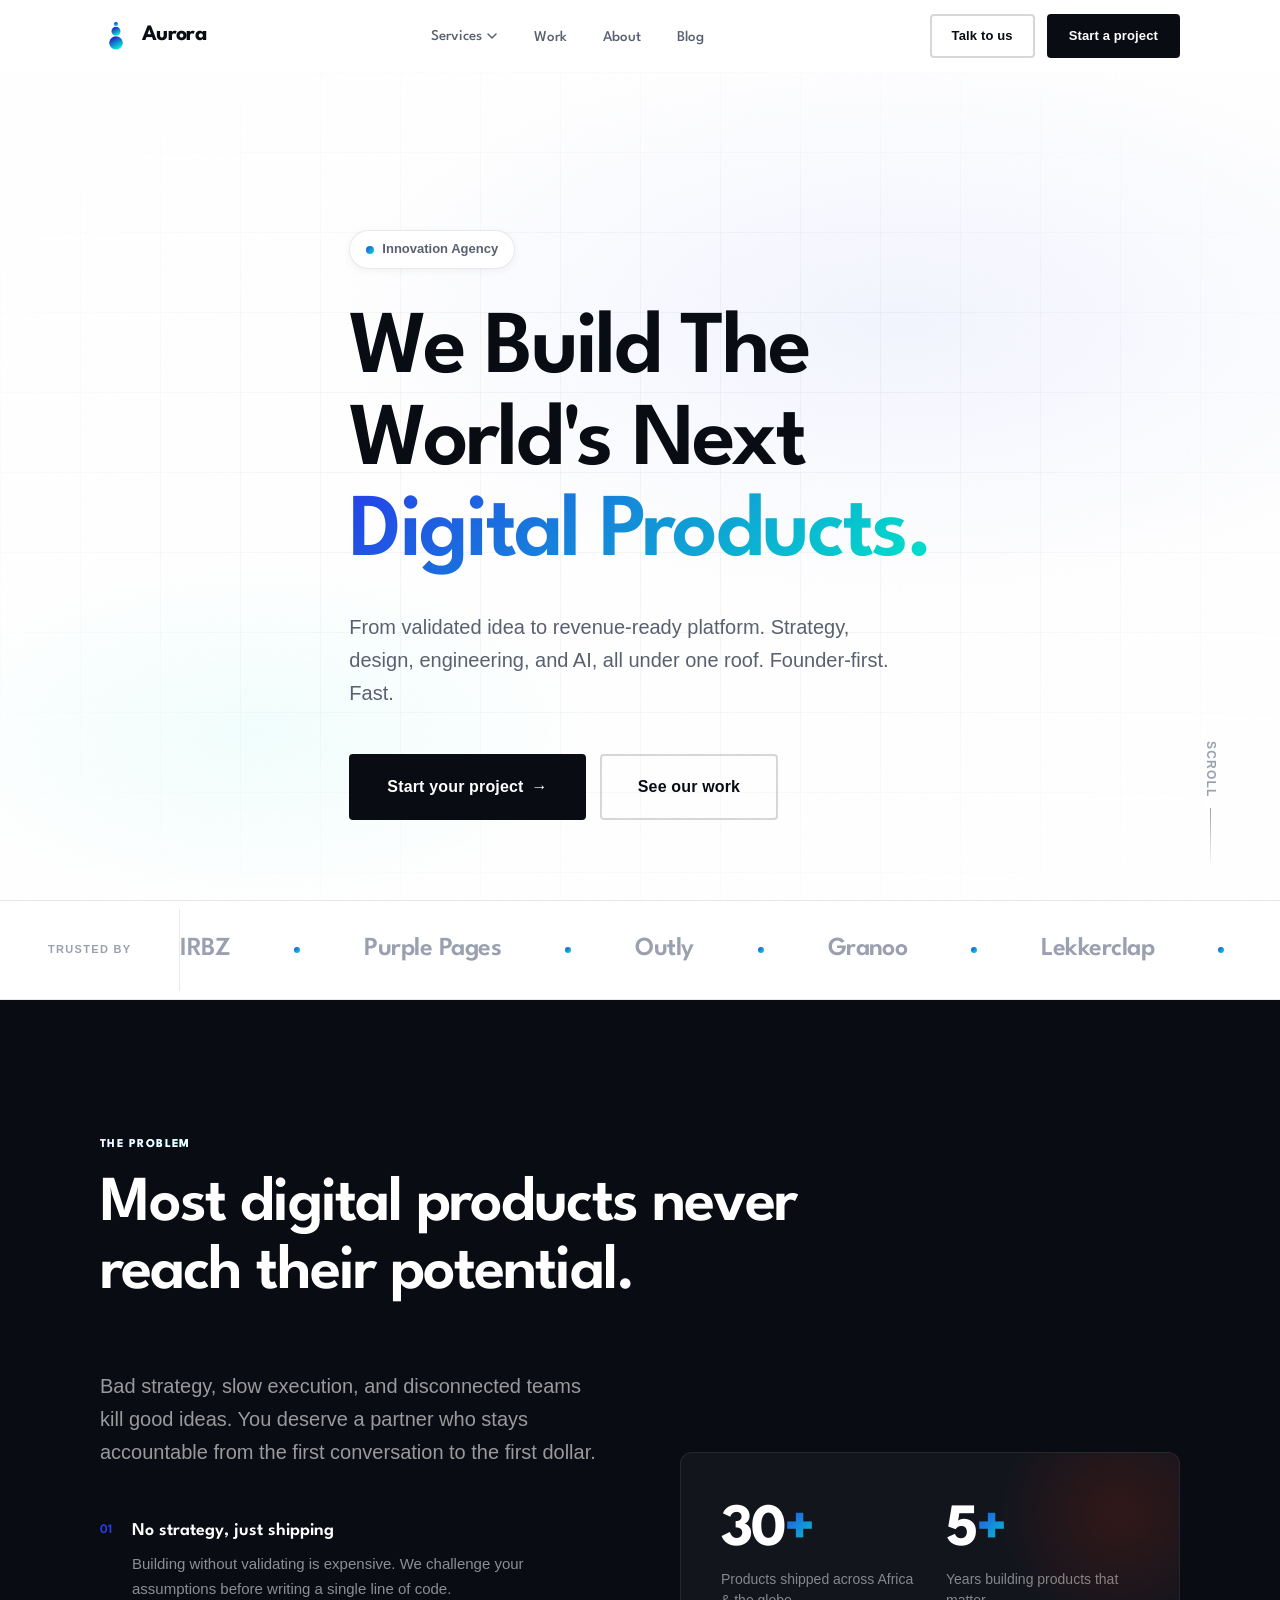
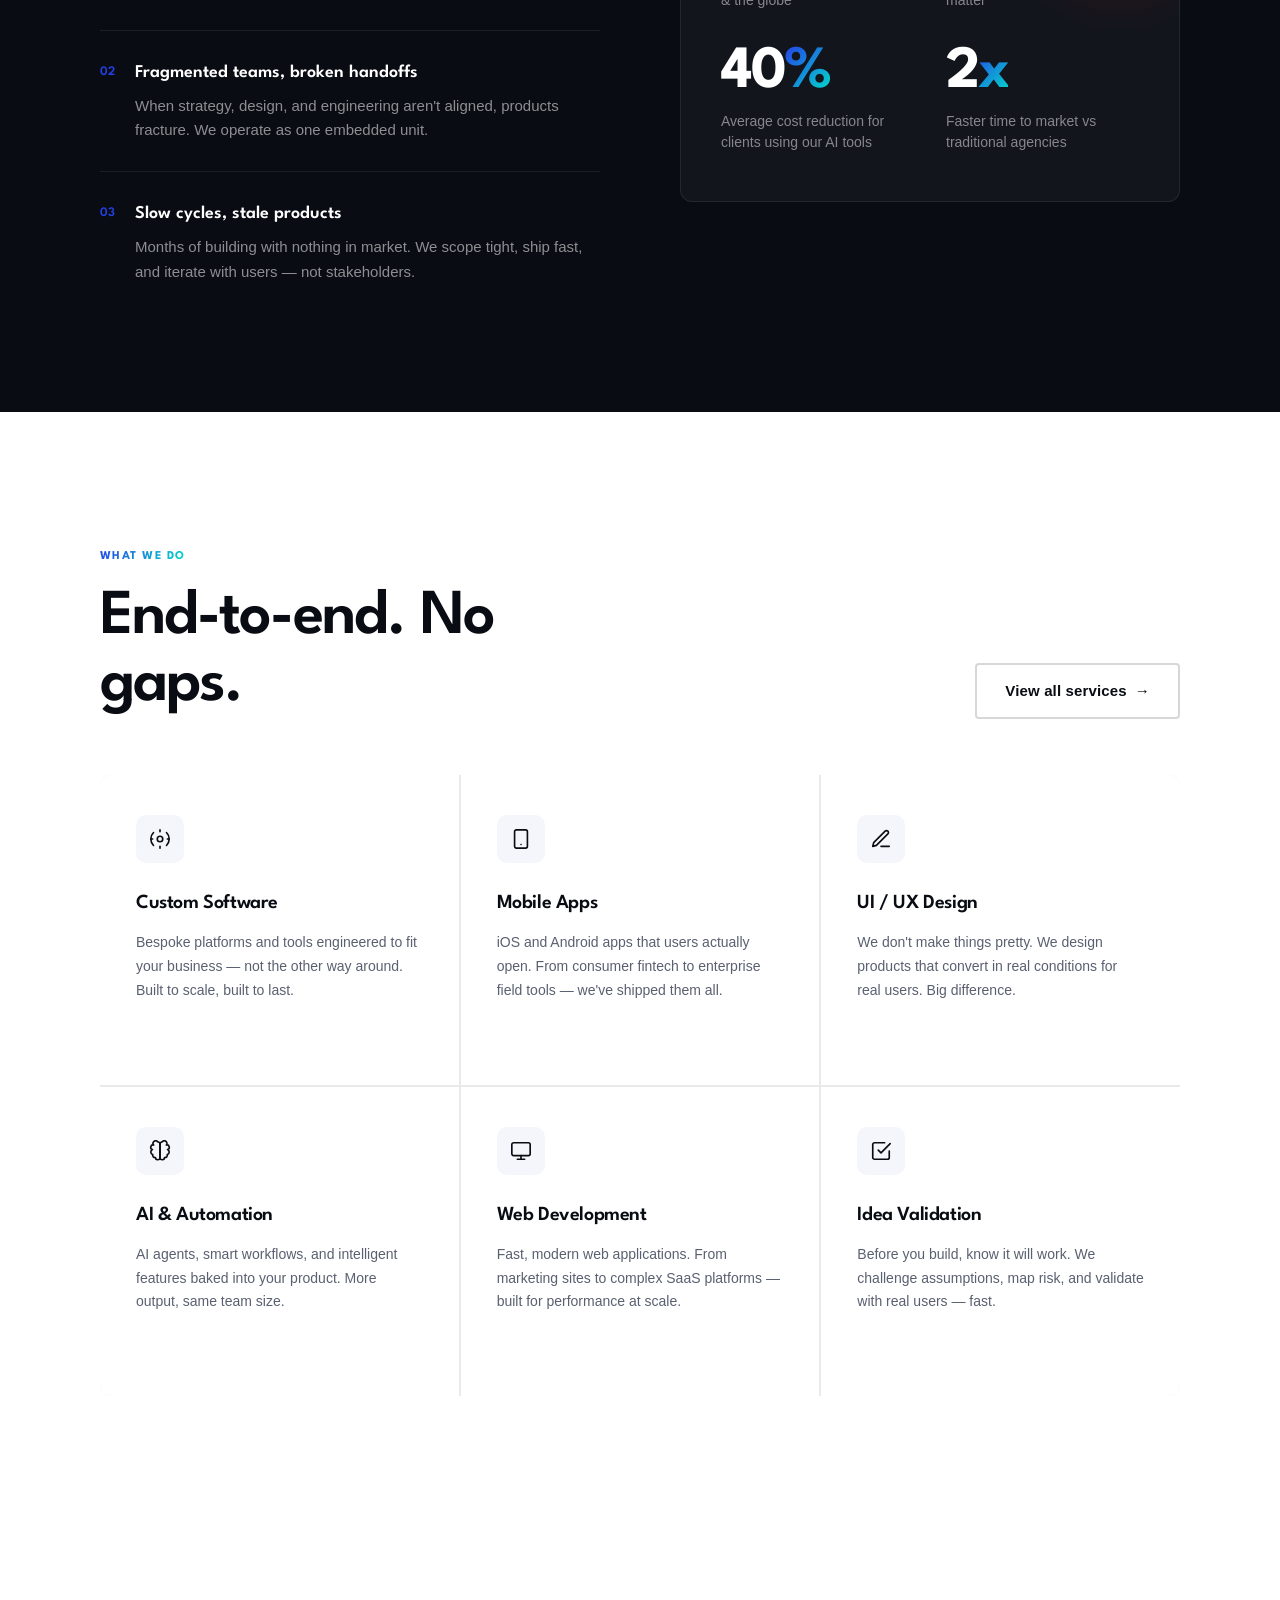
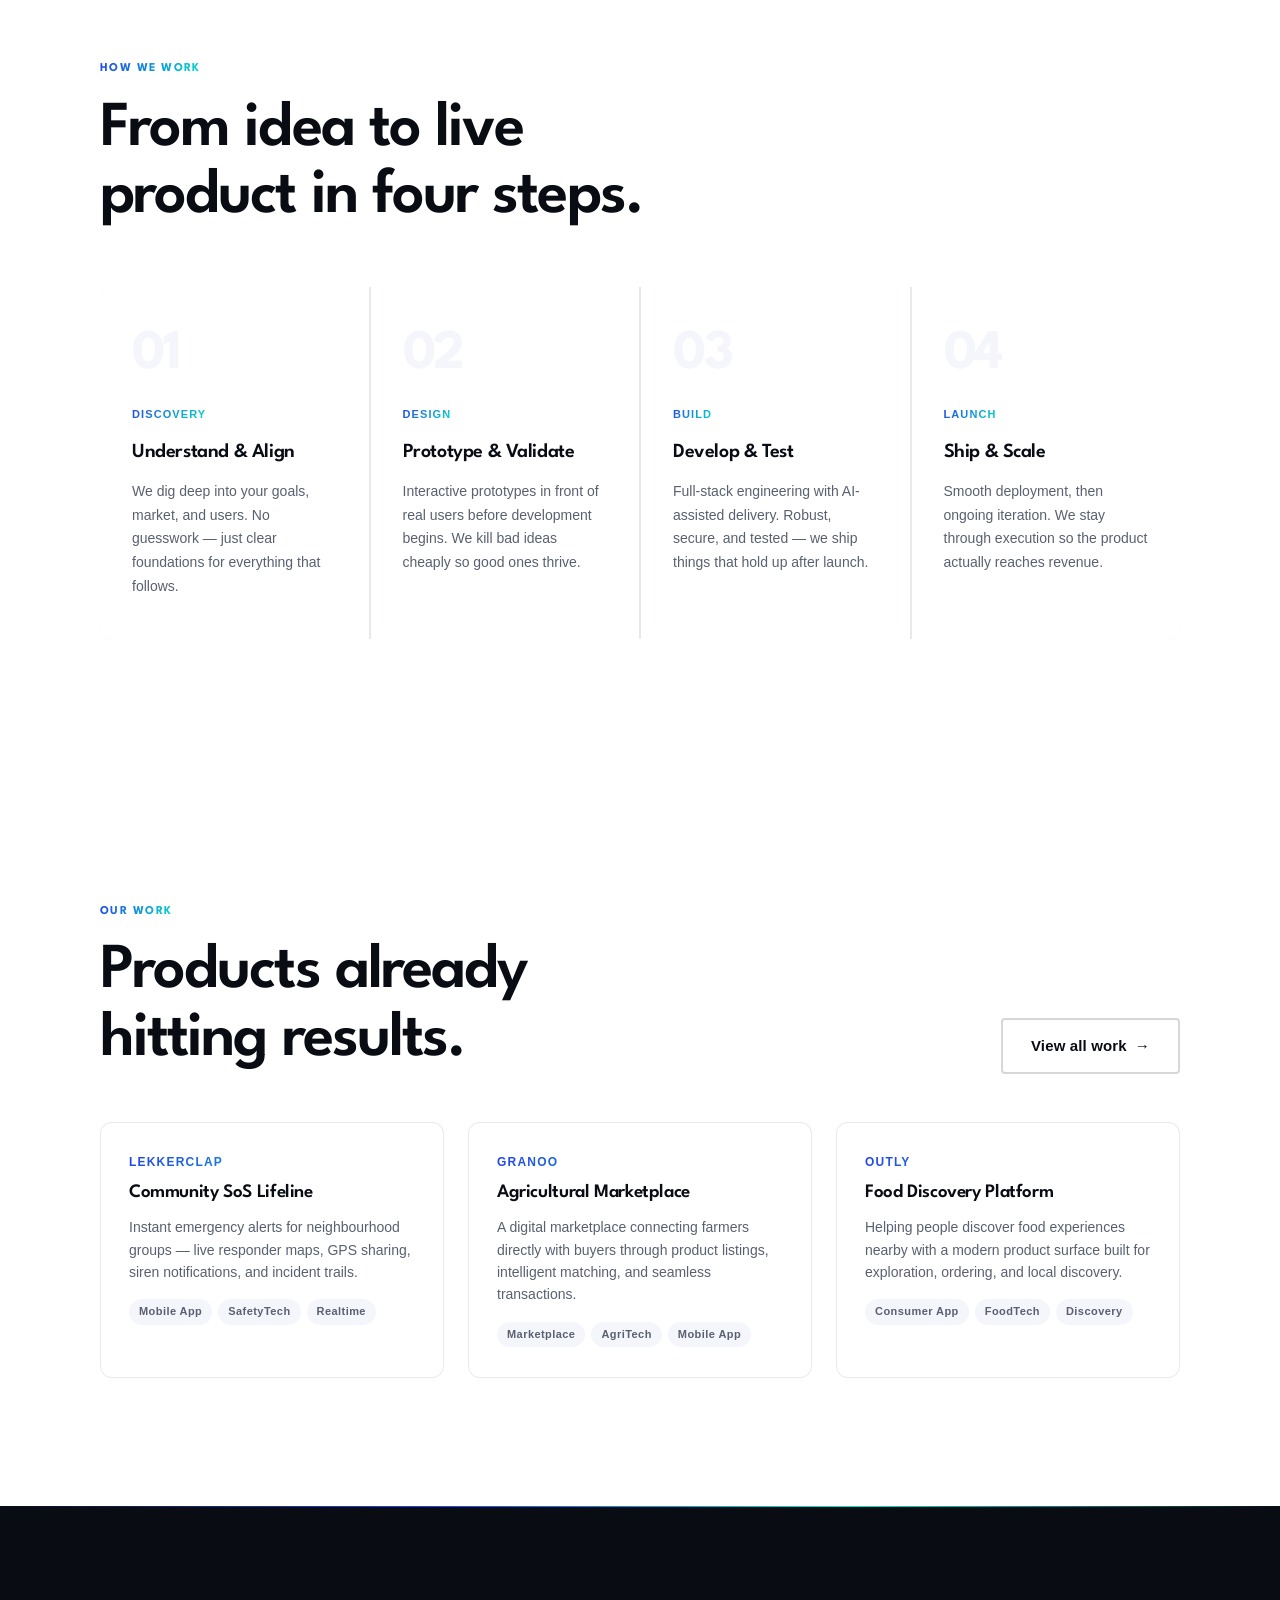
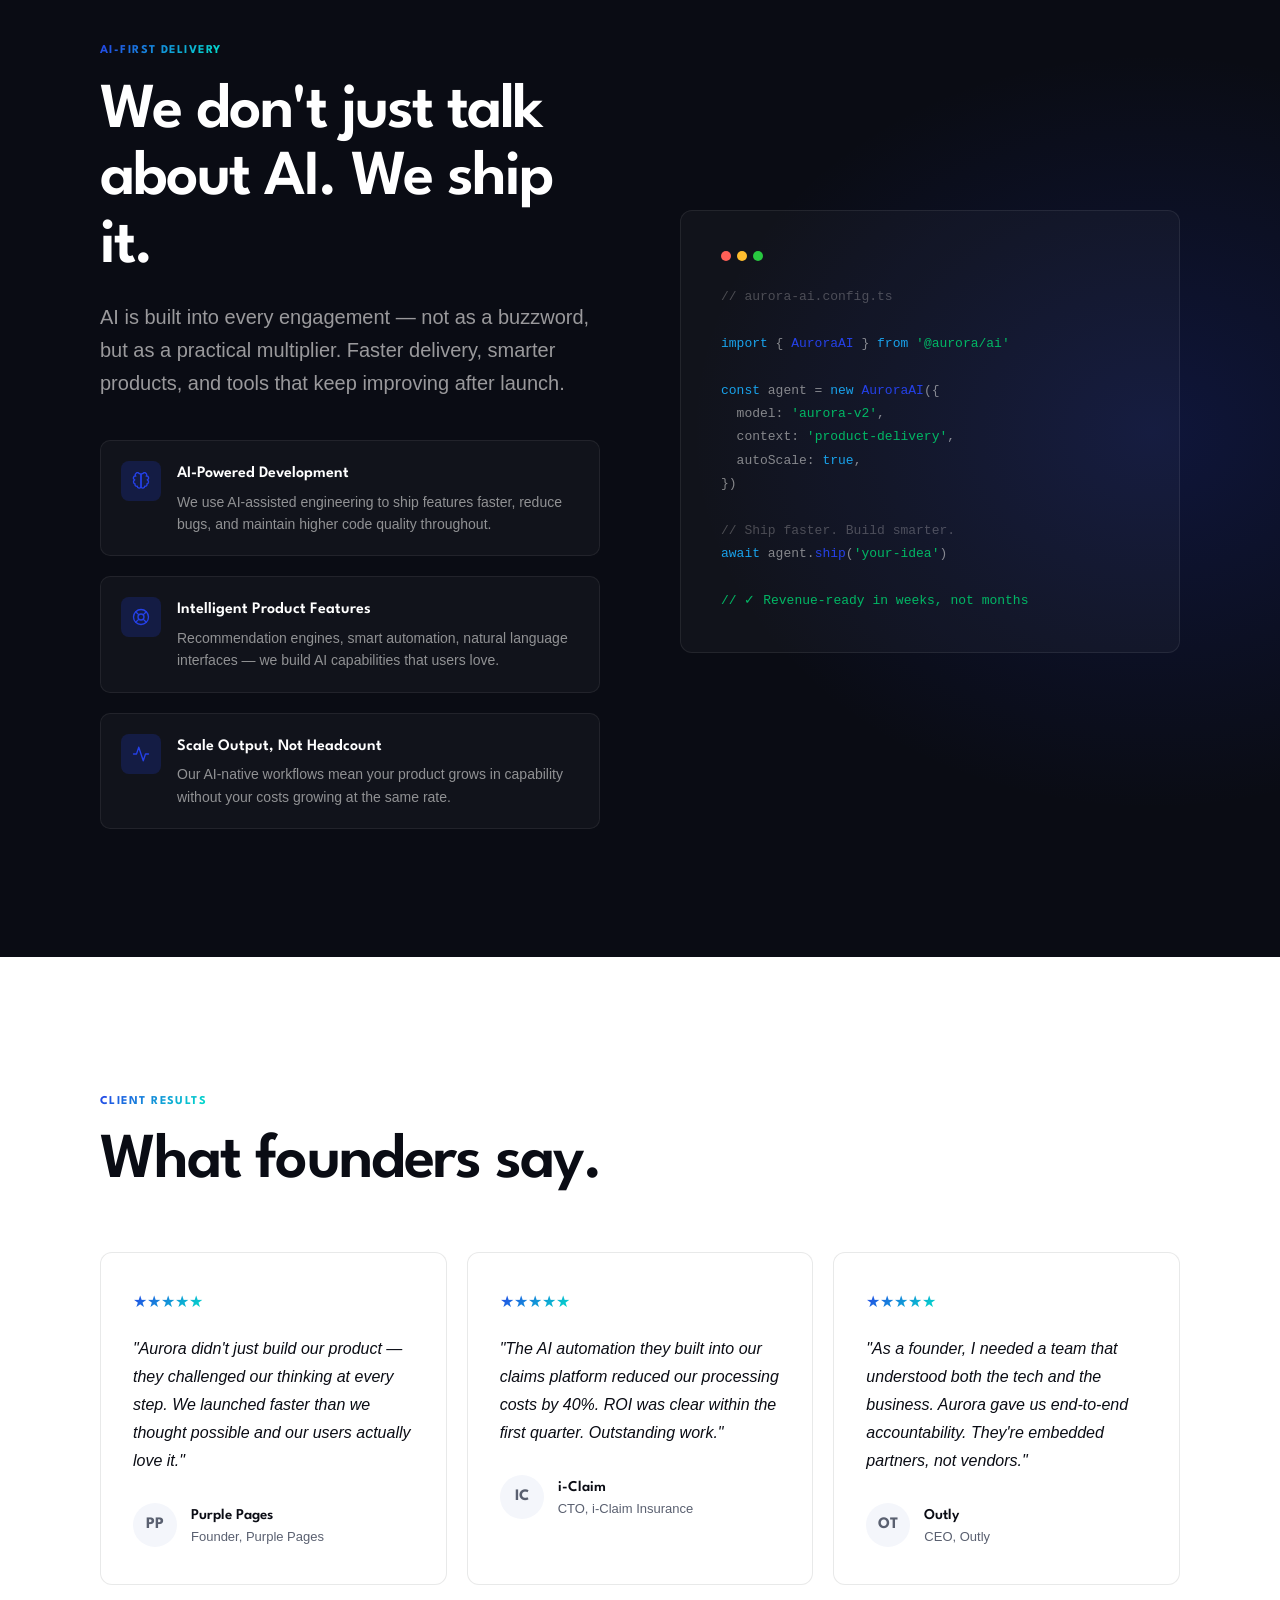
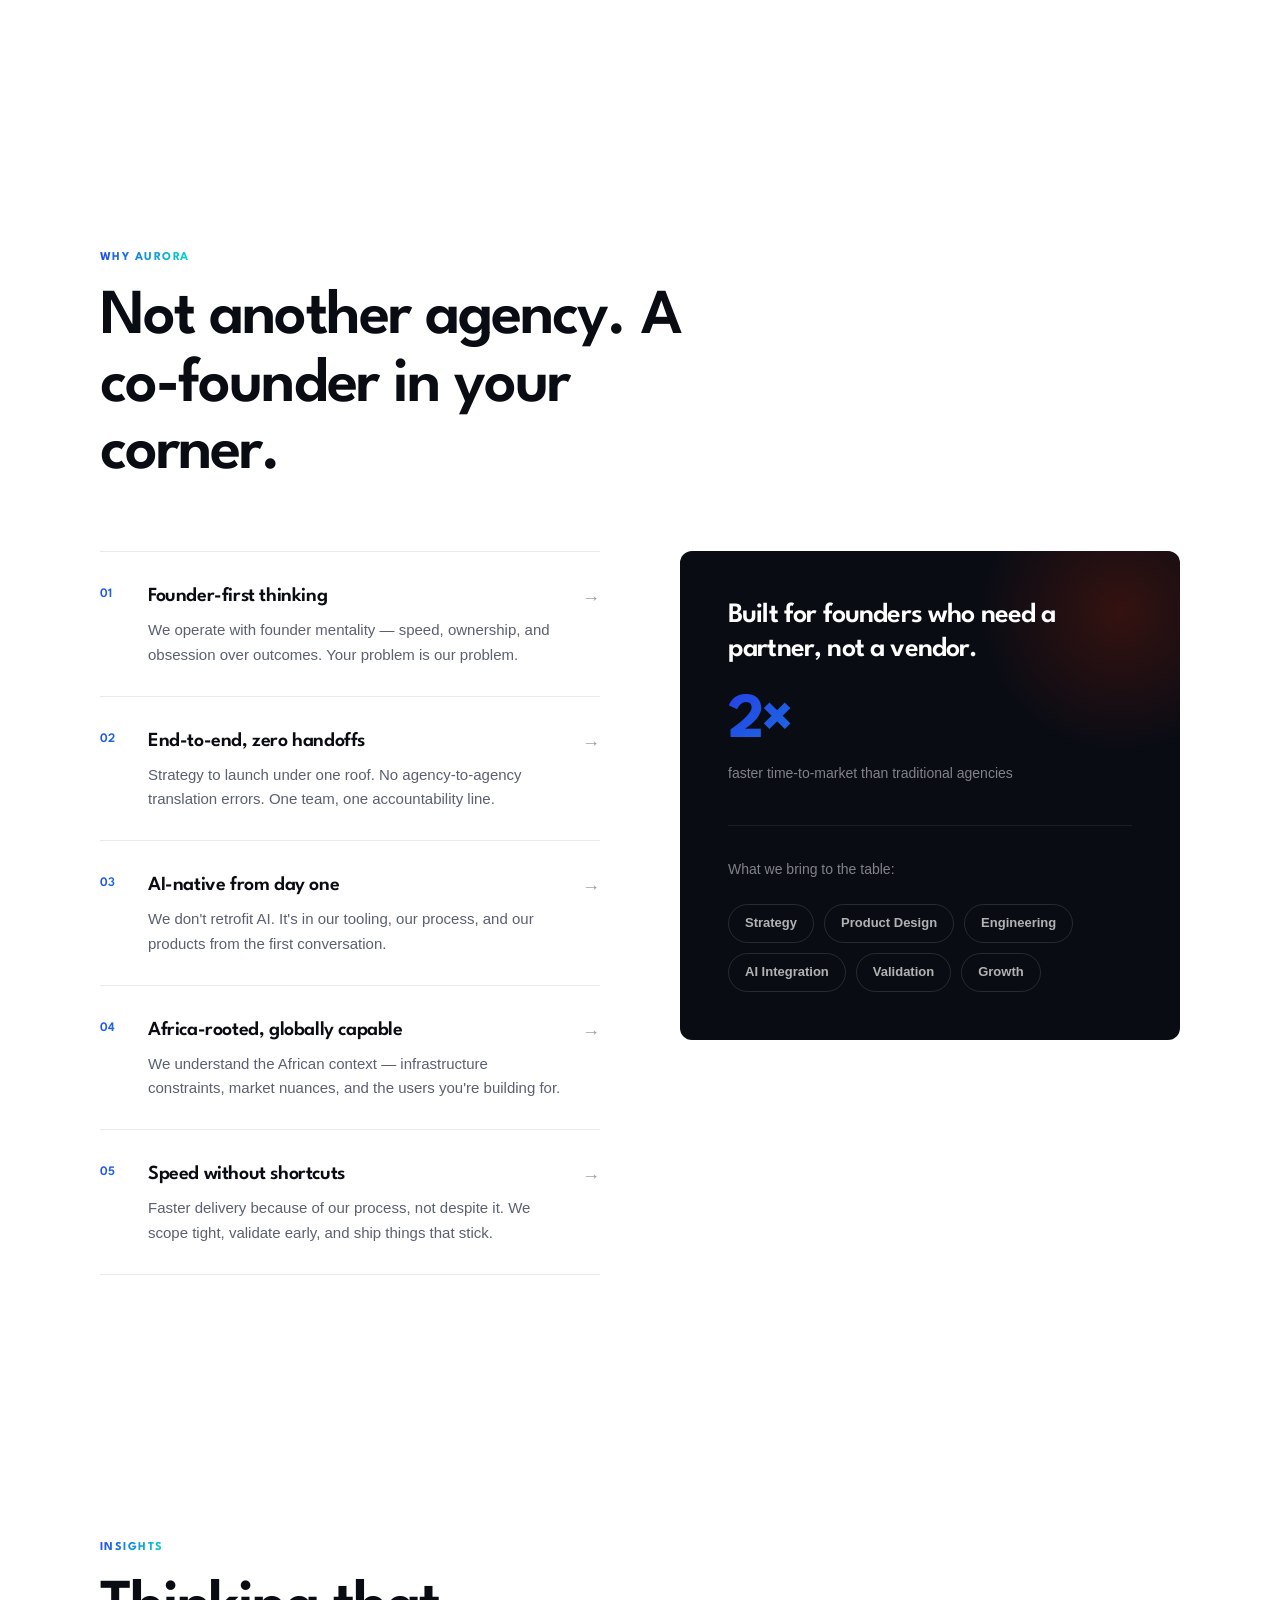
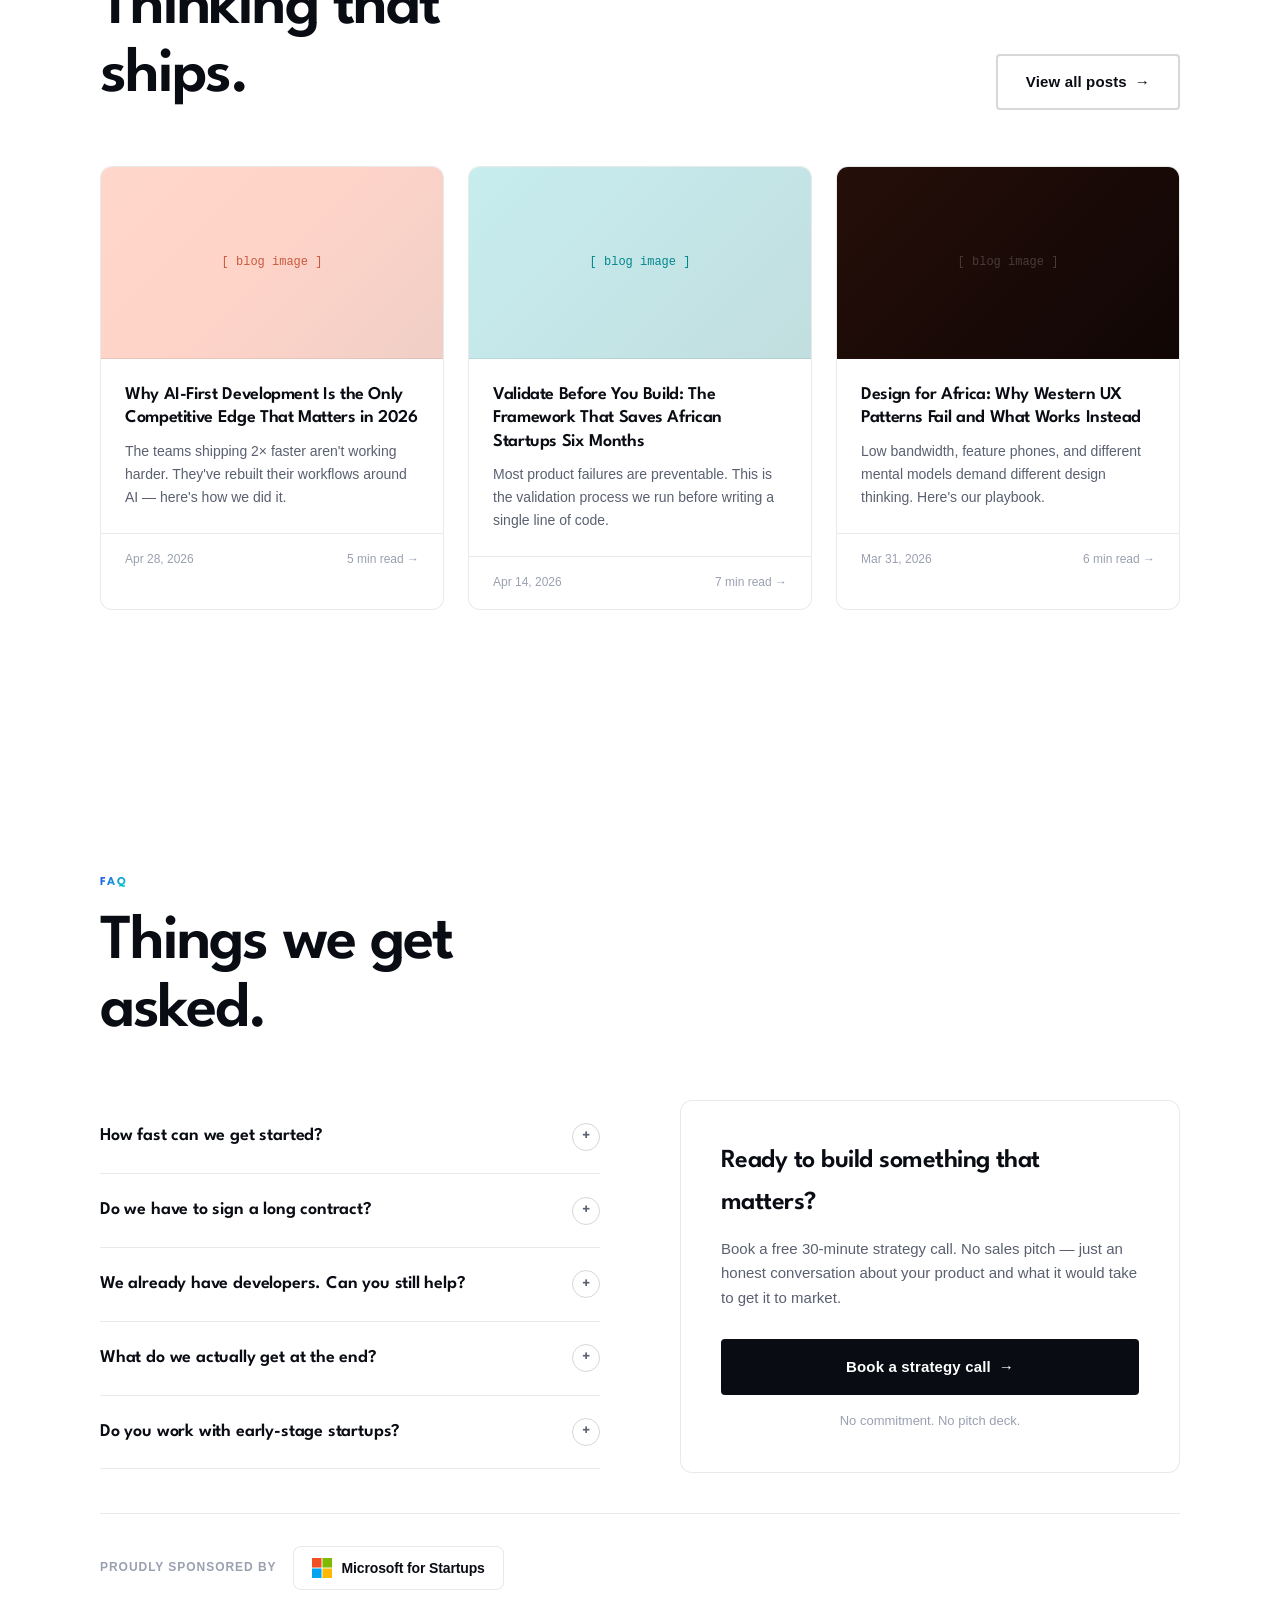
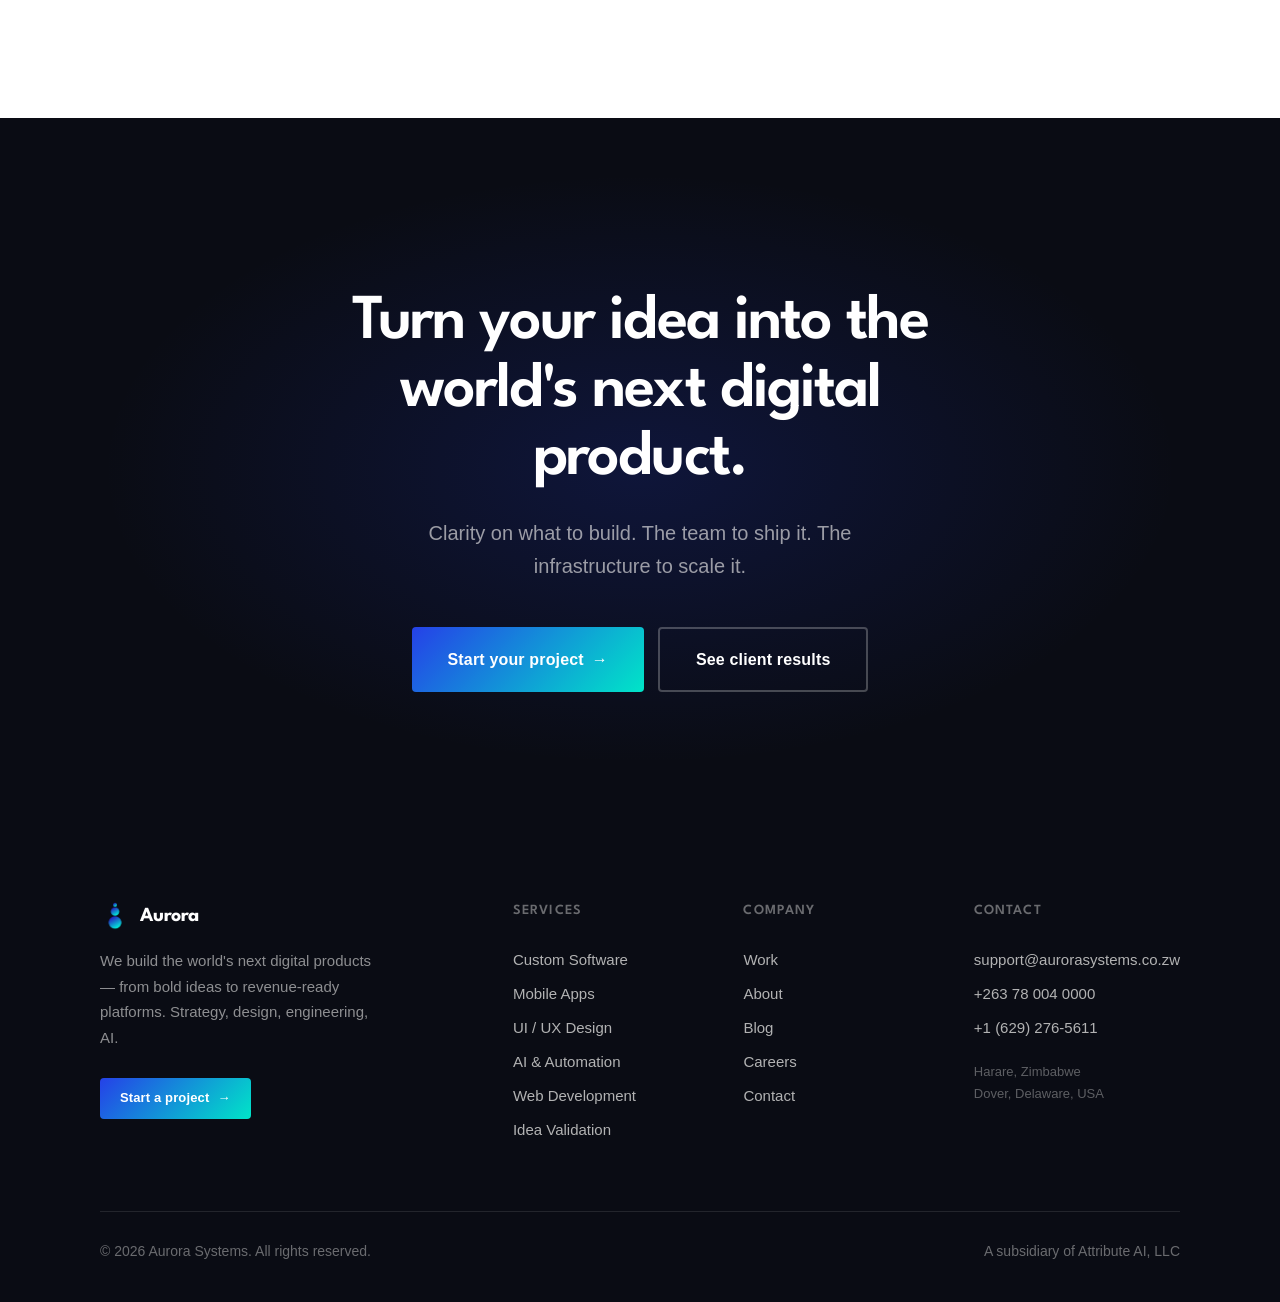
==== index.html @ fcd713c2 "Add main stylesheet and upload project images - Created a new main CSS file with comprehensive style" ====
<!DOCTYPE html>
<html lang="en" class="page-home">
<head>
  <meta charset="UTF-8" />
  <meta name="viewport" content="width=device-width, initial-scale=1.0" />
  <title>Aurora Systems — We Build The World's Next Digital Products</title>
  <meta name="description" content="Aurora Systems is an innovation agency that turns bold ideas into revenue-ready digital products. Strategy, design, engineering, and AI — end to end." />
  <link rel="stylesheet" href="styles/main.css" />
  <style>
    /* ── HERO ───────────────────────────────────────── */
    .hero {
      min-height: 100svh;
      display: flex;
      flex-direction: column;
      justify-content: flex-end;
      padding-bottom: 80px;
      padding-top: calc(var(--nav-h) + 40px);
      position: relative;
      overflow: hidden;
    }
    .hero-bg {
      position: absolute;
      inset: 0;
      background:
        radial-gradient(ellipse 80% 60% at 70% 30%, rgba(37,65,232,0.06) 0%, transparent 60%),
        radial-gradient(ellipse 50% 40% at 20% 80%, rgba(0,229,200,0.06) 0%, transparent 55%);
      pointer-events: none;
    }
    .hero-noise {
      position: absolute;
      inset: 0;
      background-image: url("data:image/svg+xml,%3Csvg viewBox='0 0 256 256' xmlns='http://www.w3.org/2000/svg'%3E%3Cfilter id='noise'%3E%3CfeTurbulence type='fractalNoise' baseFrequency='0.9' numOctaves='4' stitchTiles='stitch'/%3E%3C/filter%3E%3Crect width='100%25' height='100%25' filter='url(%23noise)' opacity='0.03'/%3E%3C/svg%3E");
      pointer-events: none;
      opacity: 0.5;
    }
    .hero-grid-line {
      position: absolute;
      inset: 0;
      background-image: linear-gradient(var(--border) 1px, transparent 1px), linear-gradient(90deg, var(--border) 1px, transparent 1px);
      background-size: 80px 80px;
      pointer-events: none;
      opacity: 0.4;
      mask-image: radial-gradient(ellipse 80% 80% at 50% 50%, black 30%, transparent 80%);
      -webkit-mask-image: radial-gradient(ellipse 80% 80% at 50% 50%, black 30%, transparent 80%);
    }
    .hero-inner { position: relative; z-index: 1; }
    .hero-badge {
      display: inline-flex;
      align-items: center;
      gap: 8px;
      background: var(--white);
      border: 1px solid var(--border);
      border-radius: 100px;
      padding: 8px 16px;
      font-size: 13px;
      font-weight: 600;
      color: var(--fg-muted);
      margin-bottom: 36px;
      box-shadow: 0 2px 8px rgba(0,0,0,0.05);
    }
    .hero-badge-dot {
      width: 8px; height: 8px;
      border-radius: 50%;
      background: linear-gradient(135deg, #2541e8, #00e5c8);
      animation: pulse-dot 2s ease-in-out infinite;
    }
    @keyframes pulse-dot {
      0%, 100% { opacity: 1; transform: scale(1); }
      50% { opacity: 0.5; transform: scale(0.8); }
    }
    .hero h1 { margin-bottom: 32px; max-width: 900px; }
    .hero h1 em {
      font-style: normal;
      background: linear-gradient(135deg, #2541e8, #00e5c8);
      -webkit-background-clip: text;
      -webkit-text-fill-color: transparent;
      background-clip: text;
      position: relative;
      display: inline-block;
    }
    .hero-sub {
      max-width: 560px;
      font-size: clamp(17px, 1.8vw, 20px);
      line-height: 1.65;
      color: var(--fg-muted);
      margin-bottom: 44px;
    }
    .hero-actions { display: flex; gap: 14px; flex-wrap: wrap; }
    .hero-scroll-indicator {
      position: absolute;
      bottom: 32px;
      right: clamp(20px, 5vw, 60px);
      font-size: 12px;
      font-weight: 600;
      letter-spacing: 0.1em;
      text-transform: uppercase;
      color: var(--fg-light);
      display: flex;
      align-items: center;
      gap: 10px;
      writing-mode: vertical-rl;
    }
    .hero-scroll-indicator::after {
      content: '';
      display: block;
      width: 1px;
      height: 60px;
      background: linear-gradient(to bottom, var(--fg-light), transparent);
    }

    /* ── CLIENTS MARQUEE ────────────────────────────── */
    .clients-section {
      padding: 0;
      border-top: 1px solid var(--border);
      border-bottom: 1px solid var(--border);
      background: var(--white);
    }
    .clients-inner {
      display: flex;
      align-items: center;
    }
    .clients-label {
      flex-shrink: 0;
      font-size: 11px;
      font-weight: 700;
      letter-spacing: 0.12em;
      text-transform: uppercase;
      color: var(--fg-light);
      padding: clamp(20px,3vw,32px) clamp(20px,4vw,48px);
      border-right: 1px solid var(--border);
      white-space: nowrap;
    }
    .clients-marquee { flex: 1; padding: clamp(18px,3vw,28px) 0; overflow: hidden; }

    /* ── PROBLEM STATEMENT ──────────────────────────── */
    .problem-section { background: var(--fg); color: var(--white); }
    .problem-section .eyebrow { -webkit-text-fill-color: unset; background: linear-gradient(135deg,#2541e8,#00e5c8); -webkit-background-clip: text; background-clip: text; }
    .problem-section .display-2 { color: var(--white); }
    .problem-section .body-lg { color: rgba(250,249,247,0.6); }
    .problem-grid {
      display: grid;
      grid-template-columns: 1fr 1fr;
      gap: 80px;
      align-items: center;
      margin-top: 64px;
    }
    .problem-points { display: flex; flex-direction: column; gap: 28px; margin-top: 48px; }
    .problem-point {
      display: flex;
      gap: 20px;
      padding-bottom: 28px;
      border-bottom: 1px solid rgba(250,249,247,0.08);
    }
    .problem-point:last-child { border-bottom: none; padding-bottom: 0; }
    .problem-num {
      font-family: var(--font-display);
      font-size: 13px;
      font-weight: 600;
      color: var(--accent);
      flex-shrink: 0;
      padding-top: 3px;
    }
    .problem-point h3 {
      font-family: var(--font-display);
      font-size: 18px;
      font-weight: 600;
      color: var(--white);
      margin-bottom: 6px;
    }
    .problem-point p {
      font-size: 15px;
      line-height: 1.65;
      color: rgba(250,249,247,0.55);
    }
    .problem-visual {
      background: rgba(250,249,247,0.04);
      border: 1px solid rgba(250,249,247,0.08);
      border-radius: var(--radius-lg);
      padding: 48px 40px;
      position: relative;
      overflow: hidden;
    }
    .problem-visual::before {
      content: '';
      position: absolute;
      top: -60px; right: -60px;
      width: 240px; height: 240px;
      border-radius: 50%;
      background: radial-gradient(circle, oklch(58% 0.22 35 / 0.15) 0%, transparent 70%);
    }
    .stat-grid { display: grid; grid-template-columns: 1fr 1fr; gap: 32px; }
    .stat-item {}
    .stat-number {
      font-family: var(--font-display);
      font-size: clamp(40px, 5vw, 60px);
      font-weight: 700;
      letter-spacing: -0.04em;
      color: var(--white);
      line-height: 1;
    }
    .stat-number span { background: linear-gradient(135deg,#2541e8,#00e5c8); -webkit-background-clip:text; -webkit-text-fill-color:transparent; background-clip:text; }
    .stat-label {
      font-size: 14px;
      color: rgba(250,249,247,0.5);
      margin-top: 8px;
      line-height: 1.5;
    }

    /* ── SERVICES ───────────────────────────────────── */
    .services-section {}
    .services-header {
      display: flex;
      justify-content: space-between;
      align-items: flex-end;
      margin-bottom: 56px;
      gap: 32px;
      flex-wrap: wrap;
    }
    .services-grid {
      display: grid;
      grid-template-columns: repeat(3, 1fr);
      gap: 2px;
      background: var(--border);
      border-radius: var(--radius-lg);
      overflow: hidden;
    }
    .service-card {
      background: var(--white);
      padding: 40px 36px;
      position: relative;
      transition: all 0.2s ease;
      cursor: pointer;
      overflow: hidden;
    }
    .service-card::after {
      content: '';
      position: absolute;
      bottom: 0; left: 0; right: 0;
      height: 3px;
      background: linear-gradient(90deg,#2541e8,#00e5c8);
      transform: scaleX(0);
      transform-origin: left;
      transition: transform 0.25s ease;
    }
    .service-card:hover { background: var(--bg); }
    .service-card:hover::after { transform: scaleX(1); }
    .service-card-icon {
      width: 48px; height: 48px;
      border-radius: 10px;
      background: var(--bg-2);
      display: flex;
      align-items: center;
      justify-content: center;
      margin-bottom: 24px;
      font-size: 22px;
      transition: background 0.2s;
    }
    .service-card:hover .service-card-icon { background: rgba(37,65,232,0.07); }
    .service-card h3 {
      font-family: var(--font-display);
      font-size: 20px;
      font-weight: 600;
      letter-spacing: -0.02em;
      margin-bottom: 12px;
    }
    .service-card p {
      font-size: 14px;
      line-height: 1.7;
      color: var(--fg-muted);
    }
    .service-card-link {
      display: inline-flex;
      align-items: center;
      gap: 6px;
      font-size: 13px;
      font-weight: 700;
      background: linear-gradient(135deg,#2541e8,#00e5c8);
      -webkit-background-clip: text;
      -webkit-text-fill-color: transparent;
      background-clip: text;
      margin-top: 20px;
      opacity: 0;
      transform: translateX(-6px);
      transition: all 0.2s;
    }
    .service-card:hover .service-card-link { opacity: 1; transform: none; }

    /* ── PROCESS ────────────────────────────────────── */
    .process-section { background: var(--bg); }
    .process-steps {
      display: grid;
      grid-template-columns: repeat(4, 1fr);
      gap: 2px;
      background: var(--border);
      border-radius: var(--radius-lg);
      overflow: hidden;
      margin-top: 56px;
    }
    .process-step {
      background: var(--white);
      padding: 40px 32px;
      position: relative;
    }
    .process-step-num {
      font-family: var(--font-display);
      font-size: 56px;
      font-weight: 700;
      letter-spacing: -0.04em;
      color: var(--bg-2);
      line-height: 1;
      margin-bottom: 16px;
      user-select: none;
    }
    .process-step h3 {
      font-family: var(--font-display);
      font-size: 20px;
      font-weight: 600;
      letter-spacing: -0.02em;
      margin-bottom: 12px;
      color: var(--fg);
    }
    .process-step p { font-size: 14px; line-height: 1.7; color: var(--fg-muted); }
    .process-step-tag {
      display: inline-block;
      font-size: 11px;
      font-weight: 700;
      letter-spacing: 0.1em;
      text-transform: uppercase;
      background: linear-gradient(135deg,#2541e8,#00e5c8);
      -webkit-background-clip: text;
      -webkit-text-fill-color: transparent;
      background-clip: text;
      margin-bottom: 12px;
    }

    /* ── PORTFOLIO PREVIEW ──────────────────────────── */
    .portfolio-section {}
    .portfolio-header {
      display: flex;
      justify-content: space-between;
      align-items: flex-end;
      margin-bottom: 48px;
      gap: 32px;
      flex-wrap: wrap;
    }
    .portfolio-grid {
      display: grid;
      grid-template-columns: repeat(3, 1fr);
      gap: 24px;
    }
    .portfolio-card {
      border-radius: var(--radius-lg);
      overflow: hidden;
      background: var(--white);
      border: 1px solid var(--border);
      transition: all 0.25s ease;
      cursor: pointer;
      text-decoration: none;
      color: inherit;
      display: block;
    }
    .portfolio-card:hover {
      border-color: var(--border-dark);
      box-shadow: 0 12px 40px rgba(0,0,0,0.08);
      transform: translateY(-4px);
    }
    .portfolio-card-img {
      width: 100%;
      aspect-ratio: 16/10;
      background: var(--bg-2);
      display: flex;
      align-items: center;
      justify-content: center;
      font-size: 13px;
      font-family: monospace;
      color: var(--fg-light);
      letter-spacing: 0.02em;
      border-bottom: 1px solid var(--border);
      position: relative;
      overflow: hidden;
    }
    .portfolio-card-img-inner {
      width: 100%; height: 100%;
      display: flex; align-items: center; justify-content: center;
      flex-direction: column; gap: 8px;
    }
    .portfolio-card-body { padding: 24px; }
    .portfolio-card.no-image .portfolio-card-body { padding: 30px 28px; }
    .portfolio-card-client {
      font-size: 12px;
      font-weight: 700;
      letter-spacing: 0.1em;
      text-transform: uppercase;
      background: linear-gradient(135deg,#2541e8,#00e5c8);
      -webkit-background-clip: text;
      -webkit-text-fill-color: transparent;
      background-clip: text;
      margin-bottom: 6px;
    }
    .portfolio-card h3 {
      font-family: var(--font-display);
      font-size: 19px;
      font-weight: 600;
      letter-spacing: -0.02em;
      margin-bottom: 8px;
    }
    .portfolio-card p { font-size: 14px; line-height: 1.6; color: var(--fg-muted); }
    .portfolio-tags {
      display: flex;
      flex-wrap: wrap;
      gap: 6px;
      margin-top: 16px;
    }
    .portfolio-tag {
      font-size: 11px;
      font-weight: 600;
      padding: 4px 10px;
      background: var(--bg-2);
      border-radius: 100px;
      color: var(--fg-muted);
      letter-spacing: 0.04em;
    }

    /* ── AI SECTION ─────────────────────────────────── */
    .ai-section {
      background: var(--fg);
      color: var(--white);
      position: relative;
      overflow: hidden;
    }
    .ai-section::before {
      content: '';
      position: absolute;
      top: 0; left: 0; right: 0;
      height: 1px;
      background: linear-gradient(to right, transparent, #2541e8, #00e5c8, transparent);
    }
    .ai-bg {
      position: absolute;
      inset: 0;
      background: radial-gradient(ellipse 60% 60% at 90% 50%, rgba(37,65,232,0.18) 0%, transparent 60%);
      pointer-events: none;
    }
    .ai-inner { position: relative; z-index: 1; }
    .ai-grid {
      display: grid;
      grid-template-columns: 1fr 1fr;
      gap: 80px;
      align-items: center;
    }
    .ai-section .display-2 { color: var(--white); }
    .ai-section .body-lg { color: rgba(250,249,247,0.6); margin-top: 20px; }
    .ai-features { display: flex; flex-direction: column; gap: 20px; margin-top: 40px; }
    .ai-feature {
      display: flex;
      gap: 16px;
      align-items: flex-start;
      padding: 20px;
      border-radius: 10px;
      border: 1px solid rgba(250,249,247,0.07);
      background: rgba(250,249,247,0.03);
      transition: all 0.2s;
    }
    .ai-feature:hover {
      background: rgba(250,249,247,0.06);
      border-color: rgba(250,249,247,0.12);
    }
    .ai-feature-icon {
      width: 40px; height: 40px;
      border-radius: 8px;
      background: rgba(37,65,232,0.2);
      display: flex; align-items: center; justify-content: center;
      flex-shrink: 0;
    }
    .ai-feature h4 {
      font-family: var(--font-display);
      font-size: 16px;
      font-weight: 600;
      color: var(--white);
      margin-bottom: 4px;
    }
    .ai-feature p { font-size: 14px; color: rgba(250,249,247,0.55); line-height: 1.6; }
    .ai-visual {
      background: rgba(250,249,247,0.03);
      border: 1px solid rgba(250,249,247,0.08);
      border-radius: var(--radius-lg);
      padding: 40px;
      font-family: 'Courier New', monospace;
      font-size: 13px;
      line-height: 1.8;
      color: rgba(250,249,247,0.5);
      position: relative;
      overflow: hidden;
    }
    .ai-visual-header {
      display: flex;
      gap: 6px;
      margin-bottom: 24px;
    }
    .ai-visual-dot { width: 10px; height: 10px; border-radius: 50%; }
    .code-line { display: block; }
    .code-accent { color: var(--accent); }
    .code-green { color: oklch(68% 0.18 155); }
    .code-blue { color: oklch(68% 0.15 240); }
    .code-dim { color: rgba(250,249,247,0.25); }

    /* ── TESTIMONIALS ───────────────────────────────── */
    .testimonials-section { background: var(--bg); }
    .testimonials-grid {
      display: grid;
      grid-template-columns: repeat(3, 1fr);
      gap: 20px;
      margin-top: 56px;
    }
    .testimonial-card {
      background: var(--white);
      border: 1px solid var(--border);
      border-radius: var(--radius-lg);
      padding: 36px 32px;
    }
    .testimonial-stars {
      display: flex;
      gap: 3px;
      margin-bottom: 20px;
      font-size: 16px;
      background: linear-gradient(135deg,#2541e8,#00e5c8);
      -webkit-background-clip: text;
      -webkit-text-fill-color: transparent;
      background-clip: text;
      width: fit-content;
    }
    .testimonial-text {
      font-size: 16px;
      line-height: 1.75;
      color: var(--fg);
      margin-bottom: 28px;
      font-style: italic;
    }
    .testimonial-author {
      display: flex;
      align-items: center;
      gap: 14px;
    }
    .testimonial-avatar {
      width: 44px; height: 44px;
      border-radius: 50%;
      background: var(--bg-2);
      display: flex; align-items: center; justify-content: center;
      font-family: var(--font-display);
      font-size: 16px;
      font-weight: 700;
      color: var(--fg-muted);
      flex-shrink: 0;
    }
    .testimonial-name {
      font-family: var(--font-display);
      font-size: 15px;
      font-weight: 600;
    }
    .testimonial-role { font-size: 13px; color: var(--fg-muted); }

    /* ── WHY AURORA ─────────────────────────────────── */
    .why-section {}
    .why-grid {
      display: grid;
      grid-template-columns: 1fr 1fr;
      gap: 80px;
      align-items: start;
      margin-top: 64px;
    }
    .why-list { display: flex; flex-direction: column; gap: 0; }
    .why-item {
      display: flex;
      gap: 20px;
      padding: 28px 0;
      border-bottom: 1px solid var(--border);
      cursor: pointer;
      transition: all 0.2s;
    }
    .why-item:first-child { border-top: 1px solid var(--border); }
    .why-item:hover .why-item-arrow { transform: translateX(4px); }
    .why-item-num {
      font-family: var(--font-display);
      font-size: 13px;
      font-weight: 600;
      background: linear-gradient(135deg,#2541e8,#00e5c8);
      -webkit-background-clip: text;
      -webkit-text-fill-color: transparent;
      background-clip: text;
      padding-top: 4px;
      flex-shrink: 0;
      width: 28px;
    }
    .why-item-content { flex: 1; }
    .why-item h3 {
      font-family: var(--font-display);
      font-size: 20px;
      font-weight: 600;
      letter-spacing: -0.02em;
      margin-bottom: 6px;
    }
    .why-item p { font-size: 15px; color: var(--fg-muted); line-height: 1.65; }
    .why-item-arrow {
      font-size: 18px;
      color: var(--fg-light);
      transition: transform 0.2s;
      padding-top: 4px;
      flex-shrink: 0;
    }
    .why-sticky {
      position: sticky;
      top: calc(var(--nav-h) + 32px);
    }
    .why-visual {
      background: var(--fg);
      border-radius: var(--radius-lg);
      padding: 48px;
      color: var(--white);
      position: relative;
      overflow: hidden;
    }
    .why-visual::before {
      content: '';
      position: absolute;
      top: -80px; right: -80px;
      width: 280px; height: 280px;
      border-radius: 50%;
      background: radial-gradient(circle, oklch(58% 0.22 35 / 0.2) 0%, transparent 70%);
    }
    .why-visual-inner { position: relative; z-index: 1; }
    .why-visual-headline {
      font-family: var(--font-display);
      font-size: 28px;
      font-weight: 600;
      letter-spacing: -0.03em;
      color: var(--white);
      line-height: 1.2;
      margin-bottom: 24px;
    }
    .why-visual-stat {
      font-family: var(--font-display);
      font-size: 64px;
      font-weight: 700;
      letter-spacing: -0.05em;
      background: linear-gradient(135deg,#2541e8,#00e5c8);
      -webkit-background-clip: text;
      -webkit-text-fill-color: transparent;
      background-clip: text;
      line-height: 1;
      margin-bottom: 8px;
    }
    .why-visual-stat-label {
      font-size: 14px;
      color: rgba(250,249,247,0.5);
      margin-bottom: 40px;
    }
    .why-visual-divider {
      height: 1px;
      background: rgba(250,249,247,0.08);
      margin: 32px 0;
    }
    .why-pill-list { display: flex; flex-wrap: wrap; gap: 10px; margin-top: 24px; }
    .why-pill {
      font-size: 13px;
      font-weight: 600;
      padding: 8px 16px;
      border-radius: 100px;
      border: 1px solid rgba(250,249,247,0.12);
      color: rgba(250,249,247,0.7);
      transition: all 0.15s;
    }
    .why-pill:hover {
      border-color: #2541e8;
      color: var(--white);
      background: rgba(37,65,232,0.15);
    }

    /* ── CTA SECTION ────────────────────────────────── */
    .cta-section {
      background: var(--fg);
      color: var(--white);
      text-align: center;
      position: relative;
      overflow: hidden;
    }
    .cta-section::before {
      content: '';
      position: absolute;
      inset: 0;
      background: radial-gradient(ellipse 70% 70% at 50% 50%, rgba(37,65,232,0.18) 0%, transparent 60%);
      pointer-events: none;
    }
    .cta-inner { position: relative; z-index: 1; }
    .cta-section .display-2 { color: var(--white); }
    .cta-section .body-lg { color: rgba(250,249,247,0.6); margin: 24px auto 44px; max-width: 540px; }
    .cta-actions { display: flex; justify-content: center; gap: 14px; flex-wrap: wrap; }
    .cta-section .btn-outline {
      border-color: rgba(250,249,247,0.25);
      color: var(--white);
    }
    .cta-section .btn-outline:hover { border-color: var(--white); }

    /* ── BLOG SECTION ───────────────────────────────── */
    .blog-section {}
    .blog-grid {
      display: grid;
      grid-template-columns: repeat(3, 1fr);
      gap: 24px;
      margin-top: 56px;
    }
    .blog-card {
      border-radius: var(--radius-lg);
      overflow: hidden;
      background: var(--white);
      border: 1px solid var(--border);
      cursor: pointer;
      transition: all 0.22s ease;
      display: block;
      color: inherit;
    }
    .blog-card:hover {
      border-color: var(--border-dark);
      box-shadow: 0 8px 32px rgba(0,0,0,0.07);
      transform: translateY(-3px);
    }
    .blog-card-img {
      width: 100%; aspect-ratio: 16/9;
      background: var(--bg-2);
      display: flex; align-items: center; justify-content: center;
      border-bottom: 1px solid var(--border);
      font-size: 12px;
      font-family: monospace;
      color: var(--fg-light);
      background-size: cover;
      background-position: center;
    }
    .blog-card-body { padding: 24px; }
    .blog-card h3 {
      font-family: var(--font-display);
      font-size: 18px;
      font-weight: 600;
      letter-spacing: -0.02em;
      line-height: 1.3;
      margin-bottom: 10px;
    }
    .blog-card p { font-size: 14px; color: var(--fg-muted); line-height: 1.65; }
    .blog-card-footer {
      padding: 16px 24px;
      border-top: 1px solid var(--border);
      display: flex;
      justify-content: space-between;
      align-items: center;
      font-size: 12px;
      color: var(--fg-light);
    }

    /* ── FAQ ────────────────────────────────────────── */
    .faq-section { background: var(--bg); }
    .faq-grid {
      display: grid;
      grid-template-columns: 1fr 1fr;
      gap: 80px;
      align-items: start;
      margin-top: 56px;
    }
    .faq-list { display: flex; flex-direction: column; }
    .faq-item {
      border-bottom: 1px solid var(--border);
    }
    .faq-q {
      display: flex;
      justify-content: space-between;
      align-items: center;
      gap: 16px;
      padding: 22px 0;
      cursor: pointer;
      font-family: var(--font-display);
      font-size: 18px;
      font-weight: 600;
      letter-spacing: -0.01em;
      color: var(--fg);
      user-select: none;
    }
    .faq-q-icon {
      width: 28px; height: 28px;
      border-radius: 50%;
      border: 1px solid var(--border-dark);
      display: flex; align-items: center; justify-content: center;
      flex-shrink: 0;
      font-size: 16px;
      color: var(--fg-muted);
      transition: all 0.2s;
    }
    .faq-item.open .faq-q-icon {
      background: linear-gradient(135deg,#2541e8,#00e5c8);
      color: var(--white);
      border-color: transparent;
      transform: rotate(45deg);
    }
    .faq-a {
      font-size: 15px;
      line-height: 1.75;
      color: var(--fg-muted);
      max-height: 0;
      overflow: hidden;
      transition: max-height 0.35s cubic-bezier(0.22,1,0.36,1), padding 0.35s;
    }
    .faq-item.open .faq-a {
      max-height: 300px;
      padding-bottom: 22px;
    }
    .faq-cta {
      background: var(--white);
      border: 1px solid var(--border);
      border-radius: var(--radius-lg);
      padding: 40px;
      position: sticky;
      top: calc(var(--nav-h) + 32px);
    }
    .faq-cta h3 {
      font-family: var(--font-display);
      font-size: 26px;
      font-weight: 600;
      letter-spacing: -0.02em;
      margin-bottom: 12px;
    }
    .faq-cta p { font-size: 15px; color: var(--fg-muted); line-height: 1.65; margin-bottom: 28px; }

    /* ── RESPONSIVE ─────────────────────────────────── */
    @media (max-width: 1000px) {
      .problem-grid,
      .ai-grid,
      .why-grid,
      .faq-grid { grid-template-columns: 1fr; gap: 48px; }
      .why-sticky { position: static; }
      .faq-cta { position: static; }
      .services-grid,
      .testimonials-grid,
      .blog-grid { grid-template-columns: 1fr 1fr; }
    }
    @media (max-width: 700px) {
      .services-grid,
      .portfolio-grid,
      .testimonials-grid,
      .blog-grid,
      .process-steps { grid-template-columns: 1fr; }
      .stat-grid { grid-template-columns: 1fr 1fr; }
      .hero-scroll-indicator { display: none; }
      .clients-label { display: none; }
    }
  </style>
</head>
<body>

  <!-- Nav + Footer injected by component -->
  <script src="components/nav-footer.js"></script>

  <main style="padding-top: var(--nav-h);">

    <!-- ── HERO ─────────────────────────────────────── -->
    <section class="hero" style="padding-top: 0; padding-bottom: 0; min-height: calc(100svh - var(--nav-h));">
      <div class="hero-bg"></div>
      <div class="hero-noise"></div>
      <div class="hero-grid-line"></div>
      <div class="container hero-inner" style="padding-top: 80px; padding-bottom: 80px;">
        <div class="hero-badge">
          <div class="hero-badge-dot"></div>
          Innovation Agency
        </div>
        <h1 class="display-1">
          We Build The<br>World's Next<br><em>Digital Products.</em>
        </h1>
        <p class="hero-sub">
          From validated idea to revenue-ready platform. Strategy, design, engineering, and AI, all under one roof. Founder-first. Fast.
        </p>
        <div class="hero-actions">
          <a href="contact.html" class="btn btn-primary btn-lg btn-arrow">Start your project</a>
          <a href="portfolio.html" class="btn btn-outline btn-lg">See our work</a>
        </div>
      </div>
      <div class="hero-scroll-indicator">Scroll</div>
    </section>

    <!-- ── CLIENTS MARQUEE ───────────────────────────── -->
    <div class="clients-section">
      <div class="clients-inner">
        <div class="clients-label">Trusted by</div>
        <div class="clients-marquee">
          <div class="marquee-track">
            <div class="marquee-inner">
              <span class="marquee-item">IRBZ</span><span class="marquee-dot"></span>
              <span class="marquee-item">Purple Pages</span><span class="marquee-dot"></span>
              <span class="marquee-item">Outly</span><span class="marquee-dot"></span>
              <span class="marquee-item">Granoo</span><span class="marquee-dot"></span>
              <span class="marquee-item">Lekkerclap</span><span class="marquee-dot"></span>
              <span class="marquee-item">FastLinq</span><span class="marquee-dot"></span>
              <span class="marquee-item">IRBZ</span><span class="marquee-dot"></span>
              <span class="marquee-item">Purple Pages</span><span class="marquee-dot"></span>
              <span class="marquee-item">Outly</span><span class="marquee-dot"></span>
              <span class="marquee-item">Granoo</span><span class="marquee-dot"></span>
              <span class="marquee-item">Lekkerclap</span><span class="marquee-dot"></span>
              <span class="marquee-item">FastLinq</span><span class="marquee-dot"></span>
            </div>
          </div>
        </div>
      </div>
    </div>

    <!-- ── PROBLEM STATEMENT ─────────────────────────── -->
    <section class="problem-section">
      <div class="container">
        <div class="reveal">
          <div class="eyebrow">The Problem</div>
          <h2 class="display-2" style="margin-top:16px; max-width: 700px;">Most digital products never reach their potential.</h2>
        </div>
        <div class="problem-grid">
          <div>
            <p class="body-lg reveal reveal-delay-1">Bad strategy, slow execution, and disconnected teams kill good ideas. You deserve a partner who stays accountable from the first conversation to the first dollar.</p>
            <div class="problem-points">
              <div class="problem-point reveal reveal-delay-2">
                <div class="problem-num">01</div>
                <div>
                  <h3>No strategy, just shipping</h3>
                  <p>Building without validating is expensive. We challenge your assumptions before writing a single line of code.</p>
                </div>
              </div>
              <div class="problem-point reveal reveal-delay-3">
                <div class="problem-num">02</div>
                <div>
                  <h3>Fragmented teams, broken handoffs</h3>
                  <p>When strategy, design, and engineering aren't aligned, products fracture. We operate as one embedded unit.</p>
                </div>
              </div>
              <div class="problem-point reveal reveal-delay-4">
                <div class="problem-num">03</div>
                <div>
                  <h3>Slow cycles, stale products</h3>
                  <p>Months of building with nothing in market. We scope tight, ship fast, and iterate with users — not stakeholders.</p>
                </div>
              </div>
            </div>
          </div>
          <div class="reveal reveal-delay-2">
            <div class="problem-visual">
              <div class="stat-grid">
                <div class="stat-item">
                  <div class="stat-number">30<span>+</span></div>
                  <div class="stat-label">Products shipped across Africa & the globe</div>
                </div>
                <div class="stat-item">
                  <div class="stat-number">5<span>+</span></div>
                  <div class="stat-label">Years building products that matter</div>
                </div>
                <div class="stat-item">
                  <div class="stat-number">40<span>%</span></div>
                  <div class="stat-label">Average cost reduction for clients using our AI tools</div>
                </div>
                <div class="stat-item">
                  <div class="stat-number">2<span>x</span></div>
                  <div class="stat-label">Faster time to market vs traditional agencies</div>
                </div>
              </div>
            </div>
          </div>
        </div>
      </div>
    </section>

    <!-- ── SERVICES ──────────────────────────────────── -->
    <section class="services-section">
      <div class="container">
        <div class="services-header">
          <div>
            <div class="eyebrow reveal">What we do</div>
            <h2 class="display-2 reveal reveal-delay-1" style="margin-top:16px; max-width:540px;">End-to-end. No gaps.</h2>
          </div>
          <a href="services.html" class="btn btn-outline btn-arrow reveal reveal-delay-2">View all services</a>
        </div>
        <div class="services-grid reveal reveal-delay-1">
          <div class="service-card" onclick="window.location='services.html#custom-software'">
            <div class="service-card-icon"><svg width="22" height="22" viewBox="0 0 24 24" fill="none" stroke="currentColor" stroke-width="1.8" stroke-linecap="round" stroke-linejoin="round"><circle cx="12" cy="12" r="3"/><path d="M19.07 4.93a10 10 0 0 1 0 14.14"/><path d="M4.93 4.93a10 10 0 0 0 0 14.14"/><path d="M12 2v2m0 16v2M2 12h2m16 0h2"/></svg></div>
            <h3>Custom Software</h3>
            <p>Bespoke platforms and tools engineered to fit your business — not the other way around. Built to scale, built to last.</p>
            <div class="service-card-link">Learn more →</div>
          </div>
          <div class="service-card" onclick="window.location='services.html#mobile-apps'">
            <div class="service-card-icon"><svg width="22" height="22" viewBox="0 0 24 24" fill="none" stroke="currentColor" stroke-width="1.8" stroke-linecap="round" stroke-linejoin="round"><rect x="5" y="2" width="14" height="20" rx="2"/><line x1="12" y1="18" x2="12.01" y2="18"/></svg></div>
            <h3>Mobile Apps</h3>
            <p>iOS and Android apps that users actually open. From consumer fintech to enterprise field tools — we've shipped them all.</p>
            <div class="service-card-link">Learn more →</div>
          </div>
          <div class="service-card" onclick="window.location='services.html#ui-ux'">
            <div class="service-card-icon"><svg width="22" height="22" viewBox="0 0 24 24" fill="none" stroke="currentColor" stroke-width="1.8" stroke-linecap="round" stroke-linejoin="round"><path d="M12 20h9"/><path d="M16.5 3.5a2.121 2.121 0 0 1 3 3L7 19l-4 1 1-4L16.5 3.5z"/></svg></div>
            <h3>UI / UX Design</h3>
            <p>We don't make things pretty. We design products that convert in real conditions for real users. Big difference.</p>
            <div class="service-card-link">Learn more →</div>
          </div>
          <div class="service-card" onclick="window.location='services.html#ai-automation'">
            <div class="service-card-icon"><svg width="22" height="22" viewBox="0 0 24 24" fill="none" stroke="currentColor" stroke-width="1.8" stroke-linecap="round" stroke-linejoin="round"><path d="M9.5 2A2.5 2.5 0 0 1 12 4.5v15a2.5 2.5 0 0 1-4.96-.46 2.5 2.5 0 0 1-2.96-3.08 3 3 0 0 1-.34-5.58 2.5 2.5 0 0 1 1.32-4.84A2.5 2.5 0 0 1 9.5 2"/><path d="M14.5 2A2.5 2.5 0 0 0 12 4.5v15a2.5 2.5 0 0 0 4.96-.46 2.5 2.5 0 0 0 2.96-3.08 3 3 0 0 0 .34-5.58 2.5 2.5 0 0 0-1.32-4.84A2.5 2.5 0 0 0 14.5 2"/></svg></div>
            <h3>AI & Automation</h3>
            <p>AI agents, smart workflows, and intelligent features baked into your product. More output, same team size.</p>
            <div class="service-card-link">Learn more →</div>
          </div>
          <div class="service-card" onclick="window.location='services.html#web-dev'">
            <div class="service-card-icon"><svg width="22" height="22" viewBox="0 0 24 24" fill="none" stroke="currentColor" stroke-width="1.8" stroke-linecap="round" stroke-linejoin="round"><rect x="2" y="3" width="20" height="14" rx="2"/><line x1="8" y1="21" x2="16" y2="21"/><line x1="12" y1="17" x2="12" y2="21"/></svg></div>
            <h3>Web Development</h3>
            <p>Fast, modern web applications. From marketing sites to complex SaaS platforms — built for performance at scale.</p>
            <div class="service-card-link">Learn more →</div>
          </div>
          <div class="service-card" onclick="window.location='services.html#idea-validation'">
            <div class="service-card-icon"><svg width="22" height="22" viewBox="0 0 24 24" fill="none" stroke="currentColor" stroke-width="1.8" stroke-linecap="round" stroke-linejoin="round"><path d="M9 11l3 3L22 4"/><path d="M21 12v7a2 2 0 0 1-2 2H5a2 2 0 0 1-2-2V5a2 2 0 0 1 2-2h11"/></svg></div>
            <h3>Idea Validation</h3>
            <p>Before you build, know it will work. We challenge assumptions, map risk, and validate with real users — fast.</p>
            <div class="service-card-link">Learn more →</div>
          </div>
        </div>
      </div>
    </section>

    <!-- ── PROCESS ───────────────────────────────────── -->
    <section class="process-section">
      <div class="container">
        <div class="reveal">
          <div class="eyebrow">How we work</div>
          <h2 class="display-2" style="margin-top:16px; max-width:600px;">From idea to live product in four steps.</h2>
        </div>
        <div class="process-steps">
          <div class="process-step reveal">
            <div class="process-step-num">01</div>
            <div class="process-step-tag">Discovery</div>
            <h3>Understand & Align</h3>
            <p>We dig deep into your goals, market, and users. No guesswork — just clear foundations for everything that follows.</p>
          </div>
          <div class="process-step reveal reveal-delay-1">
            <div class="process-step-num">02</div>
            <div class="process-step-tag">Design</div>
            <h3>Prototype & Validate</h3>
            <p>Interactive prototypes in front of real users before development begins. We kill bad ideas cheaply so good ones thrive.</p>
          </div>
          <div class="process-step reveal reveal-delay-2">
            <div class="process-step-num">03</div>
            <div class="process-step-tag">Build</div>
            <h3>Develop & Test</h3>
            <p>Full-stack engineering with AI-assisted delivery. Robust, secure, and tested — we ship things that hold up after launch.</p>
          </div>
          <div class="process-step reveal reveal-delay-3">
            <div class="process-step-num">04</div>
            <div class="process-step-tag">Launch</div>
            <h3>Ship & Scale</h3>
            <p>Smooth deployment, then ongoing iteration. We stay through execution so the product actually reaches revenue.</p>
          </div>
        </div>
      </div>
    </section>

    <!-- ── PORTFOLIO PREVIEW ─────────────────────────── -->
    <section class="portfolio-section">
      <div class="container">
        <div class="portfolio-header">
          <div>
            <div class="eyebrow reveal">Our work</div>
            <h2 class="display-2 reveal reveal-delay-1" style="margin-top:16px; max-width:540px;">Products already hitting results.</h2>
          </div>
          <a href="portfolio.html" class="btn btn-outline btn-arrow reveal reveal-delay-2">View all work</a>
        </div>
        <div class="portfolio-grid">
          <a href="https://lekkerclap.com" class="portfolio-card no-image reveal" target="_blank" rel="noopener noreferrer">
            <div class="portfolio-card-body">
              <div class="portfolio-card-client">LekkerClap</div>
              <h3>Community SoS Lifeline</h3>
              <p>Instant emergency alerts for neighbourhood groups — live responder maps, GPS sharing, siren notifications, and incident trails.</p>
              <div class="portfolio-tags">
                <span class="portfolio-tag">Mobile App</span>
                <span class="portfolio-tag">SafetyTech</span>
                <span class="portfolio-tag">Realtime</span>
              </div>
            </div>
          </a>
          <a href="https://granoo.africa" class="portfolio-card no-image reveal reveal-delay-1" target="_blank" rel="noopener noreferrer">
            <div class="portfolio-card-body">
              <div class="portfolio-card-client">Granoo</div>
              <h3>Agricultural Marketplace</h3>
              <p>A digital marketplace connecting farmers directly with buyers through product listings, intelligent matching, and seamless transactions.</p>
              <div class="portfolio-tags">
                <span class="portfolio-tag">Marketplace</span>
                <span class="portfolio-tag">AgriTech</span>
                <span class="portfolio-tag">Mobile App</span>
              </div>
            </div>
          </a>
          <a href="https://outly.world" class="portfolio-card no-image reveal reveal-delay-2" target="_blank" rel="noopener noreferrer">
            <div class="portfolio-card-body">
              <div class="portfolio-card-client">Outly</div>
              <h3>Food Discovery Platform</h3>
              <p>Helping people discover food experiences nearby with a modern product surface built for exploration, ordering, and local discovery.</p>
              <div class="portfolio-tags">
                <span class="portfolio-tag">Consumer App</span>
                <span class="portfolio-tag">FoodTech</span>
                <span class="portfolio-tag">Discovery</span>
              </div>
            </div>
          </a>
        </div>
      </div>
    </section>

    <!-- ── AI SECTION ────────────────────────────────── -->
    <section class="ai-section">
      <div class="ai-bg"></div>
      <div class="container ai-inner">
        <div class="ai-grid">
          <div>
            <div class="eyebrow reveal">AI-First Delivery</div>
            <h2 class="display-2 reveal reveal-delay-1" style="margin-top:16px;">We don't just talk about AI. We ship it.</h2>
            <p class="body-lg reveal reveal-delay-2">AI is built into every engagement — not as a buzzword, but as a practical multiplier. Faster delivery, smarter products, and tools that keep improving after launch.</p>
            <div class="ai-features">
              <div class="ai-feature reveal reveal-delay-2">
                <div class="ai-feature-icon"><svg width="18" height="18" viewBox="0 0 24 24" fill="none" stroke="#2541e8" stroke-width="1.8" stroke-linecap="round" stroke-linejoin="round"><path d="M9.5 2A2.5 2.5 0 0 1 12 4.5v15a2.5 2.5 0 0 1-4.96-.46 2.5 2.5 0 0 1-2.96-3.08 3 3 0 0 1-.34-5.58 2.5 2.5 0 0 1 1.32-4.84A2.5 2.5 0 0 1 9.5 2"/><path d="M14.5 2A2.5 2.5 0 0 0 12 4.5v15a2.5 2.5 0 0 0 4.96-.46 2.5 2.5 0 0 0 2.96-3.08 3 3 0 0 0 .34-5.58 2.5 2.5 0 0 0-1.32-4.84A2.5 2.5 0 0 0 14.5 2"/></svg></div>
                <div>
                  <h4>AI-Powered Development</h4>
                  <p>We use AI-assisted engineering to ship features faster, reduce bugs, and maintain higher code quality throughout.</p>
                </div>
              </div>
              <div class="ai-feature reveal reveal-delay-3">
                <div class="ai-feature-icon"><svg width="18" height="18" viewBox="0 0 24 24" fill="none" stroke="#2541e8" stroke-width="1.8" stroke-linecap="round" stroke-linejoin="round"><circle cx="12" cy="12" r="10"/><circle cx="12" cy="12" r="4"/><line x1="4.93" y1="4.93" x2="9.17" y2="9.17"/><line x1="14.83" y1="14.83" x2="19.07" y2="19.07"/><line x1="14.83" y1="9.17" x2="19.07" y2="4.93"/><line x1="4.93" y1="19.07" x2="9.17" y2="14.83"/></svg></div>
                <div>
                  <h4>Intelligent Product Features</h4>
                  <p>Recommendation engines, smart automation, natural language interfaces — we build AI capabilities that users love.</p>
                </div>
              </div>
              <div class="ai-feature reveal reveal-delay-4">
                <div class="ai-feature-icon"><svg width="18" height="18" viewBox="0 0 24 24" fill="none" stroke="#2541e8" stroke-width="1.8" stroke-linecap="round" stroke-linejoin="round"><polyline points="22 12 18 12 15 21 9 3 6 12 2 12"/></svg></div>
                <div>
                  <h4>Scale Output, Not Headcount</h4>
                  <p>Our AI-native workflows mean your product grows in capability without your costs growing at the same rate.</p>
                </div>
              </div>
            </div>
          </div>
          <div class="reveal reveal-delay-2">
            <div class="ai-visual">
              <div class="ai-visual-header">
                <div class="ai-visual-dot" style="background:#ff5f57;"></div>
                <div class="ai-visual-dot" style="background:#ffbd2e;"></div>
                <div class="ai-visual-dot" style="background:#28c840;"></div>
              </div>
              <code>
                <span class="code-line code-dim">// aurora-ai.config.ts</span>
                <span class="code-line">&nbsp;</span>
                <span class="code-line"><span class="code-blue">import</span> { <span class="code-accent">AuroraAI</span> } <span class="code-blue">from</span> <span class="code-green">'@aurora/ai'</span></span>
                <span class="code-line">&nbsp;</span>
                <span class="code-line"><span class="code-blue">const</span> agent = <span class="code-blue">new</span> <span class="code-accent">AuroraAI</span>({</span>
                <span class="code-line">&nbsp; model: <span class="code-green">'aurora-v2'</span>,</span>
                <span class="code-line">&nbsp; context: <span class="code-green">'product-delivery'</span>,</span>
                <span class="code-line">&nbsp; autoScale: <span class="code-blue">true</span>,</span>
                <span class="code-line">})</span>
                <span class="code-line">&nbsp;</span>
                <span class="code-line"><span class="code-dim">// Ship faster. Build smarter.</span></span>
                <span class="code-line"><span class="code-blue">await</span> agent.<span class="code-accent">ship</span>(<span class="code-green">'your-idea'</span>)</span>
                <span class="code-line">&nbsp;</span>
                <span class="code-line code-green">// ✓ Revenue-ready in weeks, not months</span>
              </code>
            </div>
          </div>
        </div>
      </div>
    </section>

    <!-- ── TESTIMONIALS ──────────────────────────────── -->
    <section class="testimonials-section">
      <div class="container">
        <div class="reveal">
          <div class="eyebrow">Client results</div>
          <h2 class="display-2" style="margin-top:16px; max-width:540px;">What founders say.</h2>
        </div>
        <div class="testimonials-grid">
          <div class="testimonial-card reveal reveal-delay-1">
            <div class="testimonial-stars">★★★★★</div>
            <p class="testimonial-text">"Aurora didn't just build our product — they challenged our thinking at every step. We launched faster than we thought possible and our users actually love it."</p>
            <div class="testimonial-author">
              <div class="testimonial-avatar">PP</div>
              <div>
                <div class="testimonial-name">Purple Pages</div>
                <div class="testimonial-role">Founder, Purple Pages</div>
              </div>
            </div>
          </div>
          <div class="testimonial-card reveal reveal-delay-2">
            <div class="testimonial-stars">★★★★★</div>
            <p class="testimonial-text">"The AI automation they built into our claims platform reduced our processing costs by 40%. ROI was clear within the first quarter. Outstanding work."</p>
            <div class="testimonial-author">
              <div class="testimonial-avatar">IC</div>
              <div>
                <div class="testimonial-name">i-Claim</div>
                <div class="testimonial-role">CTO, i-Claim Insurance</div>
              </div>
            </div>
          </div>
          <div class="testimonial-card reveal reveal-delay-3">
            <div class="testimonial-stars">★★★★★</div>
            <p class="testimonial-text">"As a founder, I needed a team that understood both the tech and the business. Aurora gave us end-to-end accountability. They're embedded partners, not vendors."</p>
            <div class="testimonial-author">
              <div class="testimonial-avatar">OT</div>
              <div>
                <div class="testimonial-name">Outly</div>
                <div class="testimonial-role">CEO, Outly</div>
              </div>
            </div>
          </div>
        </div>
      </div>
    </section>

    <!-- ── WHY AURORA ────────────────────────────────── -->
    <section class="why-section">
      <div class="container">
        <div class="reveal">
          <div class="eyebrow">Why Aurora</div>
          <h2 class="display-2" style="margin-top:16px; max-width:600px;">Not another agency. A co-founder in your corner.</h2>
        </div>
        <div class="why-grid">
          <div class="why-list">
            <div class="why-item reveal">
              <div class="why-item-num">01</div>
              <div class="why-item-content">
                <h3>Founder-first thinking</h3>
                <p>We operate with founder mentality — speed, ownership, and obsession over outcomes. Your problem is our problem.</p>
              </div>
              <div class="why-item-arrow">→</div>
            </div>
            <div class="why-item reveal reveal-delay-1">
              <div class="why-item-num">02</div>
              <div class="why-item-content">
                <h3>End-to-end, zero handoffs</h3>
                <p>Strategy to launch under one roof. No agency-to-agency translation errors. One team, one accountability line.</p>
              </div>
              <div class="why-item-arrow">→</div>
            </div>
            <div class="why-item reveal reveal-delay-2">
              <div class="why-item-num">03</div>
              <div class="why-item-content">
                <h3>AI-native from day one</h3>
                <p>We don't retrofit AI. It's in our tooling, our process, and our products from the first conversation.</p>
              </div>
              <div class="why-item-arrow">→</div>
            </div>
            <div class="why-item reveal reveal-delay-3">
              <div class="why-item-num">04</div>
              <div class="why-item-content">
                <h3>Africa-rooted, globally capable</h3>
                <p>We understand the African context — infrastructure constraints, market nuances, and the users you're building for.</p>
              </div>
              <div class="why-item-arrow">→</div>
            </div>
            <div class="why-item reveal reveal-delay-4">
              <div class="why-item-num">05</div>
              <div class="why-item-content">
                <h3>Speed without shortcuts</h3>
                <p>Faster delivery because of our process, not despite it. We scope tight, validate early, and ship things that stick.</p>
              </div>
              <div class="why-item-arrow">→</div>
            </div>
          </div>
          <div class="why-sticky reveal reveal-delay-2">
            <div class="why-visual">
              <div class="why-visual-inner">
                <div class="why-visual-headline">Built for founders who need a partner, not a vendor.</div>
                <div class="why-visual-stat">2×</div>
                <div class="why-visual-stat-label">faster time-to-market than traditional agencies</div>
                <div class="why-visual-divider"></div>
                <div style="font-size:14px; color:rgba(250,249,247,0.5); margin-bottom:16px;">What we bring to the table:</div>
                <div class="why-pill-list">
                  <span class="why-pill">Strategy</span>
                  <span class="why-pill">Product Design</span>
                  <span class="why-pill">Engineering</span>
                  <span class="why-pill">AI Integration</span>
                  <span class="why-pill">Validation</span>
                  <span class="why-pill">Growth</span>
                </div>
              </div>
            </div>
          </div>
        </div>
      </div>
    </section>

    <!-- ── BLOG ──────────────────────────────────────── -->
    <section class="blog-section" style="background: var(--bg);">
      <div class="container">
        <div class="portfolio-header">
          <div>
            <div class="eyebrow reveal">Insights</div>
            <h2 class="display-2 reveal reveal-delay-1" style="margin-top:16px; max-width:480px;">Thinking that ships.</h2>
          </div>
          <a href="blog.html" class="btn btn-outline btn-arrow reveal reveal-delay-2">View all posts</a>
        </div>
        <div class="blog-grid" id="home-blog-grid">
          <a href="blog.html" class="blog-card reveal">
            <div class="blog-card-img" style="background: linear-gradient(135deg, oklch(92% 0.06 35), oklch(88% 0.04 35));">
              <span style="color:oklch(60% 0.15 35); font-family:monospace; font-size:12px;">[ blog image ]</span>
            </div>
            <div class="blog-card-body">
              <h3>Why AI-First Development Is the Only Competitive Edge That Matters in 2026</h3>
              <p>The teams shipping 2× faster aren't working harder. They've rebuilt their workflows around AI — here's how we did it.</p>
            </div>
            <div class="blog-card-footer">
              <span>Apr 28, 2026</span>
              <span>5 min read →</span>
            </div>
          </a>
          <a href="blog.html" class="blog-card reveal reveal-delay-1">
            <div class="blog-card-img" style="background: linear-gradient(135deg, oklch(92% 0.04 200), oklch(88% 0.03 200));">
              <span style="color:oklch(55% 0.12 200); font-family:monospace; font-size:12px;">[ blog image ]</span>
            </div>
            <div class="blog-card-body">
              <h3>Validate Before You Build: The Framework That Saves African Startups Six Months</h3>
              <p>Most product failures are preventable. This is the validation process we run before writing a single line of code.</p>
            </div>
            <div class="blog-card-footer">
              <span>Apr 14, 2026</span>
              <span>7 min read →</span>
            </div>
          </a>
          <a href="blog.html" class="blog-card reveal reveal-delay-2">
            <div class="blog-card-img" style="background: linear-gradient(135deg, oklch(20% 0.04 35), oklch(14% 0.02 35));">
              <span style="color:rgba(255,255,255,0.2); font-family:monospace; font-size:12px;">[ blog image ]</span>
            </div>
            <div class="blog-card-body">
              <h3>Design for Africa: Why Western UX Patterns Fail and What Works Instead</h3>
              <p>Low bandwidth, feature phones, and different mental models demand different design thinking. Here's our playbook.</p>
            </div>
            <div class="blog-card-footer">
              <span>Mar 31, 2026</span>
              <span>6 min read →</span>
            </div>
          </a>
        </div>
      </div>
    </section>

    <!-- ── FAQ ───────────────────────────────────────── -->
    <section class="faq-section">
      <div class="container">
        <div class="reveal">
          <div class="eyebrow">FAQ</div>
          <h2 class="display-2" style="margin-top:16px; max-width:500px;">Things we get asked.</h2>
        </div>
        <div class="faq-grid">
          <div class="faq-list">
            <div class="faq-item reveal">
              <div class="faq-q">How fast can we get started?<div class="faq-q-icon">+</div></div>
              <div class="faq-a">Most engagements kick off within a week. We don't have six-week onboarding cycles. Once we're aligned on scope, we move. Discovery workshops can start as soon as 3–5 days from first contact.</div>
            </div>
            <div class="faq-item reveal reveal-delay-1">
              <div class="faq-q">Do we have to sign a long contract?<div class="faq-q-icon">+</div></div>
              <div class="faq-a">No. We start with a scoped engagement — usually a validation sprint or strategy phase. Long-term retainers are earned through results, not locked in upfront. You stay because the value is clear.</div>
            </div>
            <div class="faq-item reveal reveal-delay-2">
              <div class="faq-q">We already have developers. Can you still help?<div class="faq-q-icon">+</div></div>
              <div class="faq-a">Absolutely. We can embed alongside your team for specific capabilities — AI integration, product strategy, design, or to accelerate delivery. We're not territorial; we're outcome-driven.</div>
            </div>
            <div class="faq-item reveal reveal-delay-3">
              <div class="faq-q">What do we actually get at the end?<div class="faq-q-icon">+</div></div>
              <div class="faq-a">A working product in your hands — with all IP, source code, documentation, and deployment infrastructure fully owned by you. No lock-in, no black boxes.</div>
            </div>
            <div class="faq-item reveal reveal-delay-4">
              <div class="faq-q">Do you work with early-stage startups?<div class="faq-q-icon">+</div></div>
              <div class="faq-a">Yes — founders are our favourite clients. We've helped teams go from napkin sketch to funded product. If you have a problem worth solving and the commitment to see it through, we want to talk.</div>
            </div>
          </div>
          <div>
            <div class="faq-cta reveal reveal-delay-1">
              <h3>Ready to build something that matters?</h3>
              <p>Book a free 30-minute strategy call. No sales pitch — just an honest conversation about your product and what it would take to get it to market.</p>
              <a href="contact.html" class="btn btn-primary btn-arrow" style="width:100%; justify-content:center;">Book a strategy call</a>
              <div style="margin-top:16px; text-align:center; font-size:13px; color:var(--fg-light);">No commitment. No pitch deck.</div>
            </div>
          </div>
        </div>

        <!-- Microsoft for Startups badge -->
        <div class="reveal" style="margin-top:40px; padding-top:32px; border-top:1px solid var(--border); display:flex; align-items:center; gap:16px; flex-wrap:wrap;">
          <span style="font-size:12px; font-weight:700; letter-spacing:0.08em; text-transform:uppercase; color:var(--fg-light);">Proudly sponsored by</span>
          <div style="display:flex; align-items:center; gap:10px; background:var(--white); border:1px solid var(--border); border-radius:8px; padding:10px 18px;">
            <svg width="20" height="20" viewBox="0 0 21 21" fill="none" xmlns="http://www.w3.org/2000/svg"><rect width="10" height="10" fill="#F25022"/><rect x="11" width="10" height="10" fill="#7FBA00"/><rect y="11" width="10" height="10" fill="#00A4EF"/><rect x="11" y="11" width="10" height="10" fill="#FFB900"/></svg>
            <span style="font-size:14px; font-weight:700; color:var(--fg); letter-spacing:-0.01em;">Microsoft for Startups</span>
          </div>
        </div>
      </div>
    </section>

    <!-- ── CTA ───────────────────────────────────────── -->
    <section class="cta-section">
      <div class="container cta-inner">
        <div class="eyebrow reveal" style="text-align:center;">Let's build</div>
        <h2 class="display-2 reveal reveal-delay-1" style="text-align:center; margin-top:16px; max-width:700px; margin-left:auto; margin-right:auto;">Turn your idea into the world's next digital product.</h2>
        <p class="body-lg reveal reveal-delay-2">Clarity on what to build. The team to ship it. The infrastructure to scale it.</p>
        <div class="cta-actions reveal reveal-delay-3">
          <a href="contact.html" class="btn btn-accent btn-lg btn-arrow">Start your project</a>
          <a href="portfolio.html" class="btn btn-outline btn-lg">See client results</a>
        </div>
      </div>
    </section>

  </main>

  <script>
    function escapeHtml(value = '') {
      return String(value)
        .replace(/&/g, '&amp;')
        .replace(/</g, '&lt;')
        .replace(/>/g, '&gt;')
        .replace(/"/g, '&quot;')
        .replace(/'/g, '&#039;');
    }

    function escapeAttr(value = '') {
      return escapeHtml(value).replace(/`/g, '&#096;');
    }

    function imageStyle(image, fallback) {
      if (!image || !/^https:\/\//i.test(image)) return fallback;
      return `background-image: linear-gradient(135deg, rgba(10,12,20,0.08), rgba(10,12,20,0.08)), url('${escapeAttr(image)}');`;
    }

    function renderHomePostCard(post, index) {
      const delayClass = index % 3 === 1 ? ' reveal-delay-1' : index % 3 === 2 ? ' reveal-delay-2' : '';

      return `
        <a href="${escapeAttr(post.link)}" class="blog-card reveal visible${delayClass}" target="_blank" rel="noopener noreferrer">
          <div class="blog-card-img" style="${imageStyle(post.image, 'background: linear-gradient(135deg, oklch(92% 0.06 35), oklch(88% 0.04 35));')}">
            ${post.image ? '' : '<span style="color:oklch(60% 0.15 35); font-family:monospace; font-size:12px;">[ blog image ]</span>'}
          </div>
          <div class="blog-card-body">
            <h3>${escapeHtml(post.title)}</h3>
            <p>${escapeHtml(post.excerpt)}</p>
          </div>
          <div class="blog-card-footer">
            <span>${escapeHtml(post.date)}</span>
            <span>${escapeHtml(post.readTime)} →</span>
          </div>
        </a>
      `;
    }

    async function loadHomeSubstackPosts() {
      try {
        const response = await fetch('/api/substack');
        if (!response.ok) return;

        const { posts } = await response.json();
        if (!Array.isArray(posts) || posts.length === 0) return;

        document.getElementById('home-blog-grid').innerHTML = posts.slice(0, 3).map(renderHomePostCard).join('');
      } catch (error) {
        console.warn('Using fallback home posts:', error);
      }
    }

    loadHomeSubstackPosts();

    // FAQ accordion
    document.querySelectorAll('.faq-q').forEach(q => {
      q.addEventListener('click', () => {
        const item = q.closest('.faq-item');
        const isOpen = item.classList.contains('open');
        document.querySelectorAll('.faq-item.open').forEach(el => el.classList.remove('open'));
        if (!isOpen) item.classList.add('open');
      });
    });
  </script>

</body>
</html>
---- styles/main.css ----
/* Aurora Systems — Main Stylesheet */
@import url('https://fonts.googleapis.com/css2?family=League+Spartan:wght@400;500;600;700;800&display=swap');
@import url('https://api.fontshare.com/v2/css?f[]=satoshi@400,500,700&display=swap');

:root {
  --bg: #ffffff;
  --bg-2: #f4f6fb;
  --bg-dark: #0a0c14;
  --fg: #0a0c14;
  --fg-muted: #5a6070;
  --fg-light: #9aa0b0;
  --accent: #2541e8;
  --accent-end: #00e5c8;
  --accent-hover: #1a32d4;
  /* gradient stops from logo */
  --grad-start: #2541e8;
  --grad-end: #00e5c8;
  --accent-gradient: linear-gradient(135deg, #2541e8, #00e5c8);
  --white: #ffffff;
  --border: rgba(10,12,20,0.09);
  --border-dark: rgba(10,12,20,0.16);
  --radius: 4px;
  --radius-lg: 12px;
  --nav-h: 72px;
  --font-display: 'League Spartan', sans-serif;
  --font-header: 'League Spartan', sans-serif;
  --font-body: 'Satoshi', sans-serif;
  --max-w: 1200px;
  --section-pad: clamp(80px, 10vw, 140px);
}

*, *::before, *::after { box-sizing: border-box; margin: 0; padding: 0; }

html { scroll-behavior: smooth; }

body {
  font-family: var(--font-body);
  background: var(--bg);
  color: var(--fg);
  font-size: 17px;
  line-height: 1.6;
  -webkit-font-smoothing: antialiased;
  overflow-x: hidden;
}

a { color: inherit; text-decoration: none; }

img { display: block; max-width: 100%; }

/* ── TYPOGRAPHY ─────────────────────────────────────── */
.display-1 {
  font-family: var(--font-header);
  font-size: clamp(52px, 7vw, 96px);
  font-weight: 600;
  line-height: 1.02;
  letter-spacing: -0.03em;
}
.display-2 {
  font-family: var(--font-header);
  font-size: clamp(38px, 5vw, 68px);
  font-weight: 600;
  line-height: 1.06;
  letter-spacing: -0.03em;
}
.display-3 {
  font-family: var(--font-header);
  font-size: clamp(28px, 3.5vw, 44px);
  font-weight: 600;
  line-height: 1.1;
  letter-spacing: -0.02em;
}

h1, h2, h3, h4, h5, h6 {
  font-family: var(--font-header);
}
.eyebrow {
  font-family: var(--font-header);
  font-size: 12px;
  font-weight: 700;
  letter-spacing: 0.12em;
  text-transform: uppercase;
  background: var(--accent-gradient);
  -webkit-background-clip: text;
  -webkit-text-fill-color: transparent;
  background-clip: text;
  display: inline-block;
}
.body-lg { font-size: clamp(17px, 1.8vw, 20px); line-height: 1.65; color: var(--fg-muted); }
.body-sm { font-size: 15px; line-height: 1.6; color: var(--fg-muted); }

/* ── LAYOUT ─────────────────────────────────────────── */
.container {
  max-width: var(--max-w);
  margin: 0 auto;
  padding: 0 clamp(20px, 5vw, 60px);
}

section { padding: var(--section-pad) 0; }

/* ── BUTTONS ─────────────────────────────────────────── */
.btn {
  display: inline-flex;
  align-items: center;
  gap: 8px;
  font-family: var(--font-body);
  font-size: 15px;
  font-weight: 700;
  padding: 14px 28px;
  border-radius: var(--radius);
  cursor: pointer;
  transition: all 0.18s ease;
  border: 2px solid transparent;
  white-space: nowrap;
  letter-spacing: 0.01em;
}
.btn-primary {
  background: var(--fg);
  color: var(--white);
  border-color: var(--fg);
}
.btn-primary:hover {
  background: var(--accent);
  border-color: var(--accent);
  transform: translateY(-1px);
}
.btn-outline {
  background: transparent;
  color: var(--fg);
  border-color: var(--border-dark);
}
.btn-outline:hover {
  border-color: var(--fg);
  transform: translateY(-1px);
}
.btn-accent {
  background: var(--accent-gradient);
  color: var(--white);
  border: none;
}
.btn-accent:hover {
  opacity: 0.88;
  transform: translateY(-1px);
}

/* gradient text utility */
.grad-text {
  background: var(--accent-gradient);
  -webkit-background-clip: text;
  -webkit-text-fill-color: transparent;
  background-clip: text;
}
.btn-lg { padding: 18px 36px; font-size: 16px; }
.btn-sm { padding: 10px 20px; font-size: 13px; }

/* Arrow button */
.btn-arrow::after {
  content: '→';
  transition: transform 0.18s ease;
}
.btn-arrow:hover::after { transform: translateX(4px); }

/* ── NAVIGATION ─────────────────────────────────────── */
.nav {
  position: fixed;
  top: 0;
  left: 0;
  right: 0;
  z-index: 100;
  height: var(--nav-h);
  display: flex;
  align-items: center;
  transition: background 0.3s ease, box-shadow 0.3s ease;
}
.nav.scrolled {
  background: rgba(245,242,238,0.92);
  backdrop-filter: blur(12px);
  -webkit-backdrop-filter: blur(12px);
  box-shadow: 0 1px 0 var(--border);
}
.nav-inner {
  display: flex;
  align-items: center;
  justify-content: space-between;
  width: 100%;
  max-width: var(--max-w);
  margin: 0 auto;
  padding: 0 clamp(20px, 5vw, 60px);
}
.nav-logo {
  font-family: var(--font-header);
  font-size: 22px;
  font-weight: 700;
  letter-spacing: -0.03em;
  color: var(--fg);
  display: flex;
  align-items: center;
  gap: 10px;
}
.nav-logo-mark {
  width: 32px;
  height: 32px;
  background: transparent;
  border-radius: 6px;
  display: flex;
  align-items: center;
  justify-content: center;
}
.nav-logo-mark svg { width: 18px; height: 18px; }
.nav-links {
  display: flex;
  align-items: center;
  gap: 36px;
  list-style: none;
}
.nav-links a {
  font-family: var(--font-header);
  font-size: 15px;
  font-weight: 500;
  color: var(--fg-muted);
  transition: color 0.15s;
  position: relative;
}
.nav-links a:hover { color: var(--fg); }
.nav-links a.active { color: var(--fg); }
.nav-links a.active::after {
  content: '';
  position: absolute;
  bottom: -4px;
  left: 0;
  right: 0;
  height: 2px;
  background: var(--accent);
  border-radius: 2px;
}
.nav-actions { display: flex; align-items: center; gap: 12px; }

/* Dropdown */
.nav-dropdown { position: relative; }
.nav-dropdown-toggle {
  font-size: 15px;
  font-weight: 500;
  color: var(--fg-muted);
  cursor: pointer;
  display: flex;
  align-items: center;
  gap: 4px;
  transition: color 0.15s;
  background: none;
  border: none;
  font-family: var(--font-header);
  padding: 0;
}
.nav-dropdown-toggle:hover { color: var(--fg); }
.nav-dropdown-toggle svg { transition: transform 0.2s; }
.nav-dropdown:hover .nav-dropdown-toggle svg { transform: rotate(180deg); }
.nav-dropdown-menu {
  position: absolute;
  top: calc(100% + 12px);
  left: 50%;
  transform: translateX(-50%);
  background: var(--white);
  border: 1px solid var(--border);
  border-radius: var(--radius-lg);
  padding: 8px;
  min-width: 240px;
  box-shadow: 0 8px 32px rgba(0,0,0,0.08), 0 2px 8px rgba(0,0,0,0.04);
  opacity: 0;
  pointer-events: none;
  transition: opacity 0.15s, transform 0.15s;
  transform: translateX(-50%) translateY(-4px);
}
.nav-dropdown:hover .nav-dropdown-menu {
  opacity: 1;
  pointer-events: auto;
  transform: translateX(-50%) translateY(0);
}
.nav-dropdown-item {
  font-family: var(--font-header);
  display: block;
  padding: 10px 14px;
  border-radius: 6px;
  font-size: 14px;
  font-weight: 500;
  color: var(--fg-muted);
  transition: all 0.12s;
}
.nav-dropdown-item:hover { background: var(--bg); color: var(--fg); }

/* Mobile menu */
.nav-hamburger {
  display: none;
  flex-direction: column;
  gap: 5px;
  cursor: pointer;
  background: none;
  border: none;
  padding: 4px;
}
.nav-hamburger span {
  display: block;
  width: 22px;
  height: 2px;
  background: var(--fg);
  border-radius: 2px;
  transition: all 0.2s;
}
.mobile-menu {
  display: none;
  position: fixed;
  top: var(--nav-h);
  left: 0;
  right: 0;
  bottom: 0;
  background: var(--bg);
  z-index: 99;
  padding: 32px clamp(20px, 5vw, 60px);
  flex-direction: column;
  gap: 8px;
  overflow-y: auto;
}
.mobile-menu.open { display: flex; }
.mobile-menu a {
  font-family: var(--font-display);
  font-size: clamp(28px, 6vw, 40px);
  font-weight: 600;
  letter-spacing: -0.02em;
  color: var(--fg);
  padding: 12px 0;
  border-bottom: 1px solid var(--border);
  transition: color 0.15s;
}
.mobile-menu a:hover { color: var(--accent); }

/* ── FOOTER ─────────────────────────────────────────── */
.footer {
  background: var(--fg);
  color: var(--white);
  padding: 80px 0 40px;
}
.footer-grid {
  display: grid;
  grid-template-columns: 2fr 1fr 1fr 1fr;
  gap: 48px;
}
.footer-brand p {
  font-size: 15px;
  line-height: 1.7;
  color: rgba(250,249,247,0.55);
  margin-top: 16px;
  max-width: 280px;
}
.footer-col h4 {
  font-family: var(--font-display);
  font-size: 14px;
  font-weight: 600;
  letter-spacing: 0.08em;
  text-transform: uppercase;
  color: rgba(250,249,247,0.4);
  margin-bottom: 20px;
}
.footer-col a {
  display: block;
  font-size: 15px;
  color: rgba(250,249,247,0.7);
  padding: 5px 0;
  transition: color 0.15s;
}
.footer-col a:hover { color: var(--white); }
.footer-bottom {
  margin-top: 64px;
  padding-top: 28px;
  border-top: 1px solid rgba(250,249,247,0.1);
  display: flex;
  justify-content: space-between;
  align-items: center;
  font-size: 14px;
  color: rgba(250,249,247,0.4);
  flex-wrap: wrap;
  gap: 12px;
}
.footer-logo {
  font-family: var(--font-header);
  font-size: 20px;
  font-weight: 700;
  letter-spacing: -0.03em;
  color: var(--white);
  display: flex;
  align-items: center;
  gap: 10px;
  margin-bottom: 16px;
}
.footer-logo-mark {
  width: 30px;
  height: 30px;
  background: transparent;
  border-radius: 6px;
  display: flex;
  align-items: center;
  justify-content: center;
}

/* ── MARQUEE ─────────────────────────────────────────── */
.marquee-track {
  overflow: hidden;
  white-space: nowrap;
  position: relative;
}
.marquee-inner {
  display: inline-flex;
  gap: 64px;
  align-items: center;
  animation: marquee 28s linear infinite;
}
.marquee-inner:hover { animation-play-state: paused; }
.marquee-item {
  font-family: var(--font-display);
  font-size: clamp(18px, 2.5vw, 26px);
  font-weight: 600;
  letter-spacing: -0.02em;
  color: var(--fg-light);
  flex-shrink: 0;
  transition: color 0.2s;
}
.marquee-item:hover { color: var(--fg); }
.marquee-dot {
  width: 6px;
  height: 6px;
  border-radius: 50%;
  background: var(--accent-gradient);
  flex-shrink: 0;
}
@keyframes marquee {
  from { transform: translateX(0); }
  to { transform: translateX(-50%); }
}

/* ── CARDS ─────────────────────────────────────────── */
.card {
  background: var(--white);
  border: 1px solid var(--border);
  border-radius: var(--radius-lg);
  padding: 32px;
  transition: all 0.2s ease;
}
.card:hover {
  border-color: var(--border-dark);
  box-shadow: 0 8px 32px rgba(0,0,0,0.06);
  transform: translateY(-2px);
}
.card-dark {
  background: var(--fg);
  color: var(--white);
  border-color: transparent;
}
.card-dark .body-sm,
.card-dark .body-lg { color: rgba(250,249,247,0.6); }
.card-accent {
  background: var(--accent);
  color: var(--white);
  border-color: transparent;
}

/* ── DIVIDER ─────────────────────────────────────────── */
.divider { height: 1px; background: var(--border); }

/* ── BADGE / TAG ─────────────────────────────────────── */
.badge {
  display: inline-flex;
  align-items: center;
  gap: 6px;
  font-size: 12px;
  font-weight: 600;
  letter-spacing: 0.06em;
  text-transform: uppercase;
  padding: 6px 12px;
  border-radius: 100px;
  background: var(--bg-2);
  color: var(--fg-muted);
  border: 1px solid var(--border);
}
.badge-accent {
  background: oklch(95% 0.04 35);
  color: var(--accent);
  border-color: oklch(85% 0.08 35);
}

/* ── SCROLL ANIMATION ───────────────────────────────── */
.reveal {
  opacity: 0;
  transform: translateY(28px);
  transition: opacity 0.65s cubic-bezier(0.22,1,0.36,1), transform 0.65s cubic-bezier(0.22,1,0.36,1);
}
.reveal.visible {
  opacity: 1;
  transform: none;
}
.reveal-delay-1 { transition-delay: 0.1s; }
.reveal-delay-2 { transition-delay: 0.2s; }
.reveal-delay-3 { transition-delay: 0.3s; }
.reveal-delay-4 { transition-delay: 0.4s; }
.reveal-delay-5 { transition-delay: 0.5s; }

/* ── ACTIVE NAV ─────────────────────────────────────── */
.page-home .nav-home,
.page-services .nav-services,
.page-portfolio .nav-portfolio,
.page-about .nav-about,
.page-contact .nav-contact { color: var(--fg) !important; }

/* ── RESPONSIVE ─────────────────────────────────────── */
@media (max-width: 900px) {
  .nav-links, .nav-actions .btn { display: none; }
  .nav-dropdown { display: none; }
  .nav-hamburger { display: flex; }
  .footer-grid { grid-template-columns: 1fr 1fr; }
}
@media (max-width: 600px) {
  :root { --section-pad: 64px; }
  .footer-grid { grid-template-columns: 1fr; }
  .footer-bottom { flex-direction: column; align-items: flex-start; }
}
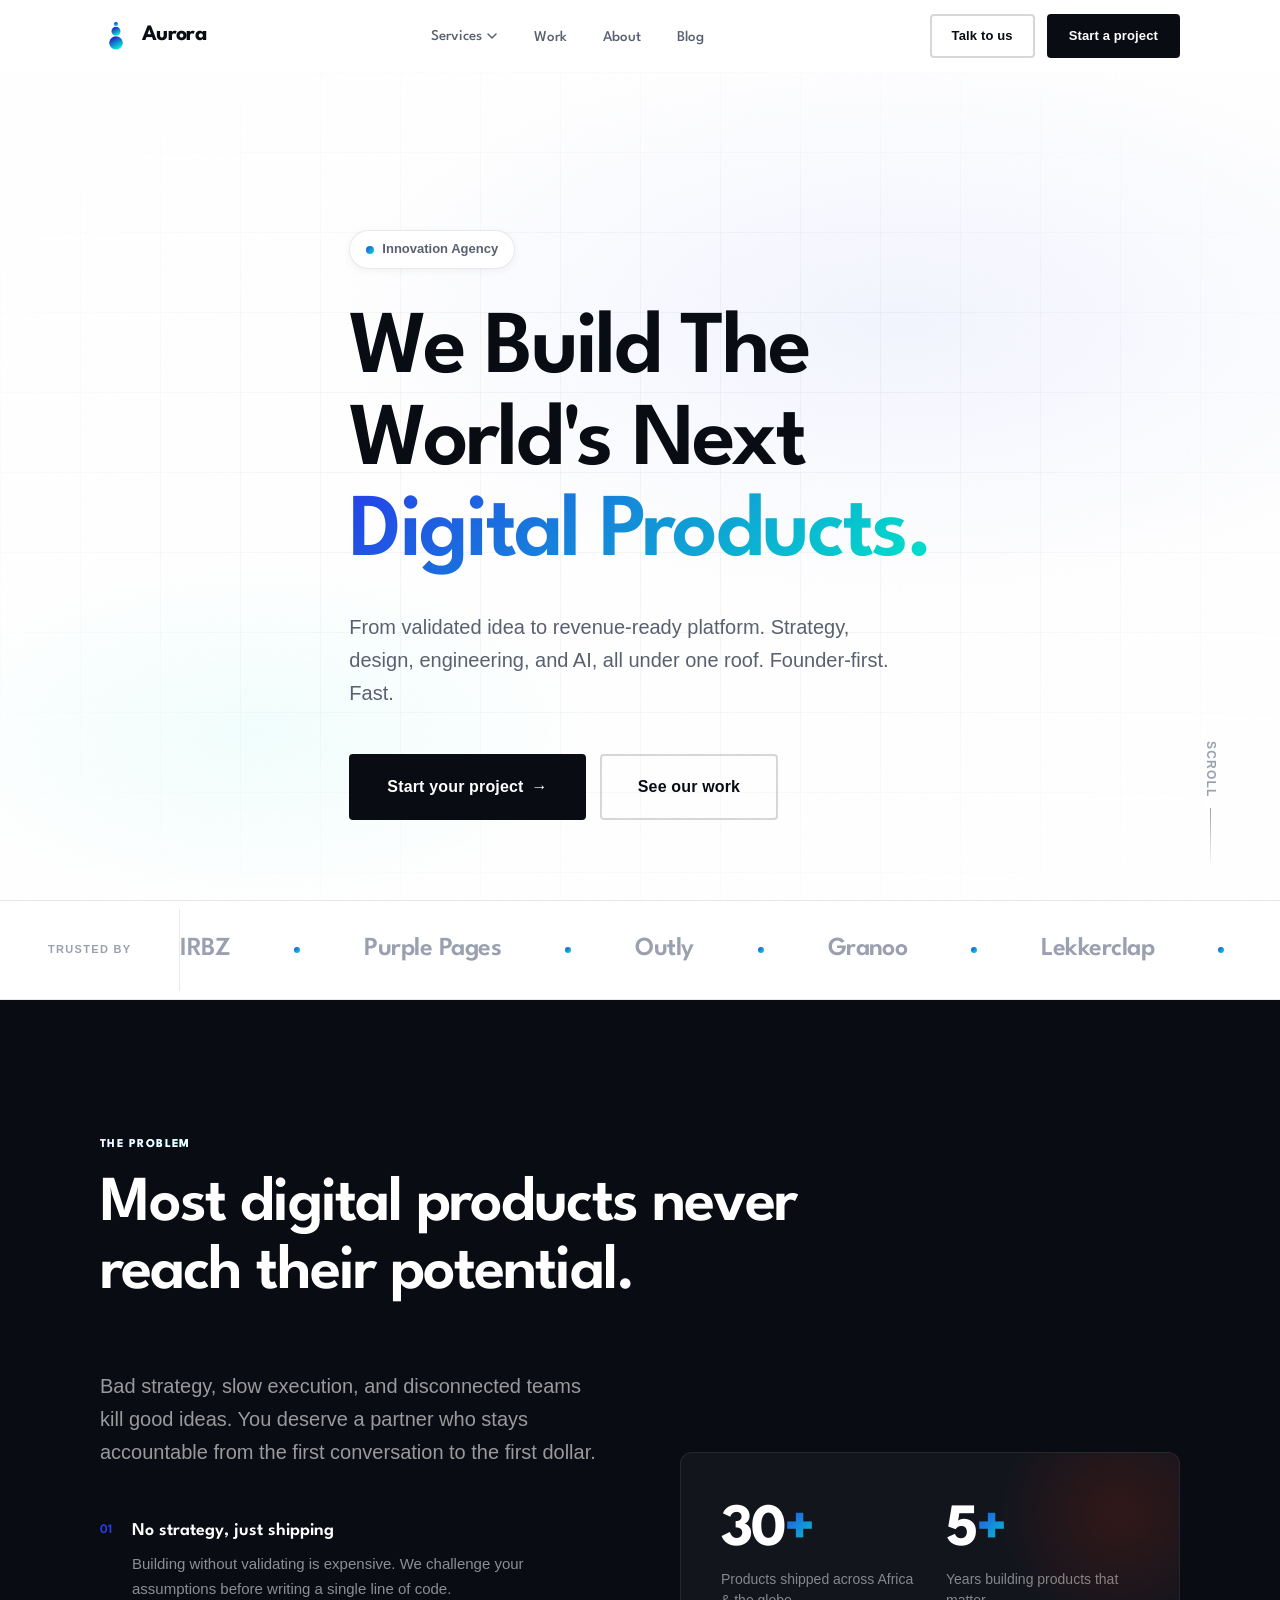
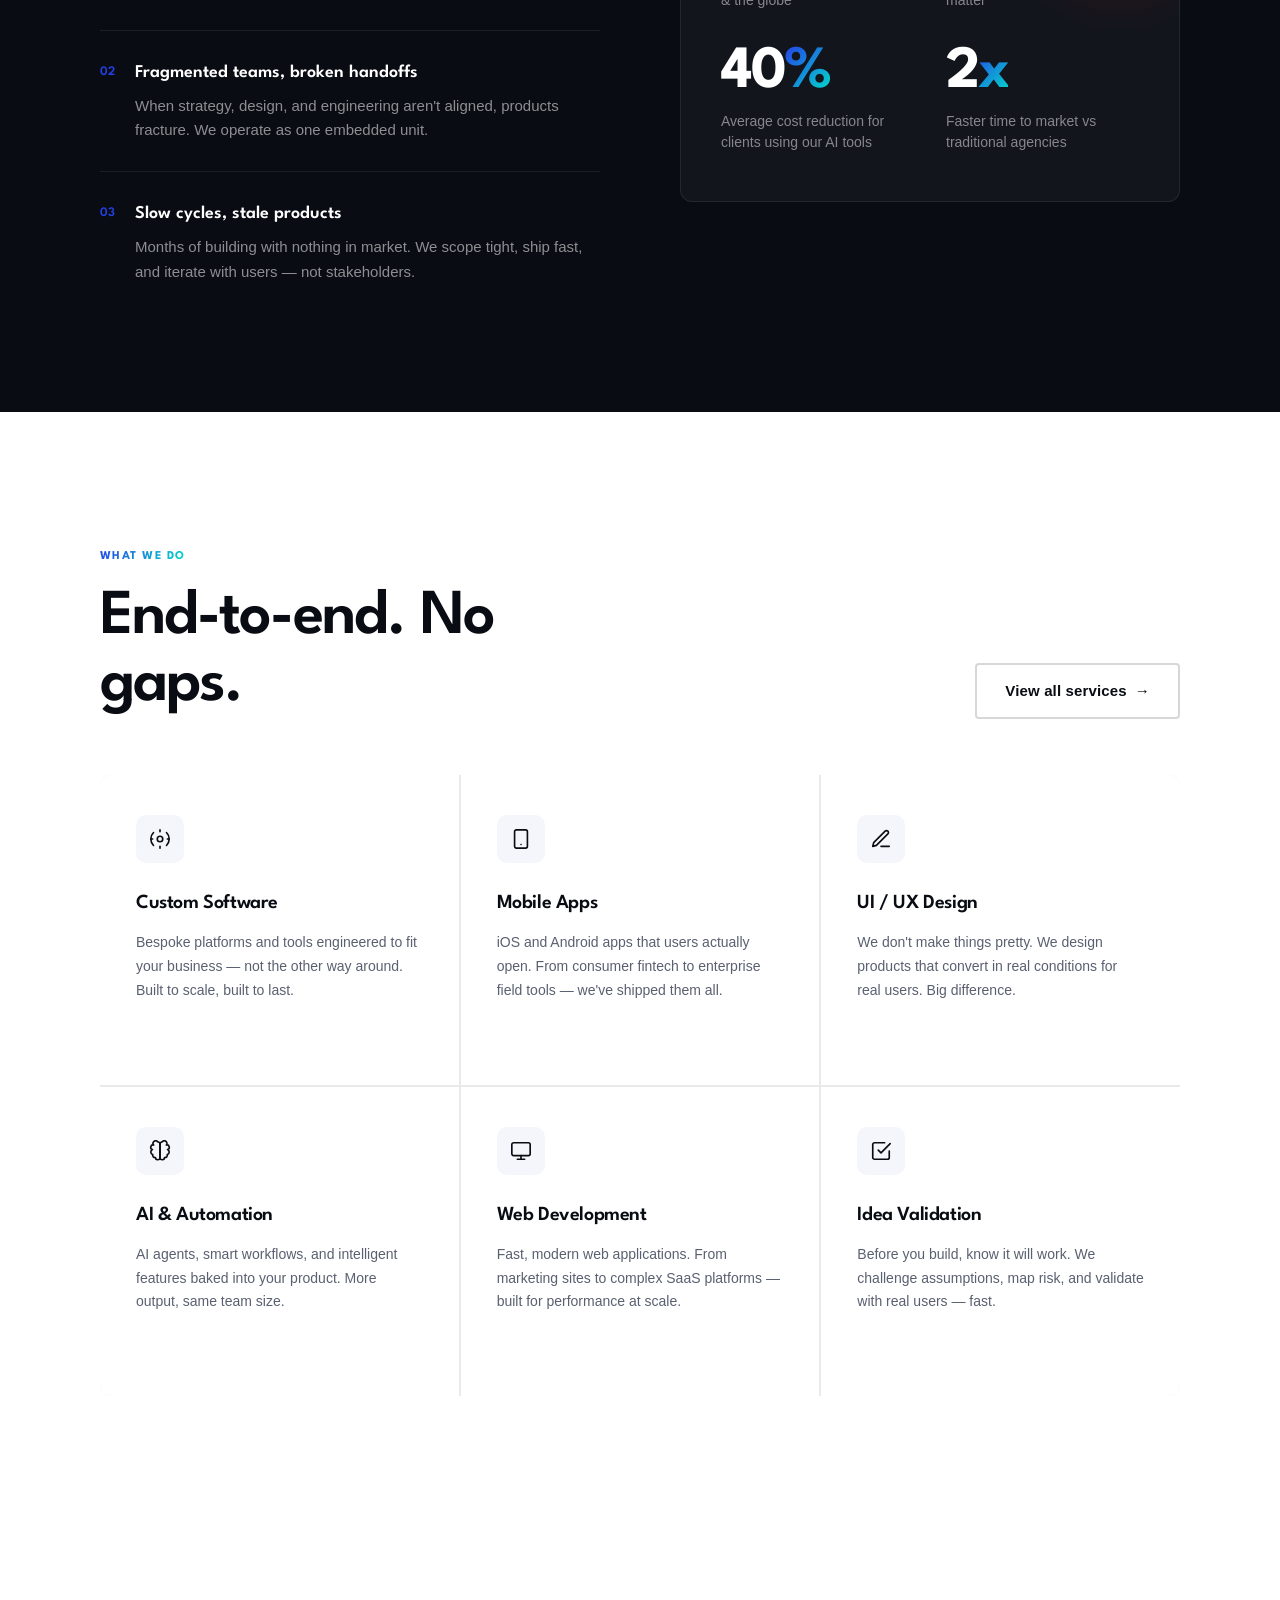
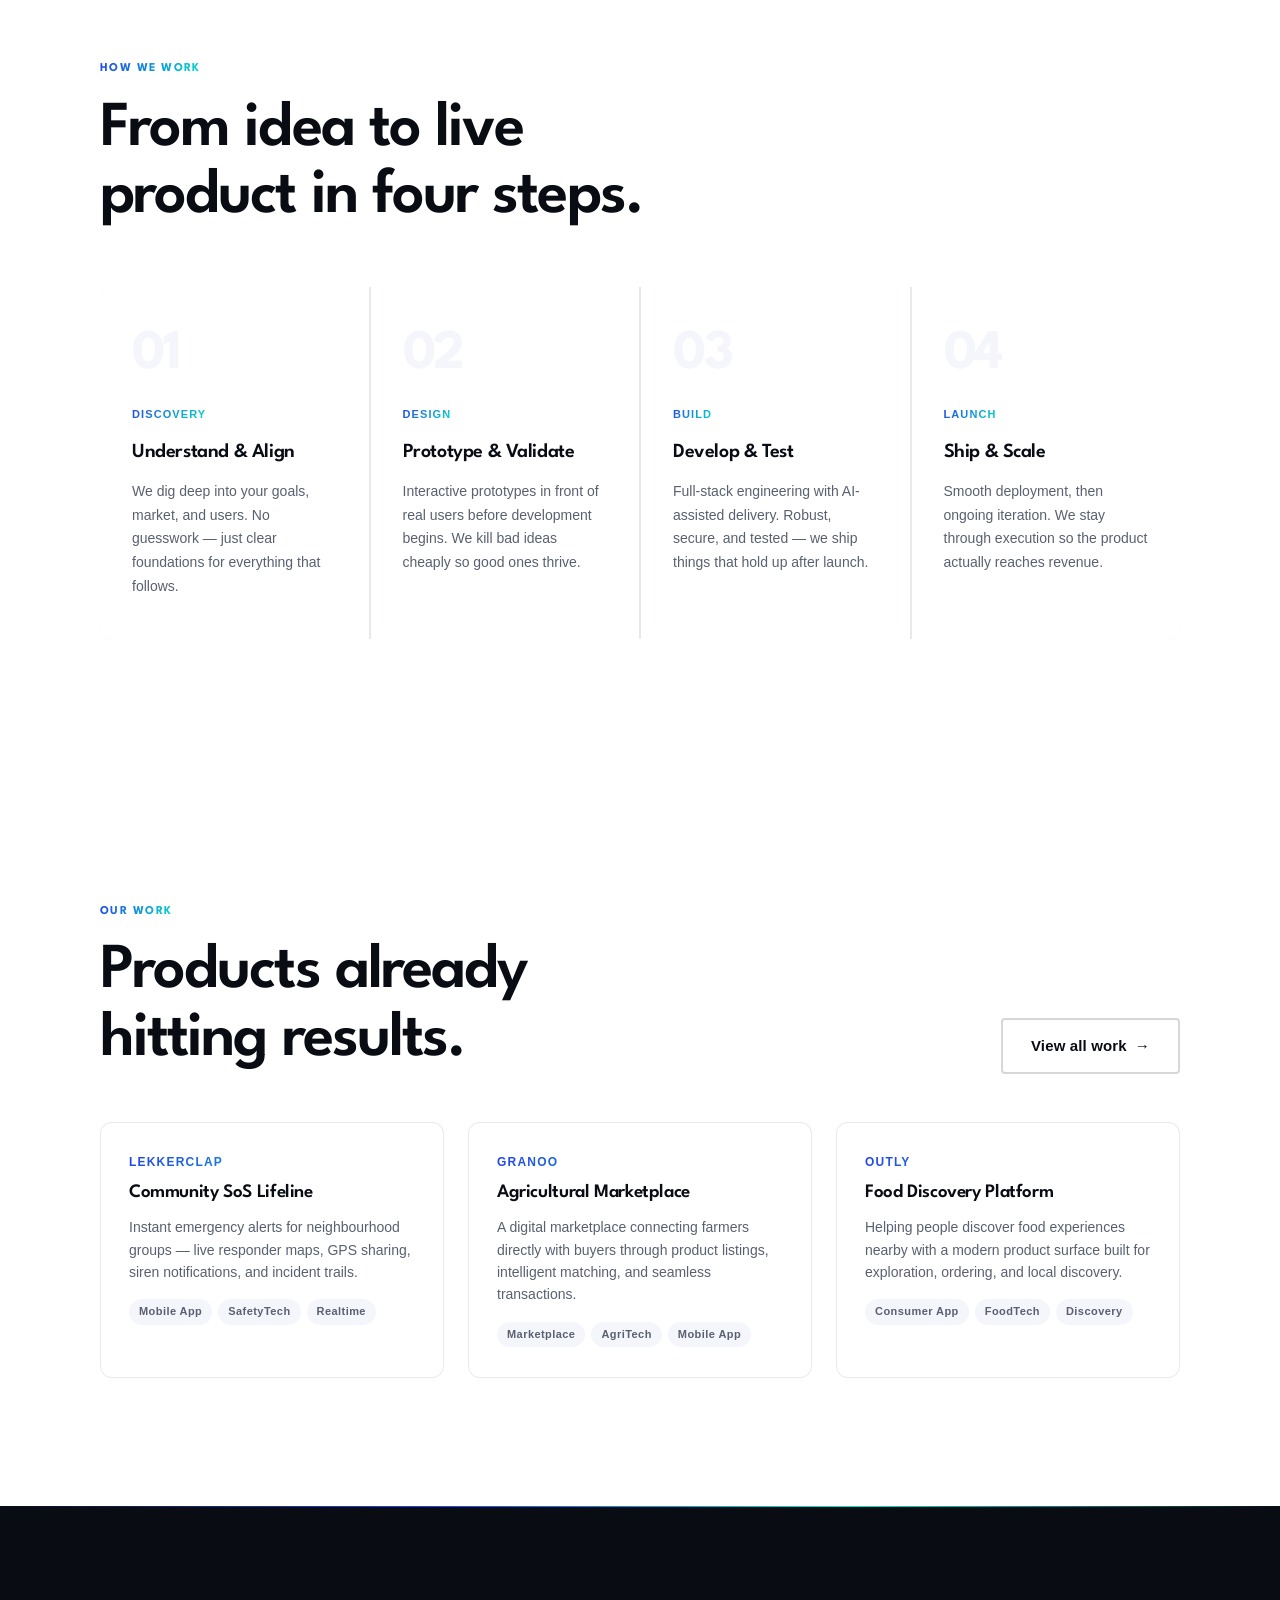
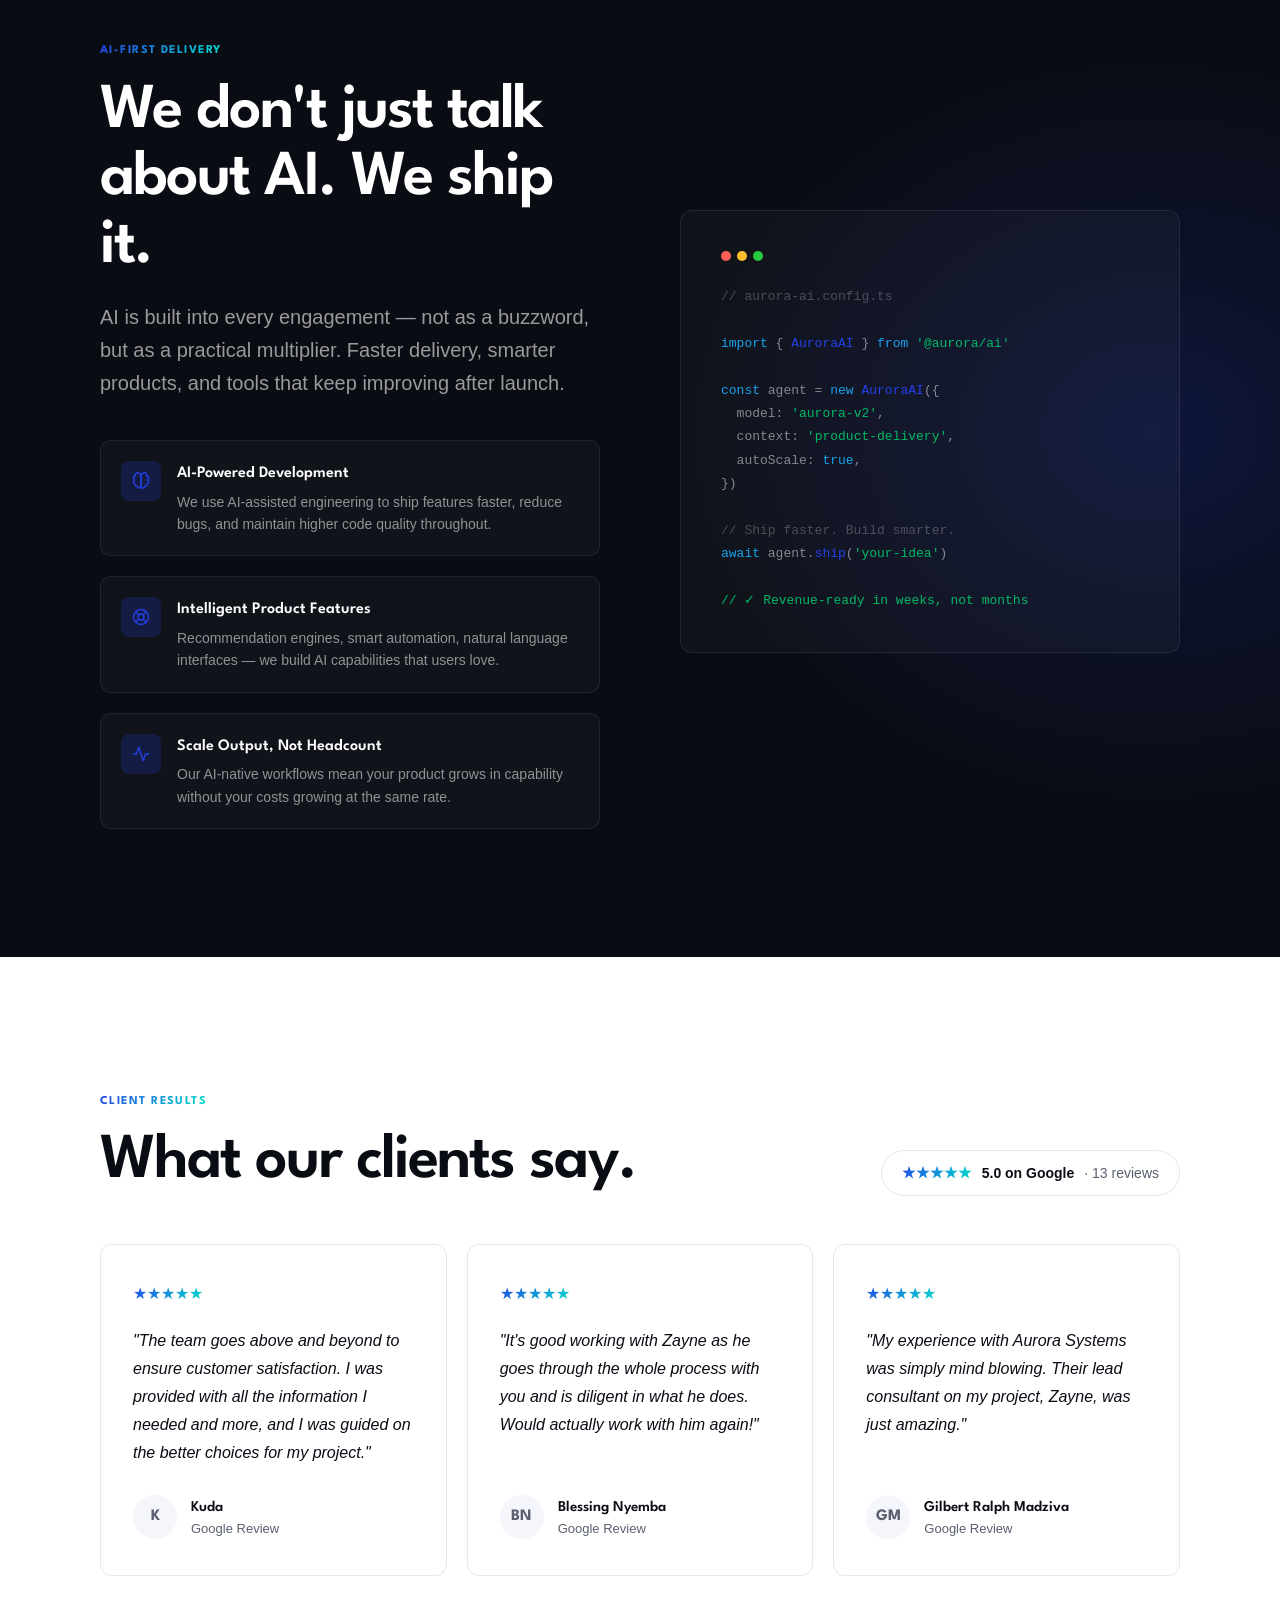
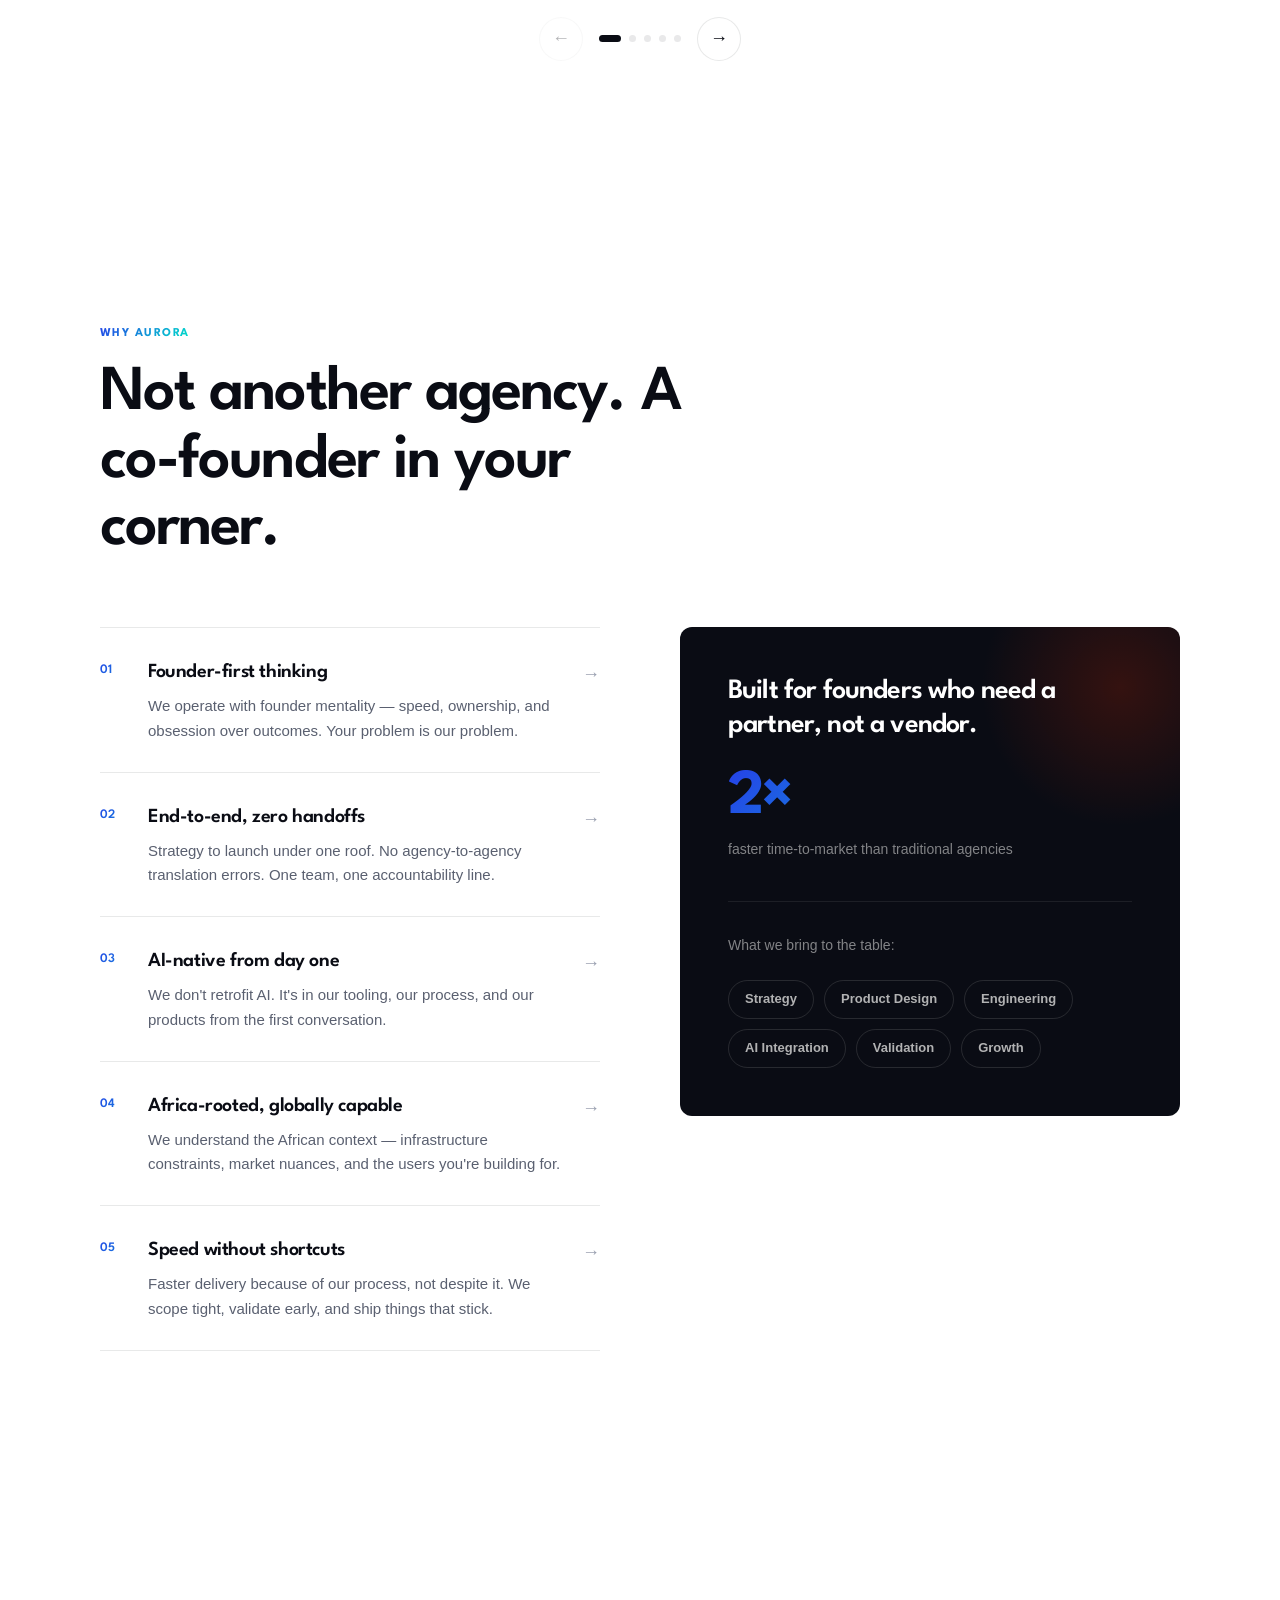
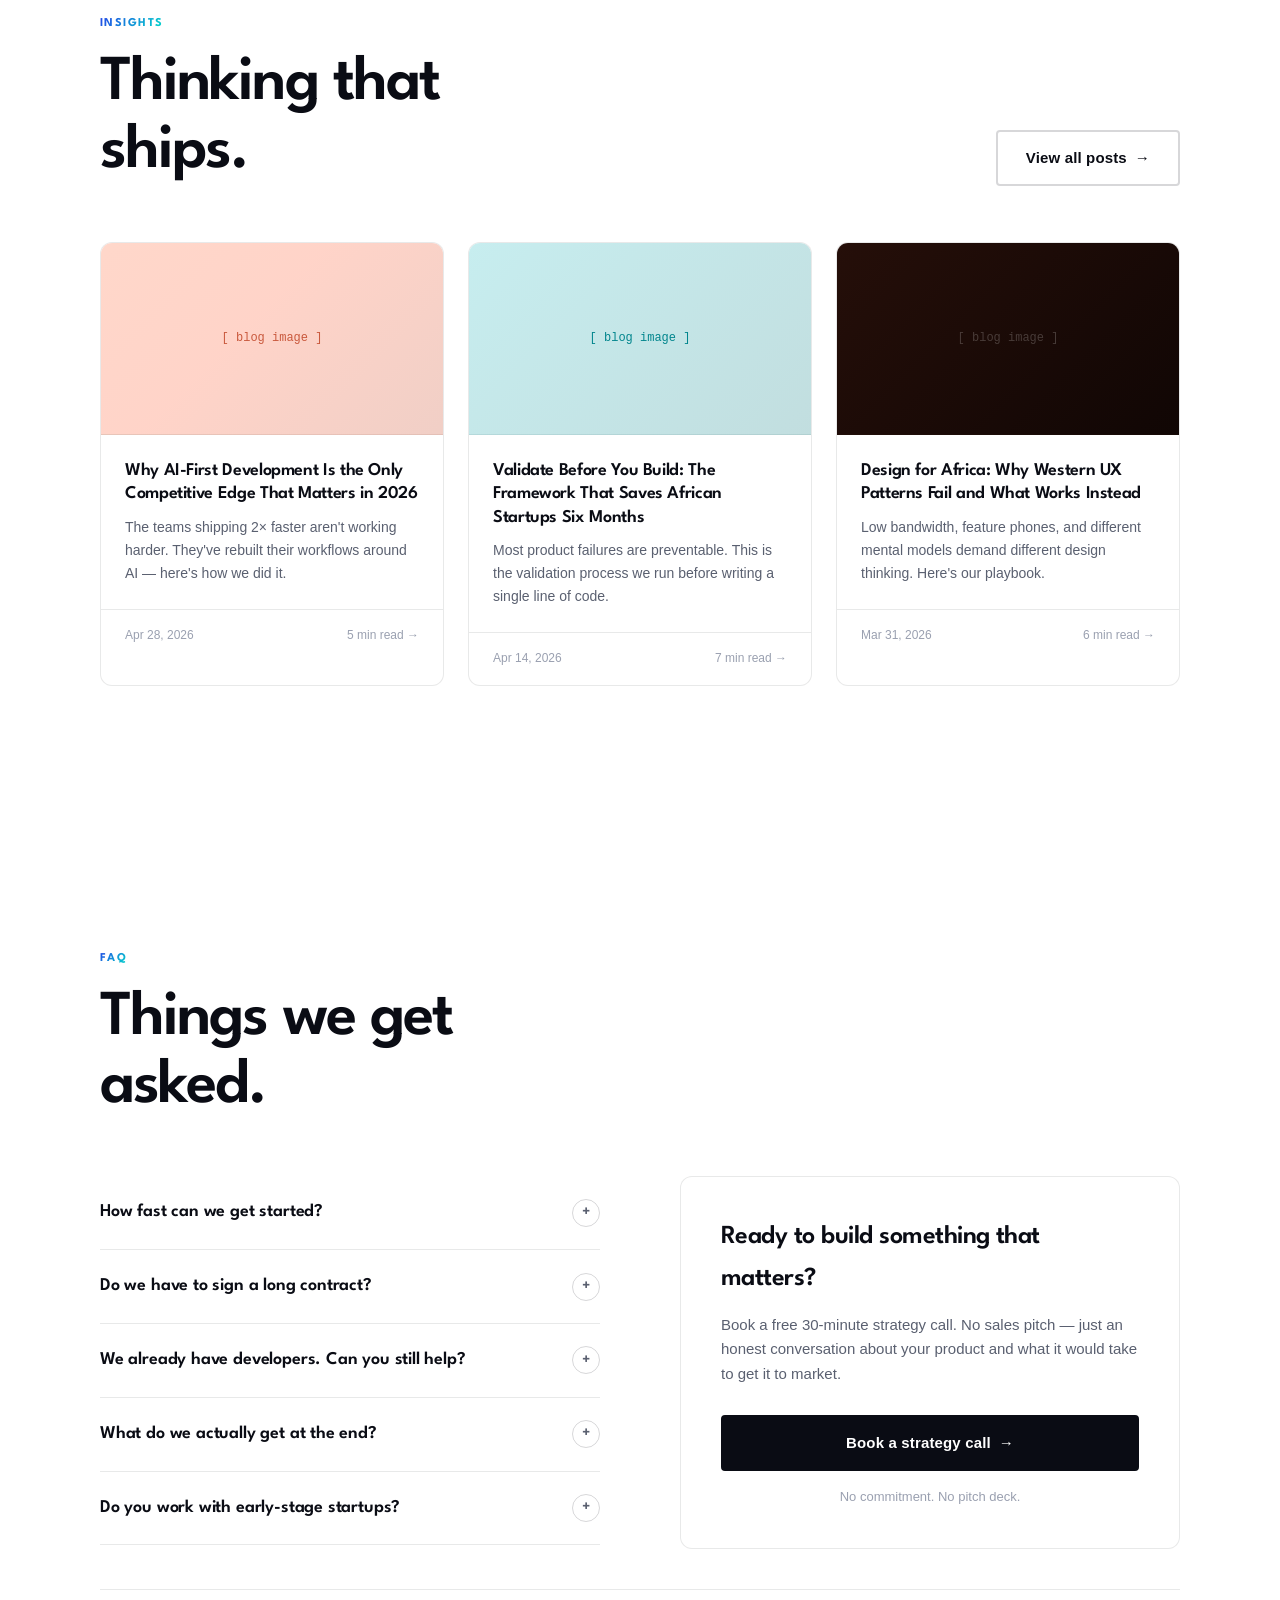
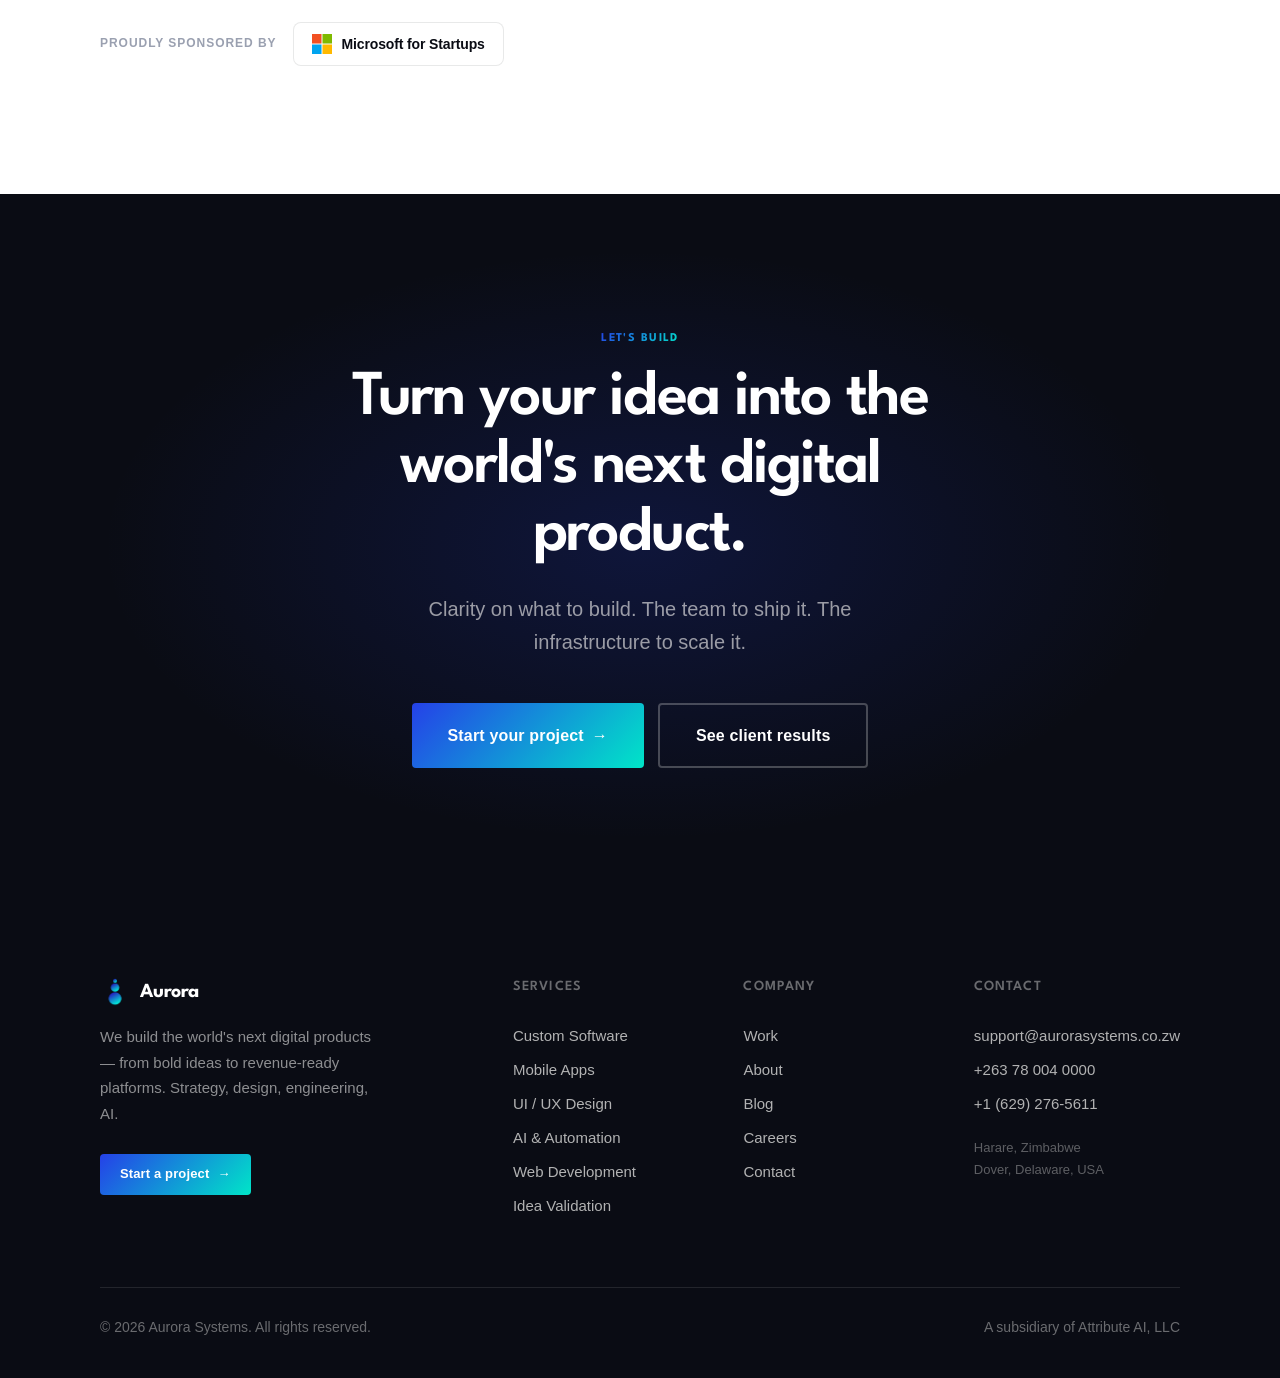
==== commit f1019058: "Add settings for permissions, implement testimonials carousel, and create sitemap" ====
--- a/index.html
+++ b/index.html
@@ -506,17 +506,51 @@
 
     /* ── TESTIMONIALS ───────────────────────────────── */
     .testimonials-section { background: var(--bg); }
-    .testimonials-grid {
-      display: grid;
-      grid-template-columns: repeat(3, 1fr);
+    .testimonials-header {
+      display: flex;
+      align-items: flex-end;
+      justify-content: space-between;
+      flex-wrap: wrap;
+      gap: 24px;
+      margin-bottom: 48px;
+    }
+    .testimonials-rating-badge {
+      display: flex;
+      align-items: center;
+      gap: 10px;
+      background: var(--white);
+      border: 1px solid var(--border);
+      border-radius: 100px;
+      padding: 10px 20px;
+      font-size: 14px;
+      font-weight: 600;
+      color: var(--fg);
+      flex-shrink: 0;
+    }
+    .testimonials-rating-badge .badge-stars {
+      background: linear-gradient(135deg,#2541e8,#00e5c8);
+      -webkit-background-clip: text;
+      -webkit-text-fill-color: transparent;
+      background-clip: text;
+      font-size: 15px;
+      letter-spacing: 1px;
+    }
+    .testimonials-rating-badge .badge-meta { color: var(--fg-muted); font-weight: 400; }
+    .carousel-viewport { overflow: hidden; }
+    .carousel-track {
+      display: flex;
       gap: 20px;
-      margin-top: 56px;
+      transition: transform 0.45s cubic-bezier(0.4,0,0.2,1);
+      will-change: transform;
     }
     .testimonial-card {
       background: var(--white);
       border: 1px solid var(--border);
       border-radius: var(--radius-lg);
       padding: 36px 32px;
+      flex: 0 0 calc((100% - 40px) / 3);
+      display: flex;
+      flex-direction: column;
     }
     .testimonial-stars {
       display: flex;
@@ -535,6 +569,7 @@
       color: var(--fg);
       margin-bottom: 28px;
       font-style: italic;
+      flex: 1;
     }
     .testimonial-author {
       display: flex;
@@ -558,6 +593,49 @@
       font-weight: 600;
     }
     .testimonial-role { font-size: 13px; color: var(--fg-muted); }
+    .carousel-controls {
+      display: flex;
+      align-items: center;
+      justify-content: center;
+      gap: 16px;
+      margin-top: 40px;
+    }
+    .carousel-btn {
+      width: 44px; height: 44px;
+      border-radius: 50%;
+      border: 1px solid var(--border);
+      background: var(--white);
+      cursor: pointer;
+      display: flex; align-items: center; justify-content: center;
+      font-size: 18px;
+      color: var(--fg);
+      transition: all 0.2s;
+      flex-shrink: 0;
+    }
+    .carousel-btn:hover { border-color: var(--fg); background: var(--fg); color: var(--white); }
+    .carousel-btn:disabled { opacity: 0.3; cursor: default; pointer-events: none; }
+    .carousel-dots {
+      display: flex;
+      gap: 8px;
+      align-items: center;
+    }
+    .carousel-dot {
+      width: 7px; height: 7px;
+      border-radius: 50%;
+      background: var(--border);
+      cursor: pointer;
+      transition: all 0.2s;
+      border: none;
+      padding: 0;
+    }
+    .carousel-dot.active { background: var(--fg); width: 22px; border-radius: 4px; }
+    @media (max-width: 900px) {
+      .testimonial-card { flex: 0 0 calc((100% - 20px) / 2); }
+    }
+    @media (max-width: 600px) {
+      .testimonial-card { flex: 0 0 100%; }
+      .testimonials-header { align-items: flex-start; flex-direction: column; }
+    }
 
     /* ── WHY AURORA ─────────────────────────────────── */
     .why-section {}
@@ -1169,44 +1247,182 @@
     <!-- ── TESTIMONIALS ──────────────────────────────── -->
     <section class="testimonials-section">
       <div class="container">
-        <div class="reveal">
-          <div class="eyebrow">Client results</div>
-          <h2 class="display-2" style="margin-top:16px; max-width:540px;">What founders say.</h2>
-        </div>
-        <div class="testimonials-grid">
-          <div class="testimonial-card reveal reveal-delay-1">
-            <div class="testimonial-stars">★★★★★</div>
-            <p class="testimonial-text">"Aurora didn't just build our product — they challenged our thinking at every step. We launched faster than we thought possible and our users actually love it."</p>
-            <div class="testimonial-author">
-              <div class="testimonial-avatar">PP</div>
-              <div>
-                <div class="testimonial-name">Purple Pages</div>
-                <div class="testimonial-role">Founder, Purple Pages</div>
-              </div>
-            </div>
-          </div>
-          <div class="testimonial-card reveal reveal-delay-2">
-            <div class="testimonial-stars">★★★★★</div>
-            <p class="testimonial-text">"The AI automation they built into our claims platform reduced our processing costs by 40%. ROI was clear within the first quarter. Outstanding work."</p>
-            <div class="testimonial-author">
-              <div class="testimonial-avatar">IC</div>
-              <div>
-                <div class="testimonial-name">i-Claim</div>
-                <div class="testimonial-role">CTO, i-Claim Insurance</div>
-              </div>
-            </div>
-          </div>
-          <div class="testimonial-card reveal reveal-delay-3">
-            <div class="testimonial-stars">★★★★★</div>
-            <p class="testimonial-text">"As a founder, I needed a team that understood both the tech and the business. Aurora gave us end-to-end accountability. They're embedded partners, not vendors."</p>
-            <div class="testimonial-author">
-              <div class="testimonial-avatar">OT</div>
-              <div>
-                <div class="testimonial-name">Outly</div>
-                <div class="testimonial-role">CEO, Outly</div>
-              </div>
-            </div>
-          </div>
+        <div class="testimonials-header reveal">
+          <div>
+            <div class="eyebrow">Client results</div>
+            <h2 class="display-2" style="margin-top:16px; max-width:540px;">What our clients say.</h2>
+          </div>
+          <div class="testimonials-rating-badge">
+            <span class="badge-stars">★★★★★</span>
+            <span>5.0 on Google</span>
+            <span class="badge-meta">· 13 reviews</span>
+          </div>
+        </div>
+        <div class="carousel-viewport reveal">
+          <div class="carousel-track" id="testimonialsTrack">
+
+            <div class="testimonial-card">
+              <div class="testimonial-stars">★★★★★</div>
+              <p class="testimonial-text">"The team goes above and beyond to ensure customer satisfaction. I was provided with all the information I needed and more, and I was guided on the better choices for my project."</p>
+              <div class="testimonial-author">
+                <div class="testimonial-avatar">K</div>
+                <div>
+                  <div class="testimonial-name">Kuda</div>
+                  <div class="testimonial-role">Google Review</div>
+                </div>
+              </div>
+            </div>
+
+            <div class="testimonial-card">
+              <div class="testimonial-stars">★★★★★</div>
+              <p class="testimonial-text">"It's good working with Zayne as he goes through the whole process with you and is diligent in what he does. Would actually work with him again!"</p>
+              <div class="testimonial-author">
+                <div class="testimonial-avatar">BN</div>
+                <div>
+                  <div class="testimonial-name">Blessing Nyemba</div>
+                  <div class="testimonial-role">Google Review</div>
+                </div>
+              </div>
+            </div>
+
+            <div class="testimonial-card">
+              <div class="testimonial-stars">★★★★★</div>
+              <p class="testimonial-text">"My experience with Aurora Systems was simply mind blowing. Their lead consultant on my project, Zayne, was just amazing."</p>
+              <div class="testimonial-author">
+                <div class="testimonial-avatar">GM</div>
+                <div>
+                  <div class="testimonial-name">Gilbert Ralph Madziva</div>
+                  <div class="testimonial-role">Google Review</div>
+                </div>
+              </div>
+            </div>
+
+            <div class="testimonial-card">
+              <div class="testimonial-stars">★★★★★</div>
+              <p class="testimonial-text">"Service was good, deadlines were met, there was communication during the entire process. Looking forward to do more business locally and regionally."</p>
+              <div class="testimonial-author">
+                <div class="testimonial-avatar">WM</div>
+                <div>
+                  <div class="testimonial-name">Wellington Mugumbate</div>
+                  <div class="testimonial-role">Google Review</div>
+                </div>
+              </div>
+            </div>
+
+            <div class="testimonial-card">
+              <div class="testimonial-stars">★★★★★</div>
+              <p class="testimonial-text">"Absolutely loved the Aurora experience. Excellent service with a cheerful team. Thank you Zayne."</p>
+              <div class="testimonial-author">
+                <div class="testimonial-avatar">LM</div>
+                <div>
+                  <div class="testimonial-name">Lorraine Mombeyarara</div>
+                  <div class="testimonial-role">Google Review</div>
+                </div>
+              </div>
+            </div>
+
+            <div class="testimonial-card">
+              <div class="testimonial-stars">★★★★★</div>
+              <p class="testimonial-text">"The Aurora Systems team are the best in the industry. Diligent and resourceful. They are efficient and work according to the stipulated time. Try them and experience the best works."</p>
+              <div class="testimonial-author">
+                <div class="testimonial-avatar">MC</div>
+                <div>
+                  <div class="testimonial-name">Mike Chipise</div>
+                  <div class="testimonial-role">Google Review</div>
+                </div>
+              </div>
+            </div>
+
+            <div class="testimonial-card">
+              <div class="testimonial-stars">★★★★★</div>
+              <p class="testimonial-text">"Exceptional experience! Aurora Systems transformed our online presence with a stunning website that truly reflects our brand."</p>
+              <div class="testimonial-author">
+                <div class="testimonial-avatar">MT</div>
+                <div>
+                  <div class="testimonial-name">Michael Tandy</div>
+                  <div class="testimonial-role">Google Review</div>
+                </div>
+              </div>
+            </div>
+
+            <div class="testimonial-card">
+              <div class="testimonial-stars">★★★★★</div>
+              <p class="testimonial-text">"Aurora Systems have the best services and they assisted us in a very professional way, at very competitive prices. I highly recommend 👌"</p>
+              <div class="testimonial-author">
+                <div class="testimonial-avatar">SM</div>
+                <div>
+                  <div class="testimonial-name">Samuel Makuyana</div>
+                  <div class="testimonial-role">Google Review</div>
+                </div>
+              </div>
+            </div>
+
+            <div class="testimonial-card">
+              <div class="testimonial-stars">★★★★★</div>
+              <p class="testimonial-text">"Very professional and easy to work with. They are always available and very very reliable — I give them an 11/10."</p>
+              <div class="testimonial-author">
+                <div class="testimonial-avatar">MN</div>
+                <div>
+                  <div class="testimonial-name">Michelle Nyakabau</div>
+                  <div class="testimonial-role">Google Review</div>
+                </div>
+              </div>
+            </div>
+
+            <div class="testimonial-card">
+              <div class="testimonial-stars">★★★★★</div>
+              <p class="testimonial-text">"Highly recommended 🔥🔥🔥 — they impressed me. You guys deserve another award 🥇"</p>
+              <div class="testimonial-author">
+                <div class="testimonial-avatar">ZS</div>
+                <div>
+                  <div class="testimonial-name">Zowie Shamhuyarira</div>
+                  <div class="testimonial-role">Google Review</div>
+                </div>
+              </div>
+            </div>
+
+            <div class="testimonial-card">
+              <div class="testimonial-stars">★★★★★</div>
+              <p class="testimonial-text">"These guys are professionals, they do everything properly. I love my new website. Thanks!"</p>
+              <div class="testimonial-author">
+                <div class="testimonial-avatar">NM</div>
+                <div>
+                  <div class="testimonial-name">Nevy Milazi</div>
+                  <div class="testimonial-role">Google Review</div>
+                </div>
+              </div>
+            </div>
+
+            <div class="testimonial-card">
+              <div class="testimonial-stars">★★★★★</div>
+              <p class="testimonial-text">"Definitely impressed with the work and professionalism."</p>
+              <div class="testimonial-author">
+                <div class="testimonial-avatar">FM</div>
+                <div>
+                  <div class="testimonial-name">Fungai Tonderai Machigere</div>
+                  <div class="testimonial-role">Google Review</div>
+                </div>
+              </div>
+            </div>
+
+            <div class="testimonial-card">
+              <div class="testimonial-stars">★★★★★</div>
+              <p class="testimonial-text">"Excellent service."</p>
+              <div class="testimonial-author">
+                <div class="testimonial-avatar">NC</div>
+                <div>
+                  <div class="testimonial-name">Nemhs Construction</div>
+                  <div class="testimonial-role">Google Review</div>
+                </div>
+              </div>
+            </div>
+
+          </div>
+        </div>
+        <div class="carousel-controls">
+          <button class="carousel-btn" id="testimonialsPrev" aria-label="Previous">&#8592;</button>
+          <div class="carousel-dots" id="testimonialsDots"></div>
+          <button class="carousel-btn" id="testimonialsNext" aria-label="Next">&#8594;</button>
         </div>
       </div>
     </section>
@@ -1470,5 +1686,73 @@
     });
   </script>
 
+  <script>
+    (function () {
+      const track = document.getElementById('testimonialsTrack');
+      const prevBtn = document.getElementById('testimonialsPrev');
+      const nextBtn = document.getElementById('testimonialsNext');
+      const dotsContainer = document.getElementById('testimonialsDots');
+      if (!track) return;
+
+      const cards = Array.from(track.children);
+      let perPage = 3;
+      let current = 0;
+
+      function getPerPage() {
+        if (window.innerWidth <= 600) return 1;
+        if (window.innerWidth <= 900) return 2;
+        return 3;
+      }
+
+      function totalPages() {
+        return Math.ceil(cards.length / perPage);
+      }
+
+      function buildDots() {
+        dotsContainer.innerHTML = '';
+        for (let i = 0; i < totalPages(); i++) {
+          const dot = document.createElement('button');
+          dot.className = 'carousel-dot' + (i === current ? ' active' : '');
+          dot.setAttribute('aria-label', 'Go to page ' + (i + 1));
+          dot.addEventListener('click', () => goTo(i));
+          dotsContainer.appendChild(dot);
+        }
+      }
+
+      function goTo(index) {
+        const pages = totalPages();
+        current = Math.max(0, Math.min(index, pages - 1));
+        const cardWidth = cards[0].getBoundingClientRect().width;
+        const gap = 20;
+        track.style.transform = 'translateX(-' + (current * perPage * (cardWidth + gap)) + 'px)';
+        prevBtn.disabled = current === 0;
+        nextBtn.disabled = current >= pages - 1;
+        dotsContainer.querySelectorAll('.carousel-dot').forEach((d, i) => {
+          d.classList.toggle('active', i === current);
+        });
+      }
+
+      function init() {
+        perPage = getPerPage();
+        current = 0;
+        track.style.transform = 'translateX(0)';
+        buildDots();
+        prevBtn.disabled = true;
+        nextBtn.disabled = totalPages() <= 1;
+      }
+
+      prevBtn.addEventListener('click', () => goTo(current - 1));
+      nextBtn.addEventListener('click', () => goTo(current + 1));
+
+      let resizeTimer;
+      window.addEventListener('resize', () => {
+        clearTimeout(resizeTimer);
+        resizeTimer = setTimeout(init, 100);
+      });
+
+      init();
+    })();
+  </script>
+
 </body>
 </html>
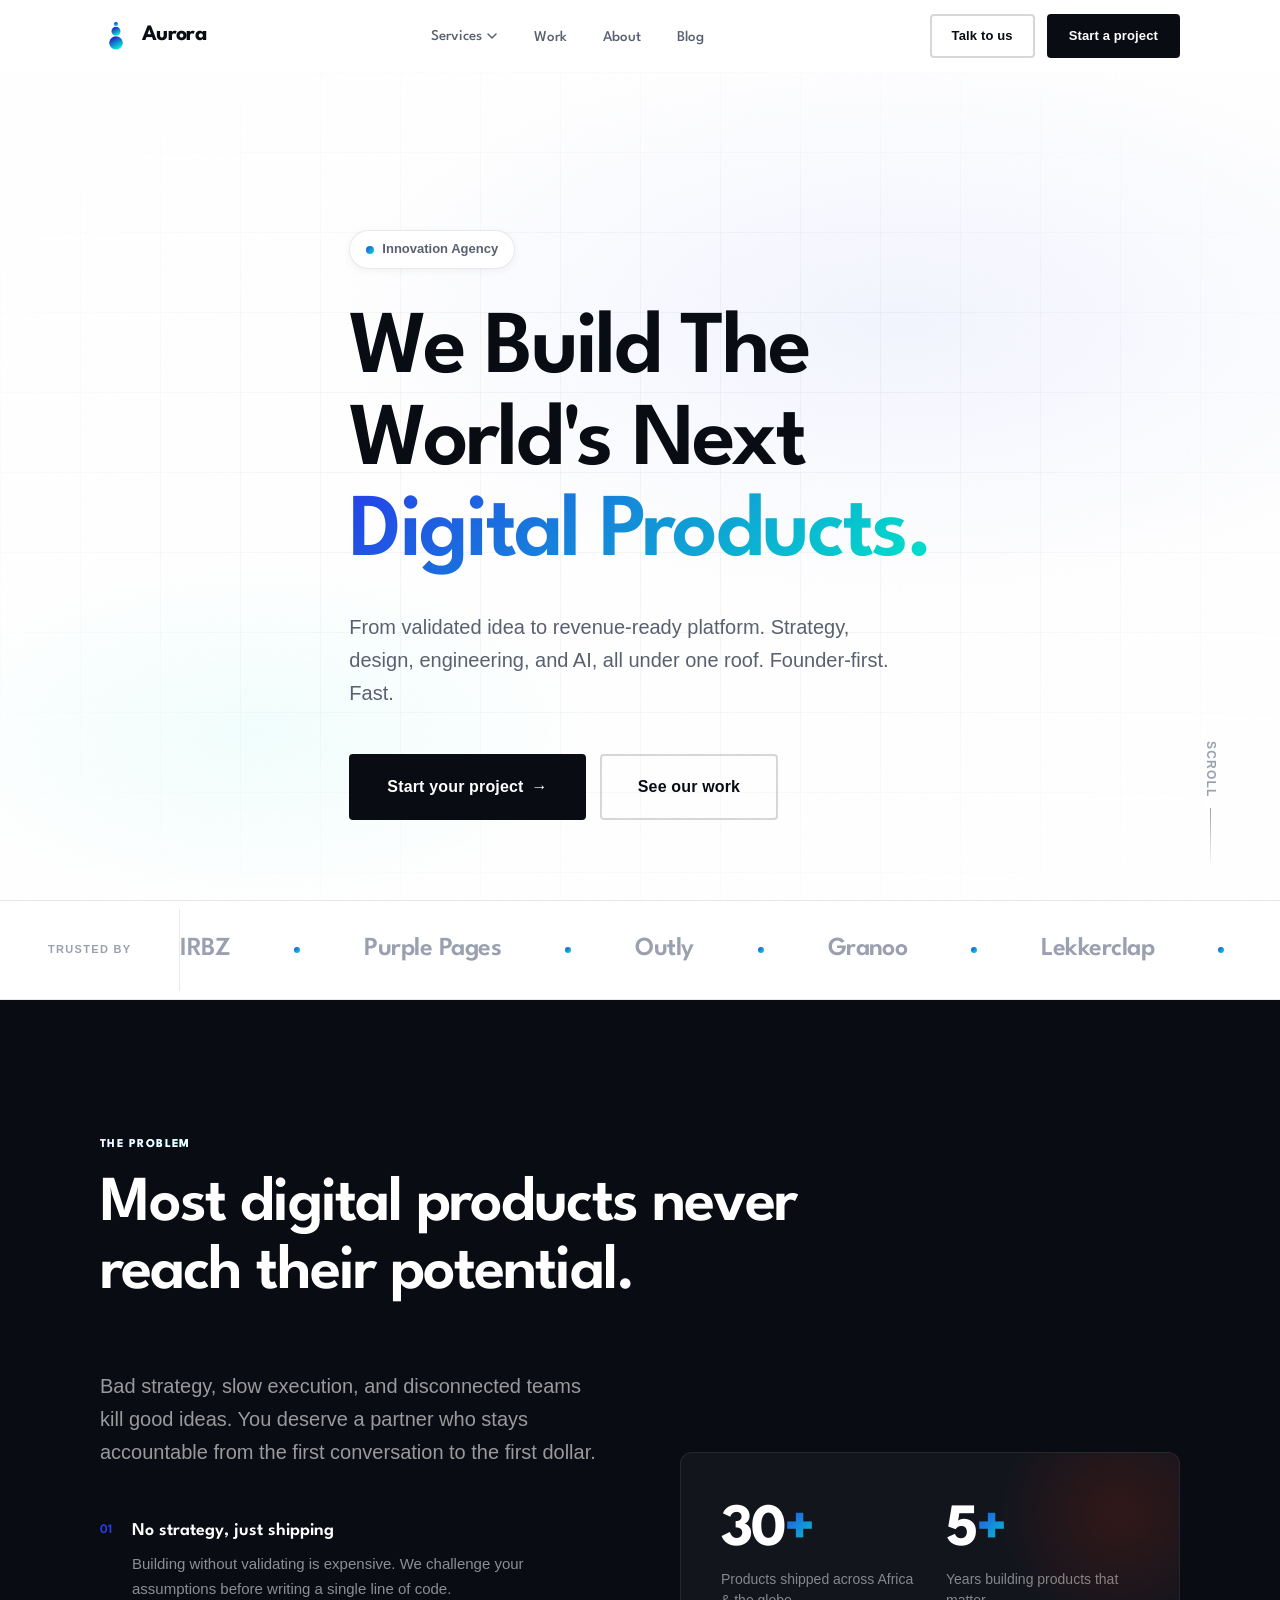
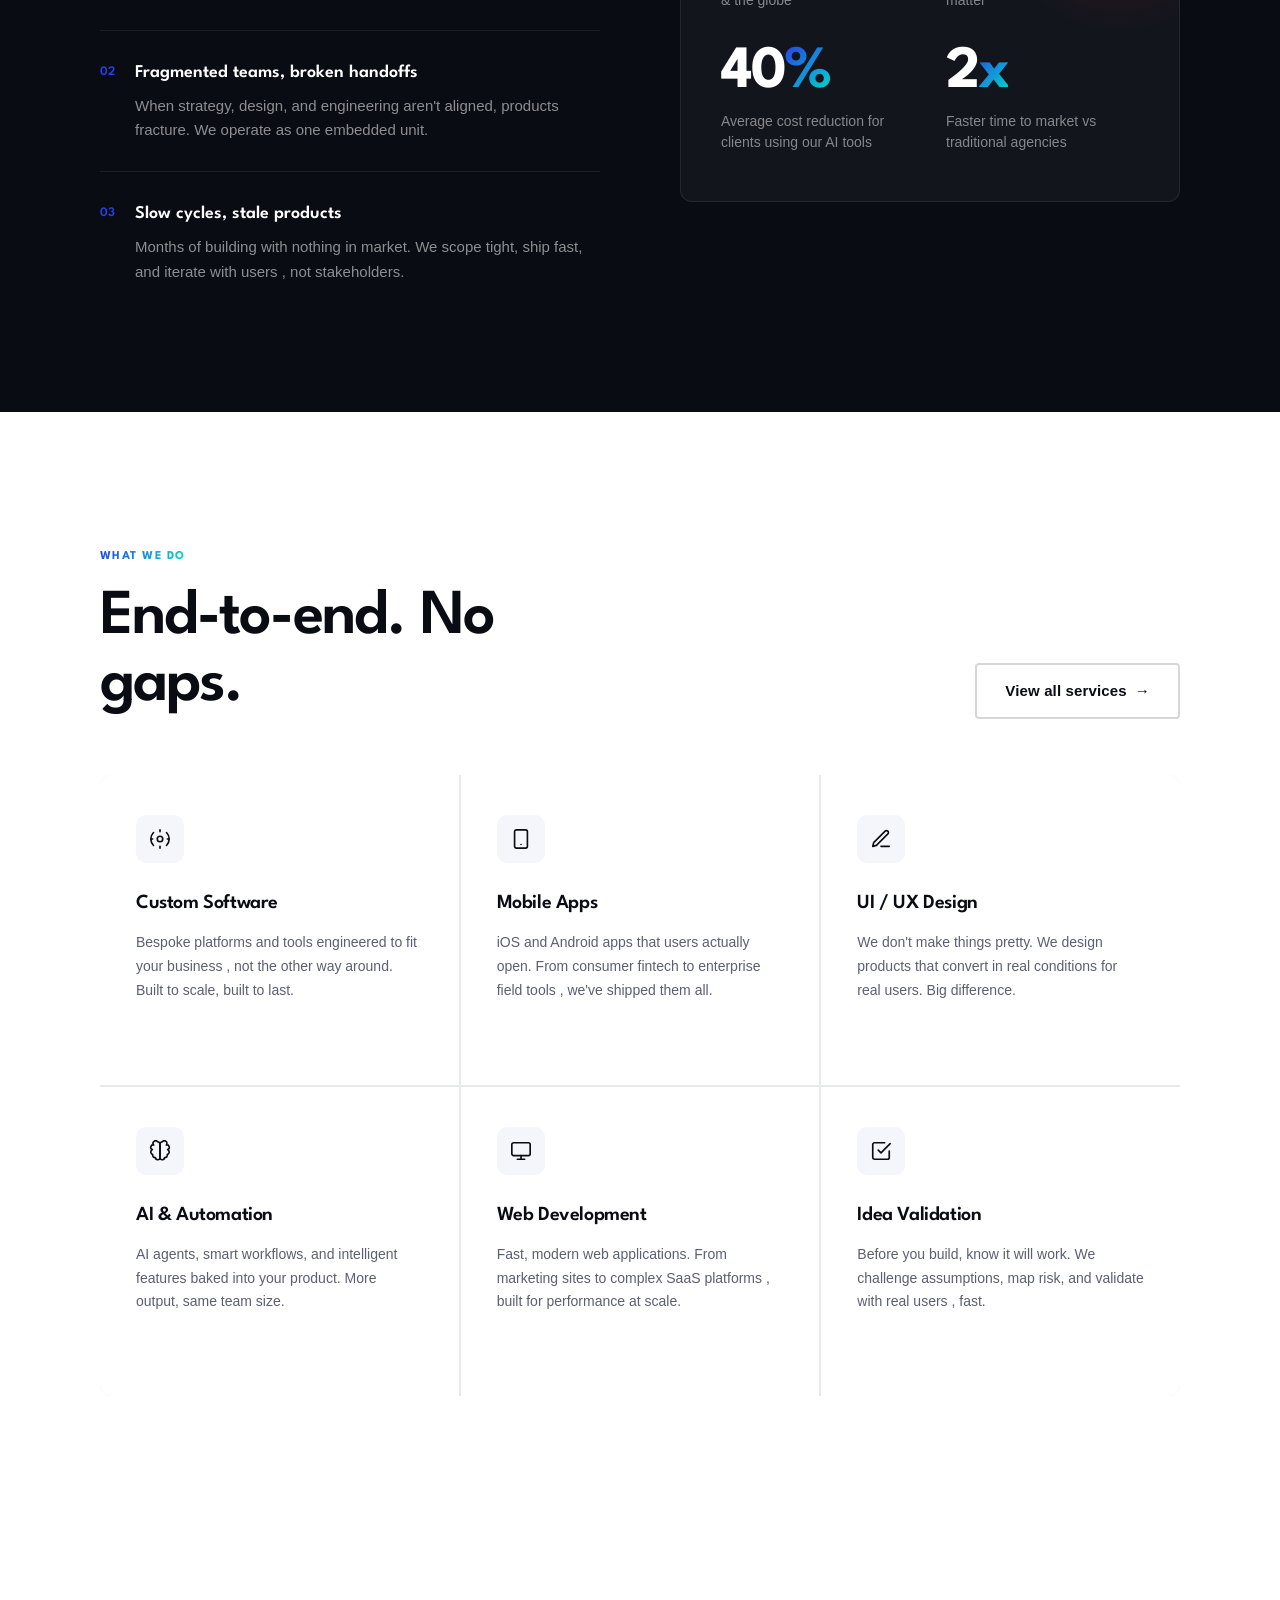
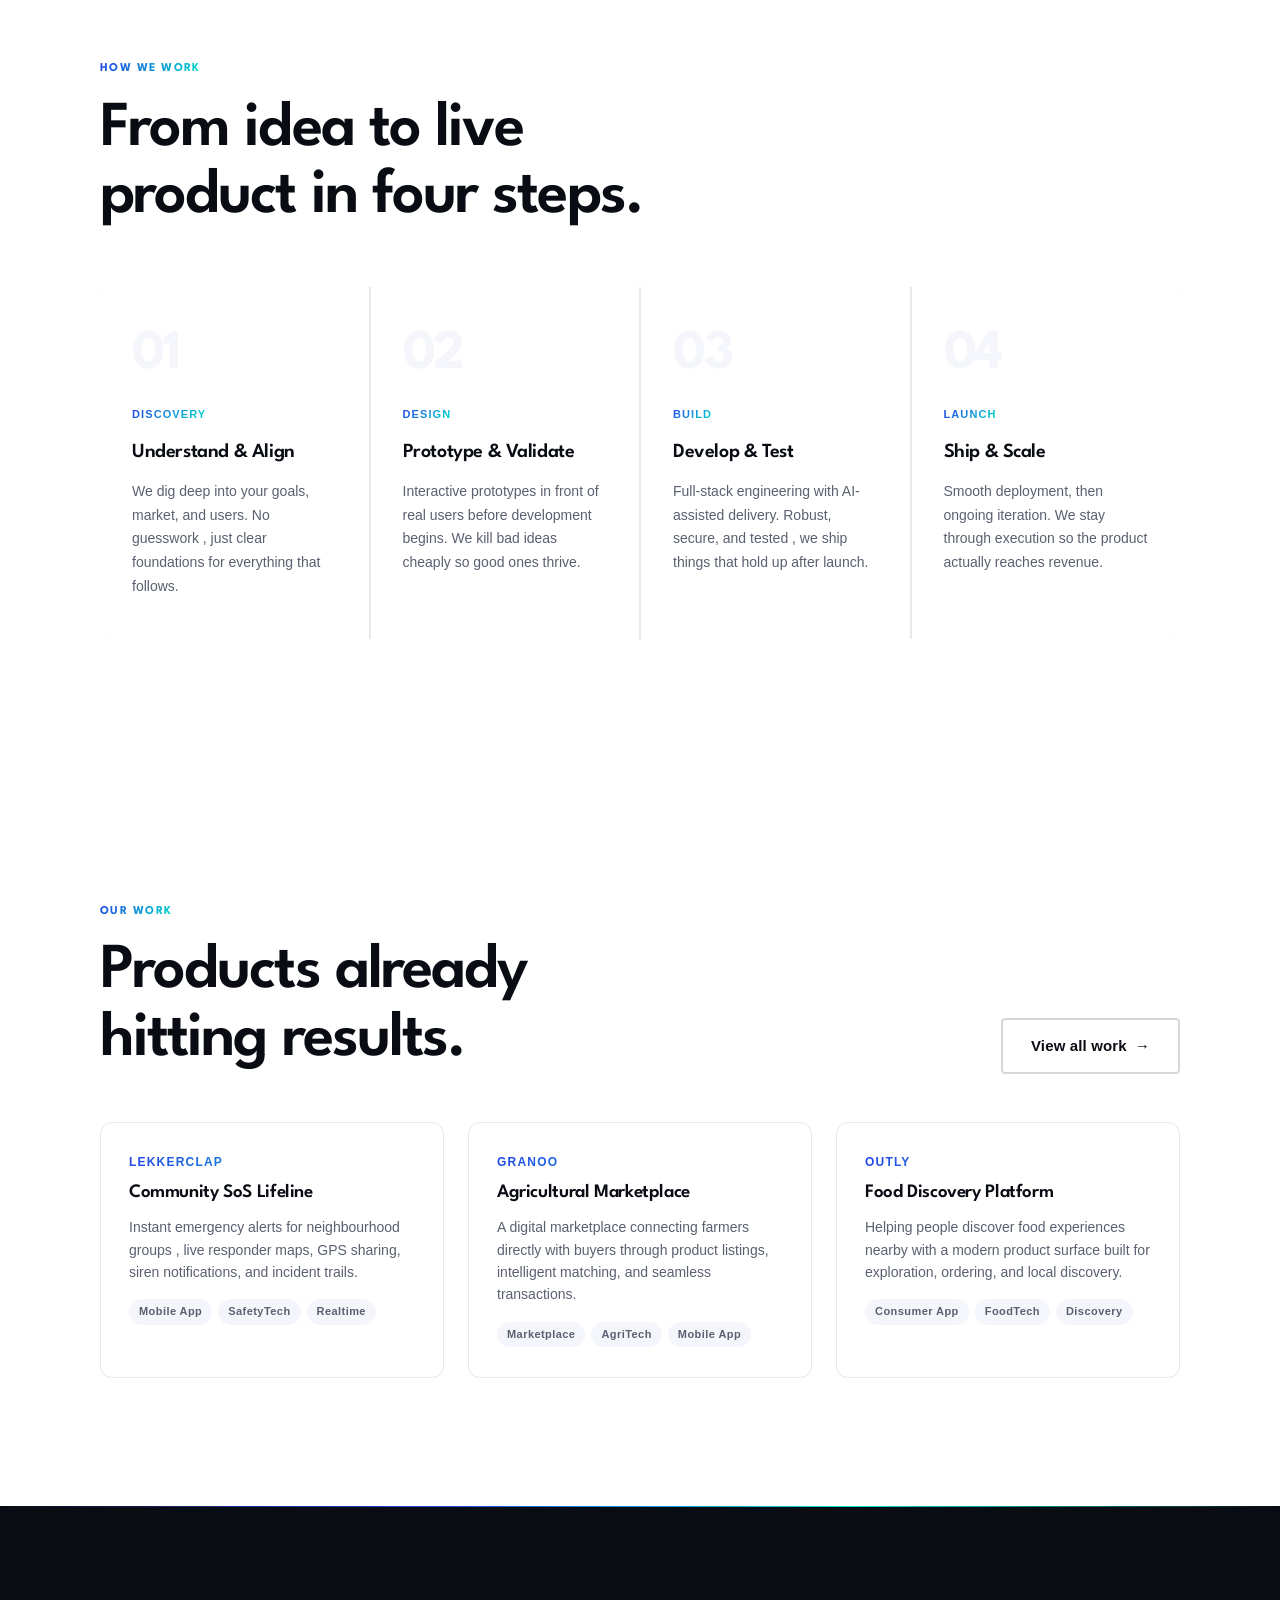
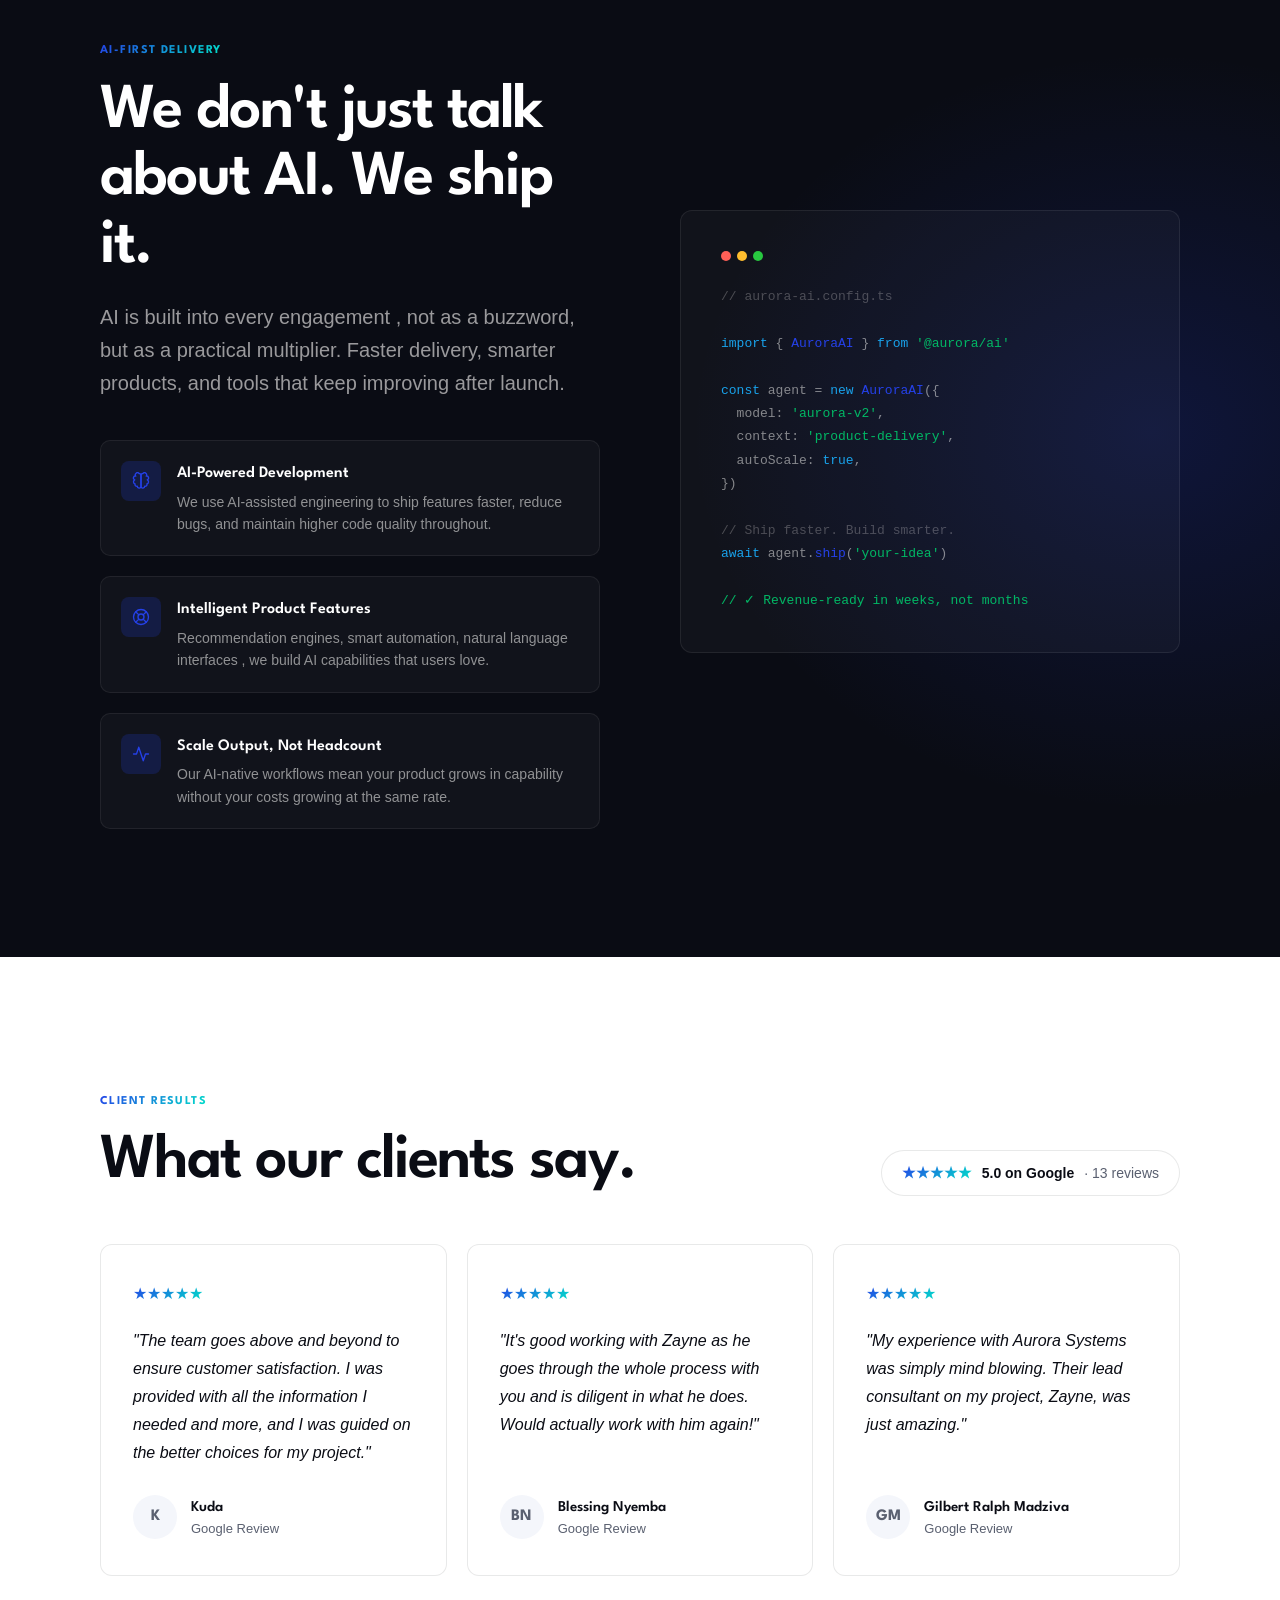
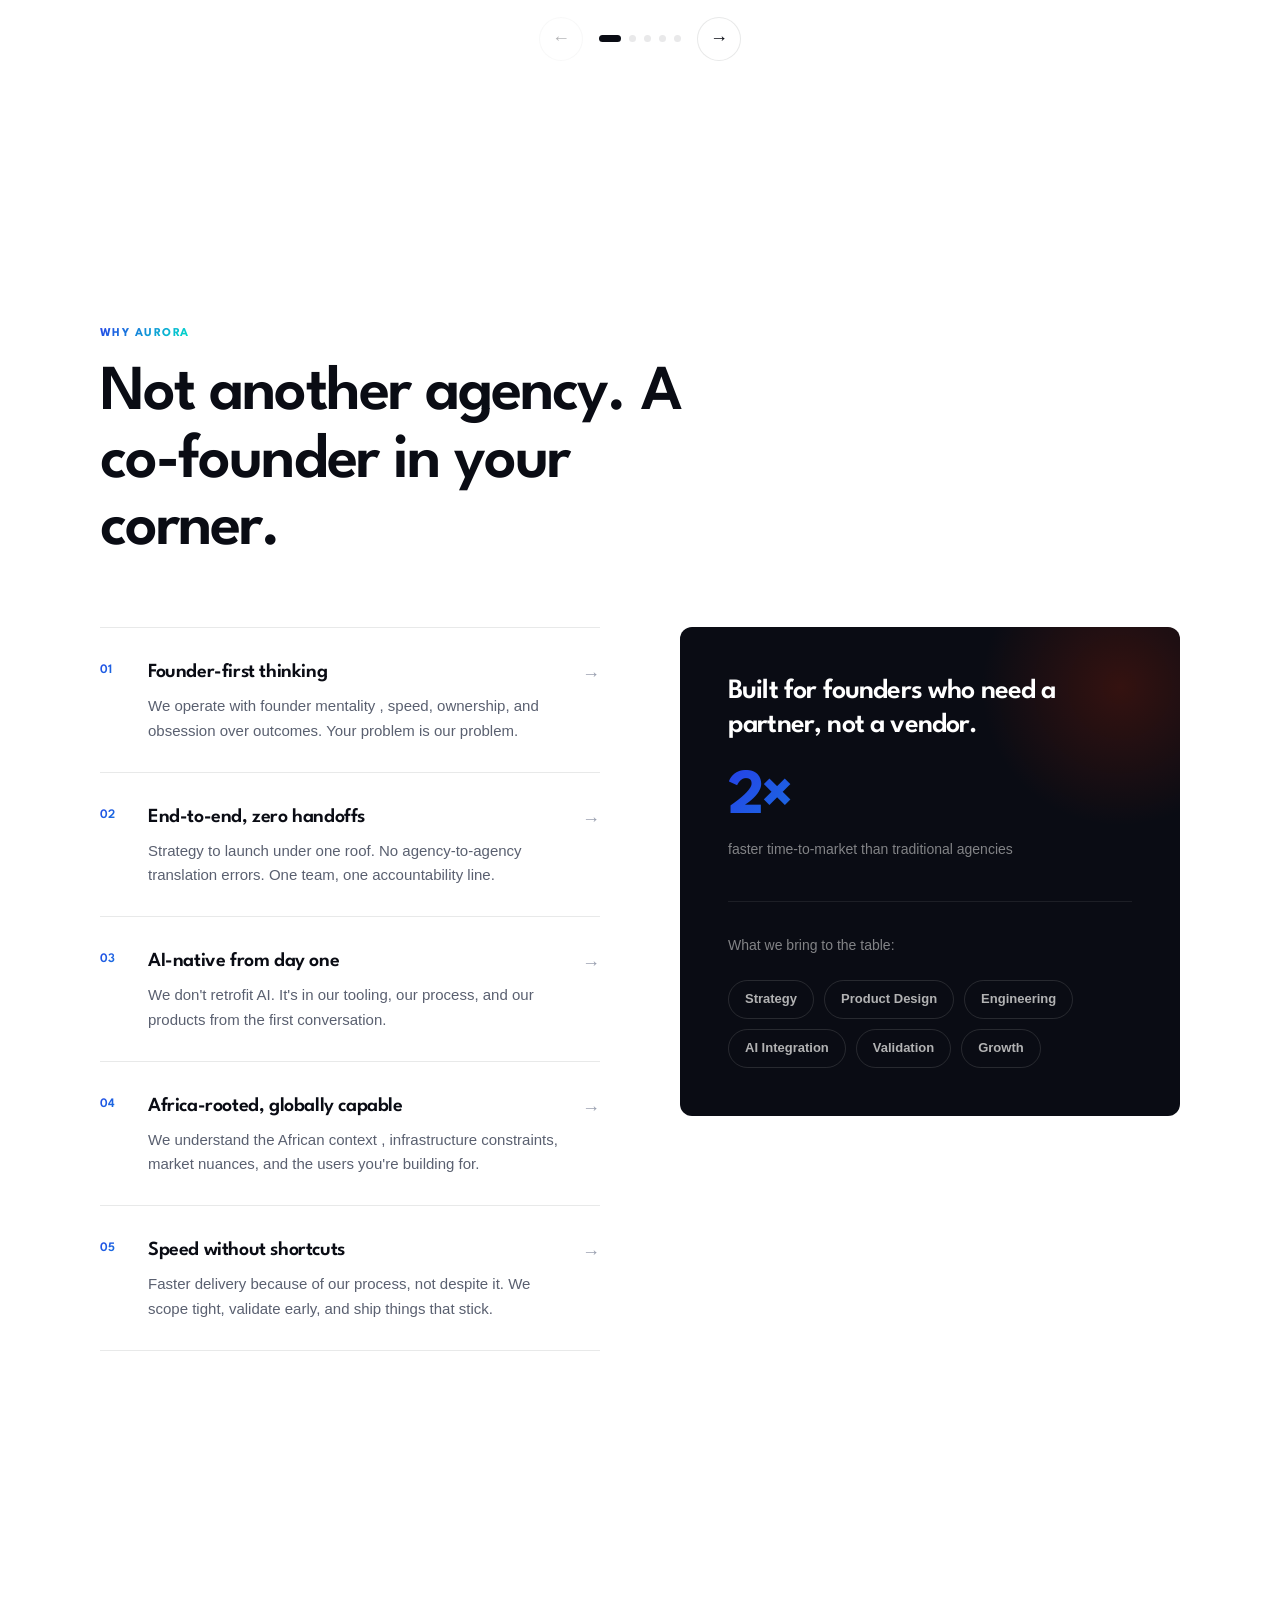
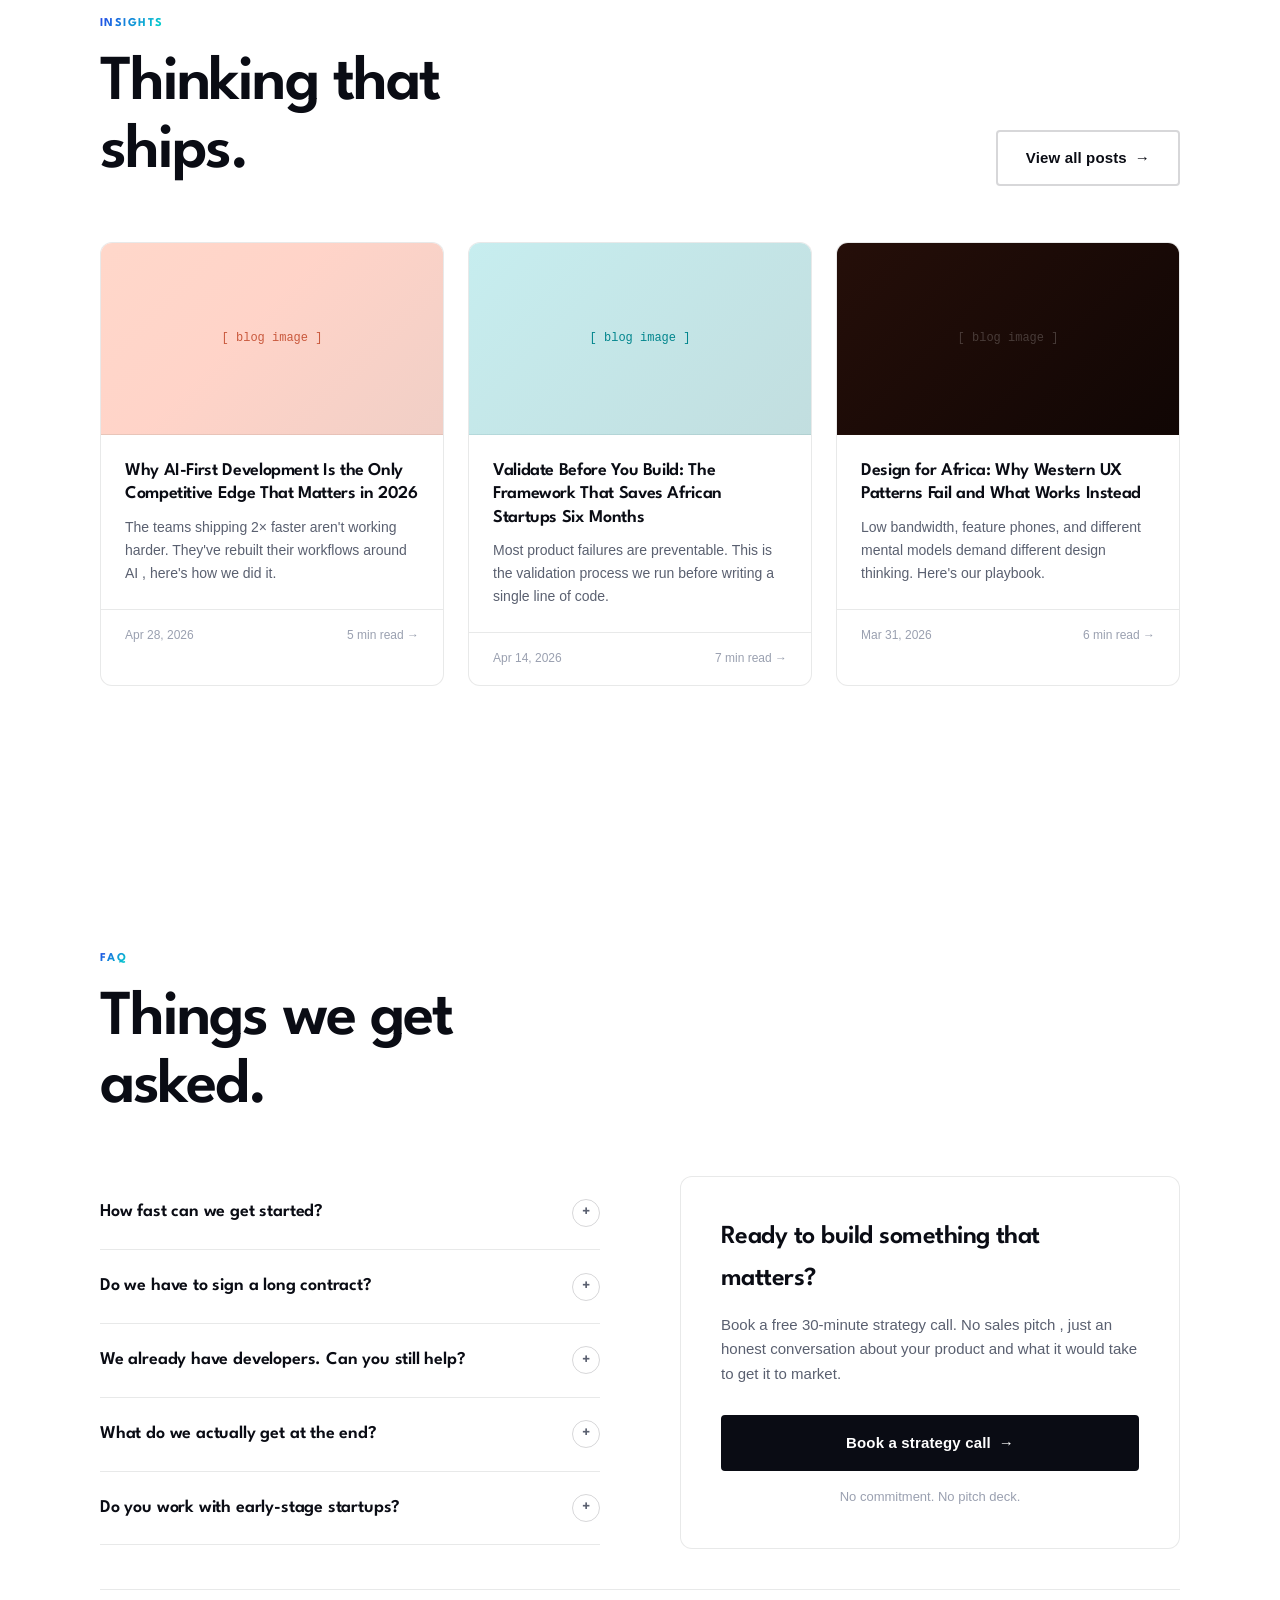
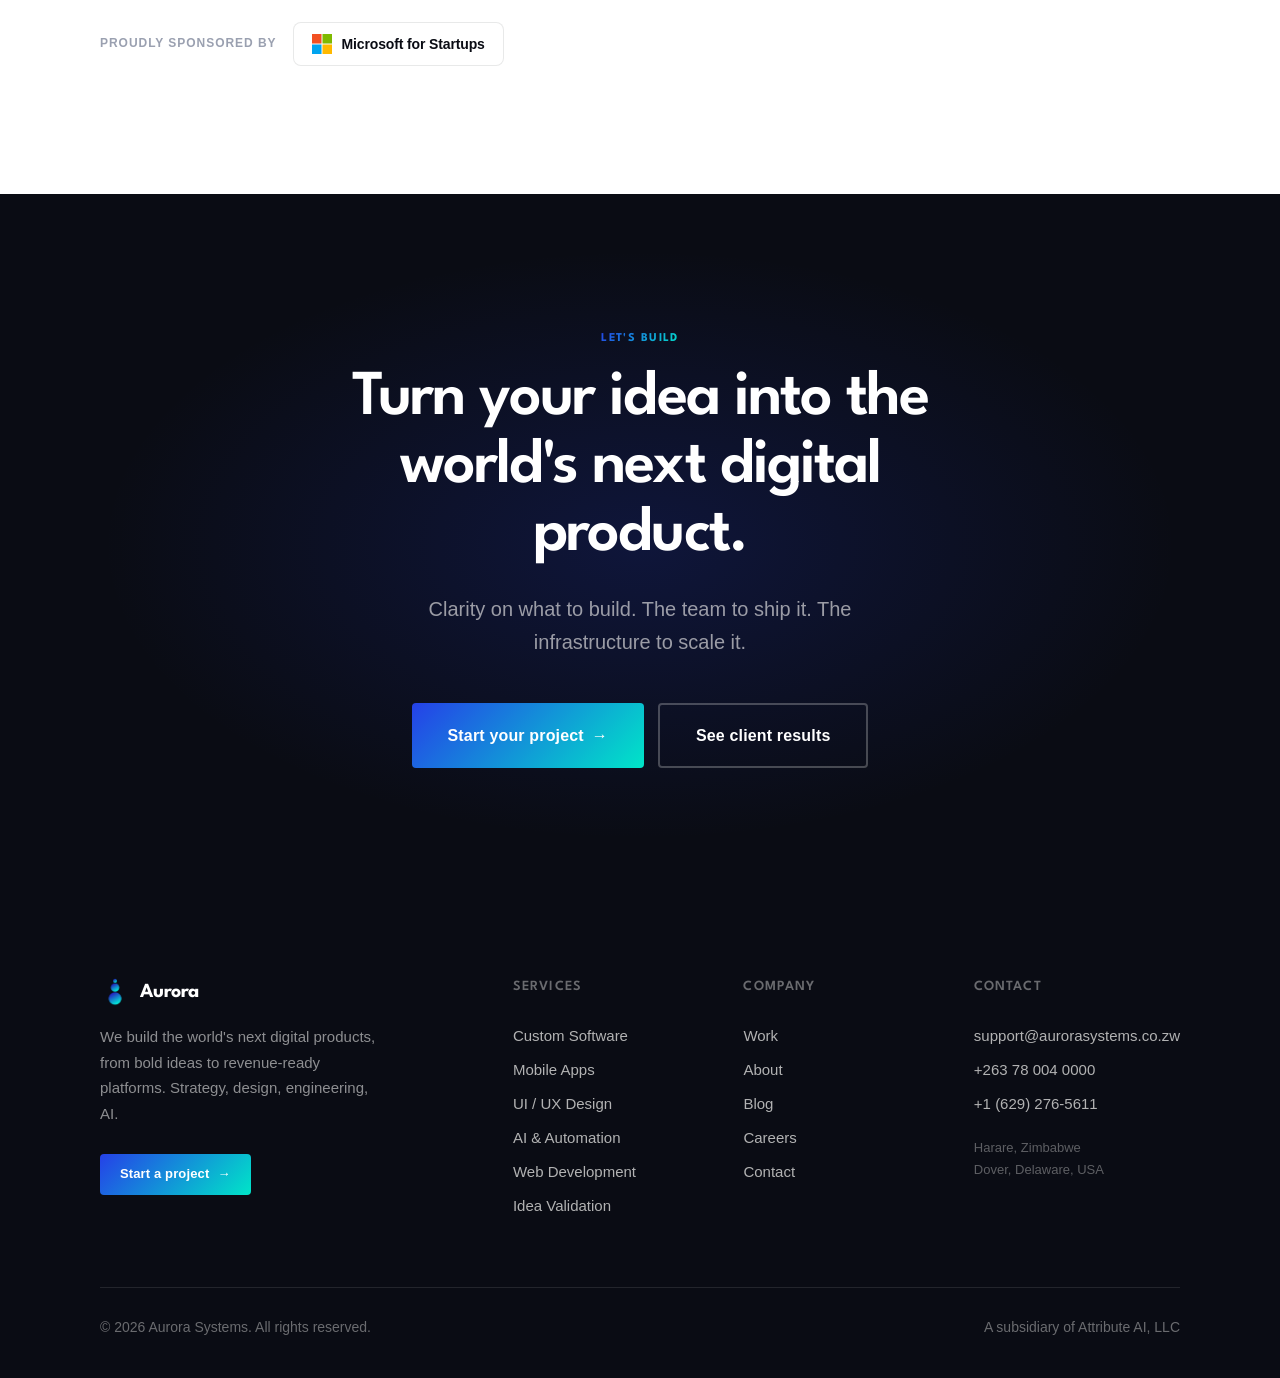
==== commit 9b6a5b82: "Fix punctuation and improve clarity in index.html content" ====
--- a/index.html
+++ b/index.html
@@ -3,8 +3,8 @@
 <head>
   <meta charset="UTF-8" />
   <meta name="viewport" content="width=device-width, initial-scale=1.0" />
-  <title>Aurora Systems — We Build The World's Next Digital Products</title>
-  <meta name="description" content="Aurora Systems is an innovation agency that turns bold ideas into revenue-ready digital products. Strategy, design, engineering, and AI — end to end." />
+  <title>Aurora Systems -  We Build The World's Next Digital Products</title>
+  <meta name="description" content="Aurora Systems is an innovation agency that turns bold ideas into revenue-ready digital products. Strategy, design, engineering, and AI ,  end to end." />
   <link rel="stylesheet" href="styles/main.css" />
   <style>
     /* ── HERO ───────────────────────────────────────── */
@@ -1013,7 +1013,7 @@
                 <div class="problem-num">03</div>
                 <div>
                   <h3>Slow cycles, stale products</h3>
-                  <p>Months of building with nothing in market. We scope tight, ship fast, and iterate with users — not stakeholders.</p>
+                  <p>Months of building with nothing in market. We scope tight, ship fast, and iterate with users ,  not stakeholders.</p>
                 </div>
               </div>
             </div>
@@ -1058,13 +1058,13 @@
           <div class="service-card" onclick="window.location='services.html#custom-software'">
             <div class="service-card-icon"><svg width="22" height="22" viewBox="0 0 24 24" fill="none" stroke="currentColor" stroke-width="1.8" stroke-linecap="round" stroke-linejoin="round"><circle cx="12" cy="12" r="3"/><path d="M19.07 4.93a10 10 0 0 1 0 14.14"/><path d="M4.93 4.93a10 10 0 0 0 0 14.14"/><path d="M12 2v2m0 16v2M2 12h2m16 0h2"/></svg></div>
             <h3>Custom Software</h3>
-            <p>Bespoke platforms and tools engineered to fit your business — not the other way around. Built to scale, built to last.</p>
+            <p>Bespoke platforms and tools engineered to fit your business ,  not the other way around. Built to scale, built to last.</p>
             <div class="service-card-link">Learn more →</div>
           </div>
           <div class="service-card" onclick="window.location='services.html#mobile-apps'">
             <div class="service-card-icon"><svg width="22" height="22" viewBox="0 0 24 24" fill="none" stroke="currentColor" stroke-width="1.8" stroke-linecap="round" stroke-linejoin="round"><rect x="5" y="2" width="14" height="20" rx="2"/><line x1="12" y1="18" x2="12.01" y2="18"/></svg></div>
             <h3>Mobile Apps</h3>
-            <p>iOS and Android apps that users actually open. From consumer fintech to enterprise field tools — we've shipped them all.</p>
+            <p>iOS and Android apps that users actually open. From consumer fintech to enterprise field tools ,  we've shipped them all.</p>
             <div class="service-card-link">Learn more →</div>
           </div>
           <div class="service-card" onclick="window.location='services.html#ui-ux'">
@@ -1082,13 +1082,13 @@
           <div class="service-card" onclick="window.location='services.html#web-dev'">
             <div class="service-card-icon"><svg width="22" height="22" viewBox="0 0 24 24" fill="none" stroke="currentColor" stroke-width="1.8" stroke-linecap="round" stroke-linejoin="round"><rect x="2" y="3" width="20" height="14" rx="2"/><line x1="8" y1="21" x2="16" y2="21"/><line x1="12" y1="17" x2="12" y2="21"/></svg></div>
             <h3>Web Development</h3>
-            <p>Fast, modern web applications. From marketing sites to complex SaaS platforms — built for performance at scale.</p>
+            <p>Fast, modern web applications. From marketing sites to complex SaaS platforms ,  built for performance at scale.</p>
             <div class="service-card-link">Learn more →</div>
           </div>
           <div class="service-card" onclick="window.location='services.html#idea-validation'">
             <div class="service-card-icon"><svg width="22" height="22" viewBox="0 0 24 24" fill="none" stroke="currentColor" stroke-width="1.8" stroke-linecap="round" stroke-linejoin="round"><path d="M9 11l3 3L22 4"/><path d="M21 12v7a2 2 0 0 1-2 2H5a2 2 0 0 1-2-2V5a2 2 0 0 1 2-2h11"/></svg></div>
             <h3>Idea Validation</h3>
-            <p>Before you build, know it will work. We challenge assumptions, map risk, and validate with real users — fast.</p>
+            <p>Before you build, know it will work. We challenge assumptions, map risk, and validate with real users ,  fast.</p>
             <div class="service-card-link">Learn more →</div>
           </div>
         </div>
@@ -1107,7 +1107,7 @@
             <div class="process-step-num">01</div>
             <div class="process-step-tag">Discovery</div>
             <h3>Understand & Align</h3>
-            <p>We dig deep into your goals, market, and users. No guesswork — just clear foundations for everything that follows.</p>
+            <p>We dig deep into your goals, market, and users. No guesswork ,  just clear foundations for everything that follows.</p>
           </div>
           <div class="process-step reveal reveal-delay-1">
             <div class="process-step-num">02</div>
@@ -1119,7 +1119,7 @@
             <div class="process-step-num">03</div>
             <div class="process-step-tag">Build</div>
             <h3>Develop & Test</h3>
-            <p>Full-stack engineering with AI-assisted delivery. Robust, secure, and tested — we ship things that hold up after launch.</p>
+            <p>Full-stack engineering with AI-assisted delivery. Robust, secure, and tested ,  we ship things that hold up after launch.</p>
           </div>
           <div class="process-step reveal reveal-delay-3">
             <div class="process-step-num">04</div>
@@ -1146,7 +1146,7 @@
             <div class="portfolio-card-body">
               <div class="portfolio-card-client">LekkerClap</div>
               <h3>Community SoS Lifeline</h3>
-              <p>Instant emergency alerts for neighbourhood groups — live responder maps, GPS sharing, siren notifications, and incident trails.</p>
+              <p>Instant emergency alerts for neighbourhood groups ,  live responder maps, GPS sharing, siren notifications, and incident trails.</p>
               <div class="portfolio-tags">
                 <span class="portfolio-tag">Mobile App</span>
                 <span class="portfolio-tag">SafetyTech</span>
@@ -1190,7 +1190,7 @@
           <div>
             <div class="eyebrow reveal">AI-First Delivery</div>
             <h2 class="display-2 reveal reveal-delay-1" style="margin-top:16px;">We don't just talk about AI. We ship it.</h2>
-            <p class="body-lg reveal reveal-delay-2">AI is built into every engagement — not as a buzzword, but as a practical multiplier. Faster delivery, smarter products, and tools that keep improving after launch.</p>
+            <p class="body-lg reveal reveal-delay-2">AI is built into every engagement ,  not as a buzzword, but as a practical multiplier. Faster delivery, smarter products, and tools that keep improving after launch.</p>
             <div class="ai-features">
               <div class="ai-feature reveal reveal-delay-2">
                 <div class="ai-feature-icon"><svg width="18" height="18" viewBox="0 0 24 24" fill="none" stroke="#2541e8" stroke-width="1.8" stroke-linecap="round" stroke-linejoin="round"><path d="M9.5 2A2.5 2.5 0 0 1 12 4.5v15a2.5 2.5 0 0 1-4.96-.46 2.5 2.5 0 0 1-2.96-3.08 3 3 0 0 1-.34-5.58 2.5 2.5 0 0 1 1.32-4.84A2.5 2.5 0 0 1 9.5 2"/><path d="M14.5 2A2.5 2.5 0 0 0 12 4.5v15a2.5 2.5 0 0 0 4.96-.46 2.5 2.5 0 0 0 2.96-3.08 3 3 0 0 0 .34-5.58 2.5 2.5 0 0 0-1.32-4.84A2.5 2.5 0 0 0 14.5 2"/></svg></div>
@@ -1203,7 +1203,7 @@
                 <div class="ai-feature-icon"><svg width="18" height="18" viewBox="0 0 24 24" fill="none" stroke="#2541e8" stroke-width="1.8" stroke-linecap="round" stroke-linejoin="round"><circle cx="12" cy="12" r="10"/><circle cx="12" cy="12" r="4"/><line x1="4.93" y1="4.93" x2="9.17" y2="9.17"/><line x1="14.83" y1="14.83" x2="19.07" y2="19.07"/><line x1="14.83" y1="9.17" x2="19.07" y2="4.93"/><line x1="4.93" y1="19.07" x2="9.17" y2="14.83"/></svg></div>
                 <div>
                   <h4>Intelligent Product Features</h4>
-                  <p>Recommendation engines, smart automation, natural language interfaces — we build AI capabilities that users love.</p>
+                  <p>Recommendation engines, smart automation, natural language interfaces ,  we build AI capabilities that users love.</p>
                 </div>
               </div>
               <div class="ai-feature reveal reveal-delay-4">
@@ -1359,7 +1359,7 @@
 
             <div class="testimonial-card">
               <div class="testimonial-stars">★★★★★</div>
-              <p class="testimonial-text">"Very professional and easy to work with. They are always available and very very reliable — I give them an 11/10."</p>
+              <p class="testimonial-text">"Very professional and easy to work with. They are always available and very very reliable ,  I give them an 11/10."</p>
               <div class="testimonial-author">
                 <div class="testimonial-avatar">MN</div>
                 <div>
@@ -1371,7 +1371,7 @@
 
             <div class="testimonial-card">
               <div class="testimonial-stars">★★★★★</div>
-              <p class="testimonial-text">"Highly recommended 🔥🔥🔥 — they impressed me. You guys deserve another award 🥇"</p>
+              <p class="testimonial-text">"Highly recommended 🔥🔥🔥 ,  they impressed me. You guys deserve another award 🥇"</p>
               <div class="testimonial-author">
                 <div class="testimonial-avatar">ZS</div>
                 <div>
@@ -1440,7 +1440,7 @@
               <div class="why-item-num">01</div>
               <div class="why-item-content">
                 <h3>Founder-first thinking</h3>
-                <p>We operate with founder mentality — speed, ownership, and obsession over outcomes. Your problem is our problem.</p>
+                <p>We operate with founder mentality ,  speed, ownership, and obsession over outcomes. Your problem is our problem.</p>
               </div>
               <div class="why-item-arrow">→</div>
             </div>
@@ -1464,7 +1464,7 @@
               <div class="why-item-num">04</div>
               <div class="why-item-content">
                 <h3>Africa-rooted, globally capable</h3>
-                <p>We understand the African context — infrastructure constraints, market nuances, and the users you're building for.</p>
+                <p>We understand the African context ,  infrastructure constraints, market nuances, and the users you're building for.</p>
               </div>
               <div class="why-item-arrow">→</div>
             </div>
@@ -1517,7 +1517,7 @@
             </div>
             <div class="blog-card-body">
               <h3>Why AI-First Development Is the Only Competitive Edge That Matters in 2026</h3>
-              <p>The teams shipping 2× faster aren't working harder. They've rebuilt their workflows around AI — here's how we did it.</p>
+              <p>The teams shipping 2× faster aren't working harder. They've rebuilt their workflows around AI ,  here's how we did it.</p>
             </div>
             <div class="blog-card-footer">
               <span>Apr 28, 2026</span>
@@ -1569,25 +1569,25 @@
             </div>
             <div class="faq-item reveal reveal-delay-1">
               <div class="faq-q">Do we have to sign a long contract?<div class="faq-q-icon">+</div></div>
-              <div class="faq-a">No. We start with a scoped engagement — usually a validation sprint or strategy phase. Long-term retainers are earned through results, not locked in upfront. You stay because the value is clear.</div>
+              <div class="faq-a">No. We start with a scoped engagement ,  usually a validation sprint or strategy phase. Long-term retainers are earned through results, not locked in upfront. You stay because the value is clear.</div>
             </div>
             <div class="faq-item reveal reveal-delay-2">
               <div class="faq-q">We already have developers. Can you still help?<div class="faq-q-icon">+</div></div>
-              <div class="faq-a">Absolutely. We can embed alongside your team for specific capabilities — AI integration, product strategy, design, or to accelerate delivery. We're not territorial; we're outcome-driven.</div>
+              <div class="faq-a">Absolutely. We can embed alongside your team for specific capabilities ,  AI integration, product strategy, design, or to accelerate delivery. We're not territorial; we're outcome-driven.</div>
             </div>
             <div class="faq-item reveal reveal-delay-3">
               <div class="faq-q">What do we actually get at the end?<div class="faq-q-icon">+</div></div>
-              <div class="faq-a">A working product in your hands — with all IP, source code, documentation, and deployment infrastructure fully owned by you. No lock-in, no black boxes.</div>
+              <div class="faq-a">A working product in your hands ,  with all IP, source code, documentation, and deployment infrastructure fully owned by you. No lock-in, no black boxes.</div>
             </div>
             <div class="faq-item reveal reveal-delay-4">
               <div class="faq-q">Do you work with early-stage startups?<div class="faq-q-icon">+</div></div>
-              <div class="faq-a">Yes — founders are our favourite clients. We've helped teams go from napkin sketch to funded product. If you have a problem worth solving and the commitment to see it through, we want to talk.</div>
+              <div class="faq-a">Yes ,  founders are our favourite clients. We've helped teams go from napkin sketch to funded product. If you have a problem worth solving and the commitment to see it through, we want to talk.</div>
             </div>
           </div>
           <div>
             <div class="faq-cta reveal reveal-delay-1">
               <h3>Ready to build something that matters?</h3>
-              <p>Book a free 30-minute strategy call. No sales pitch — just an honest conversation about your product and what it would take to get it to market.</p>
+              <p>Book a free 30-minute strategy call. No sales pitch ,  just an honest conversation about your product and what it would take to get it to market.</p>
               <a href="contact.html" class="btn btn-primary btn-arrow" style="width:100%; justify-content:center;">Book a strategy call</a>
               <div style="margin-top:16px; text-align:center; font-size:13px; color:var(--fg-light);">No commitment. No pitch deck.</div>
             </div>
--- a/styles/main.css
+++ b/styles/main.css
@@ -252,12 +252,12 @@
 }
 .nav-dropdown-toggle:hover { color: var(--fg); }
 .nav-dropdown-toggle svg { transition: transform 0.2s; }
-.nav-dropdown:hover .nav-dropdown-toggle svg { transform: rotate(180deg); }
+.nav-dropdown.open .nav-dropdown-toggle svg { transform: rotate(180deg); }
 .nav-dropdown-menu {
   position: absolute;
-  top: calc(100% + 12px);
+  top: calc(100% + 8px);
   left: 50%;
-  transform: translateX(-50%);
+  transform: translateX(-50%) translateY(-4px);
   background: var(--white);
   border: 1px solid var(--border);
   border-radius: var(--radius-lg);
@@ -267,9 +267,8 @@
   opacity: 0;
   pointer-events: none;
   transition: opacity 0.15s, transform 0.15s;
-  transform: translateX(-50%) translateY(-4px);
-}
-.nav-dropdown:hover .nav-dropdown-menu {
+}
+.nav-dropdown.open .nav-dropdown-menu {
   opacity: 1;
   pointer-events: auto;
   transform: translateX(-50%) translateY(0);
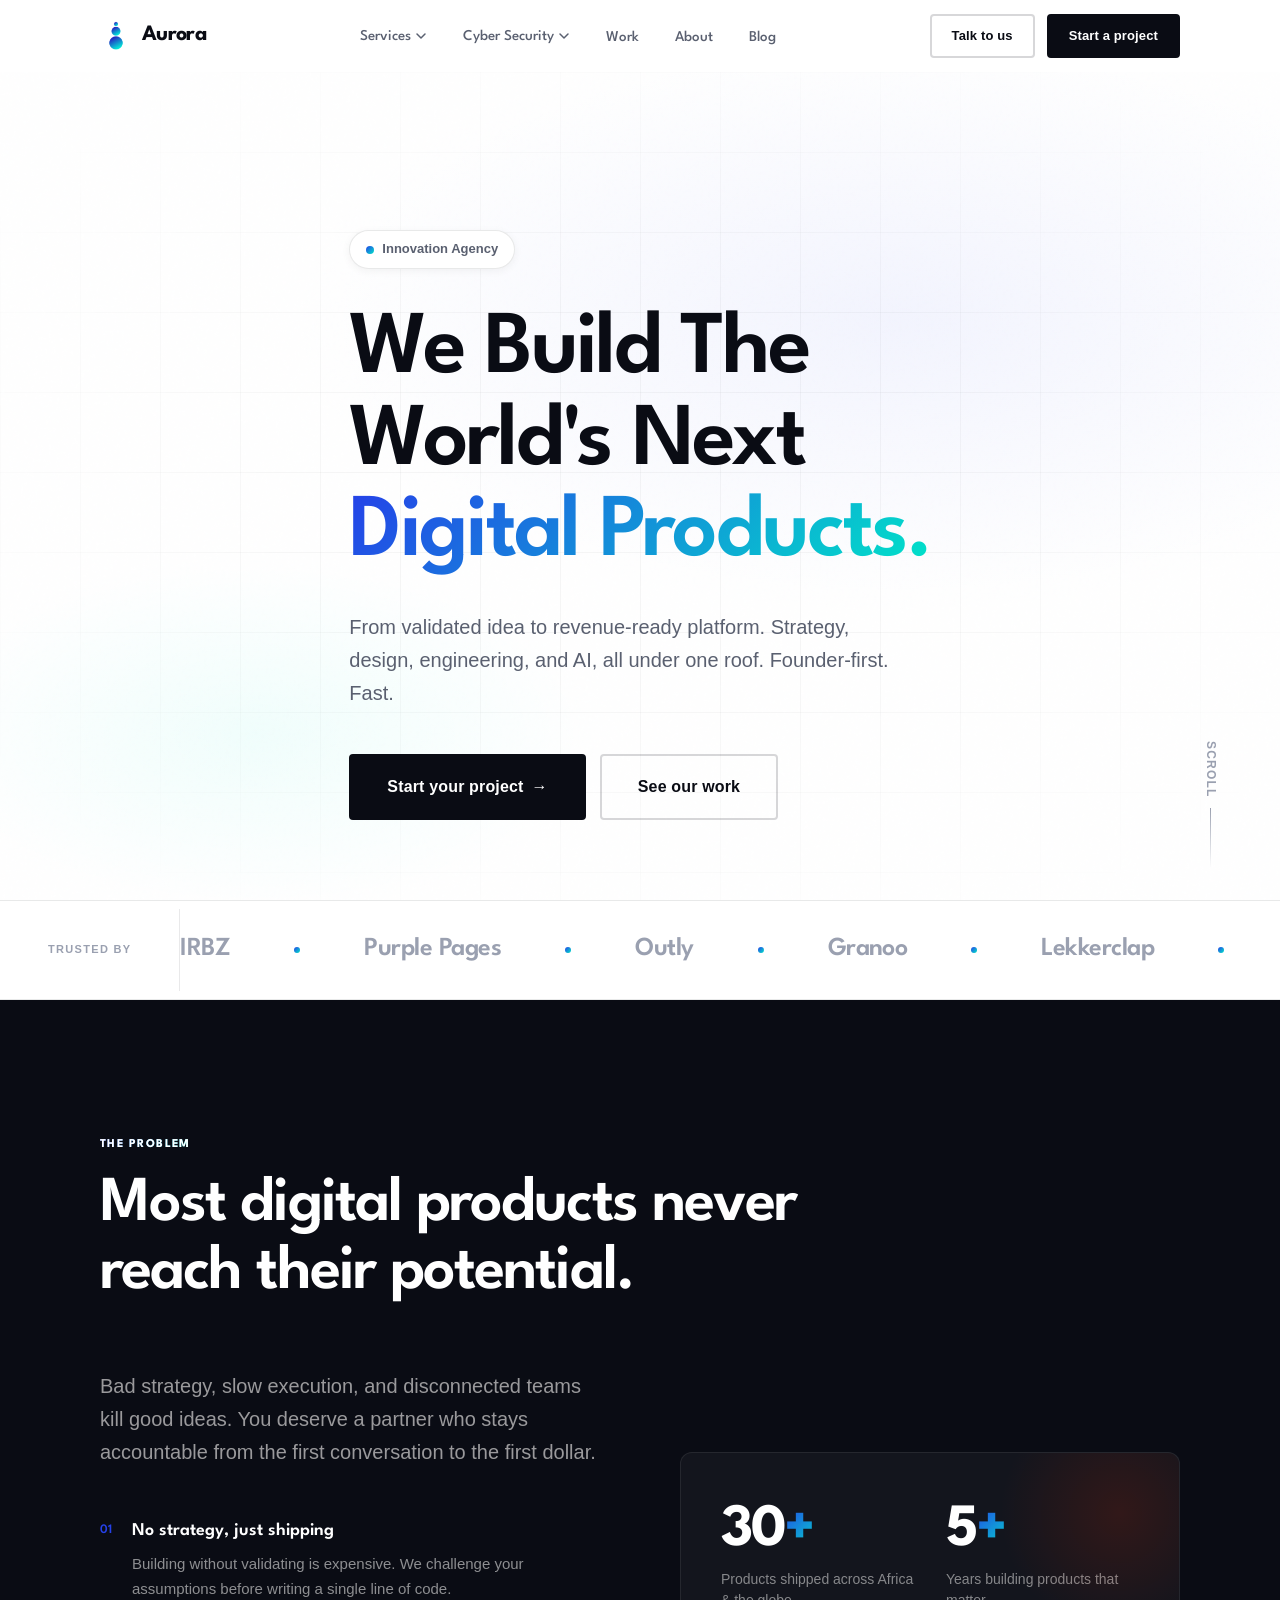
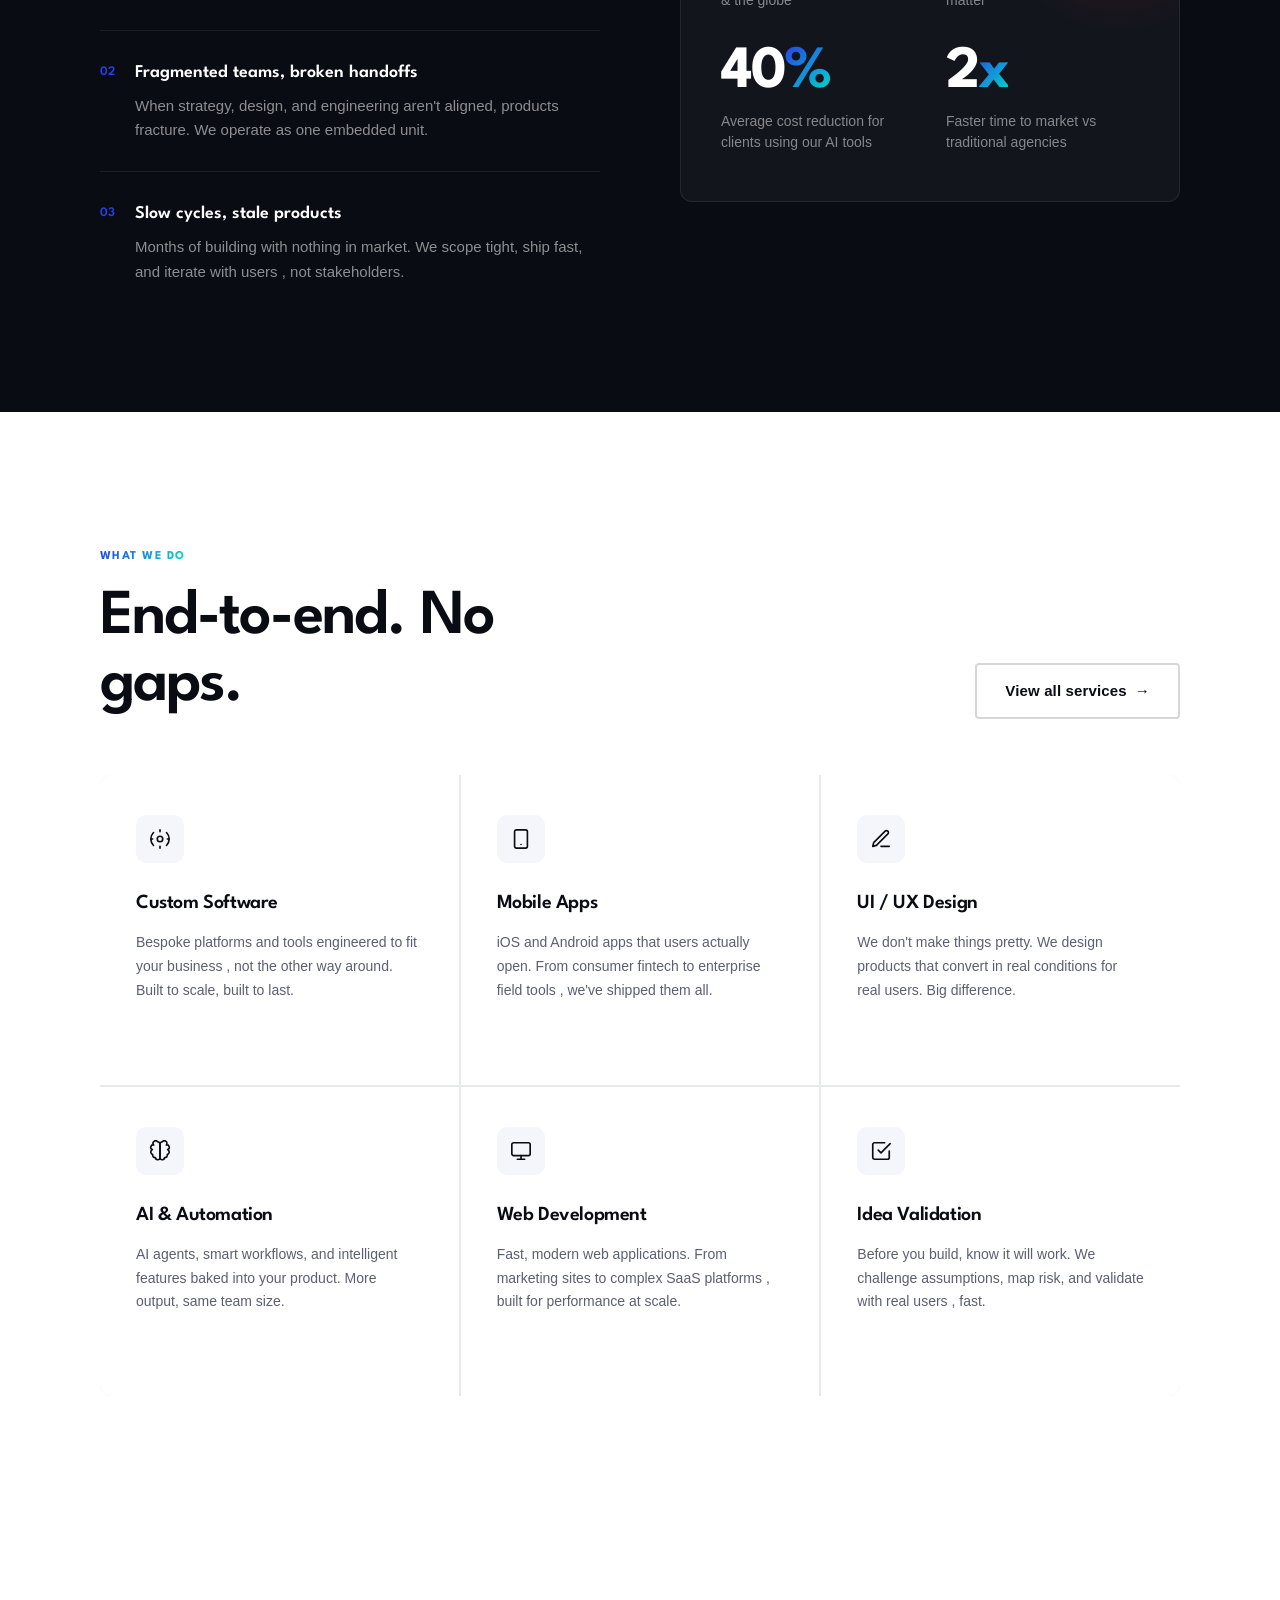
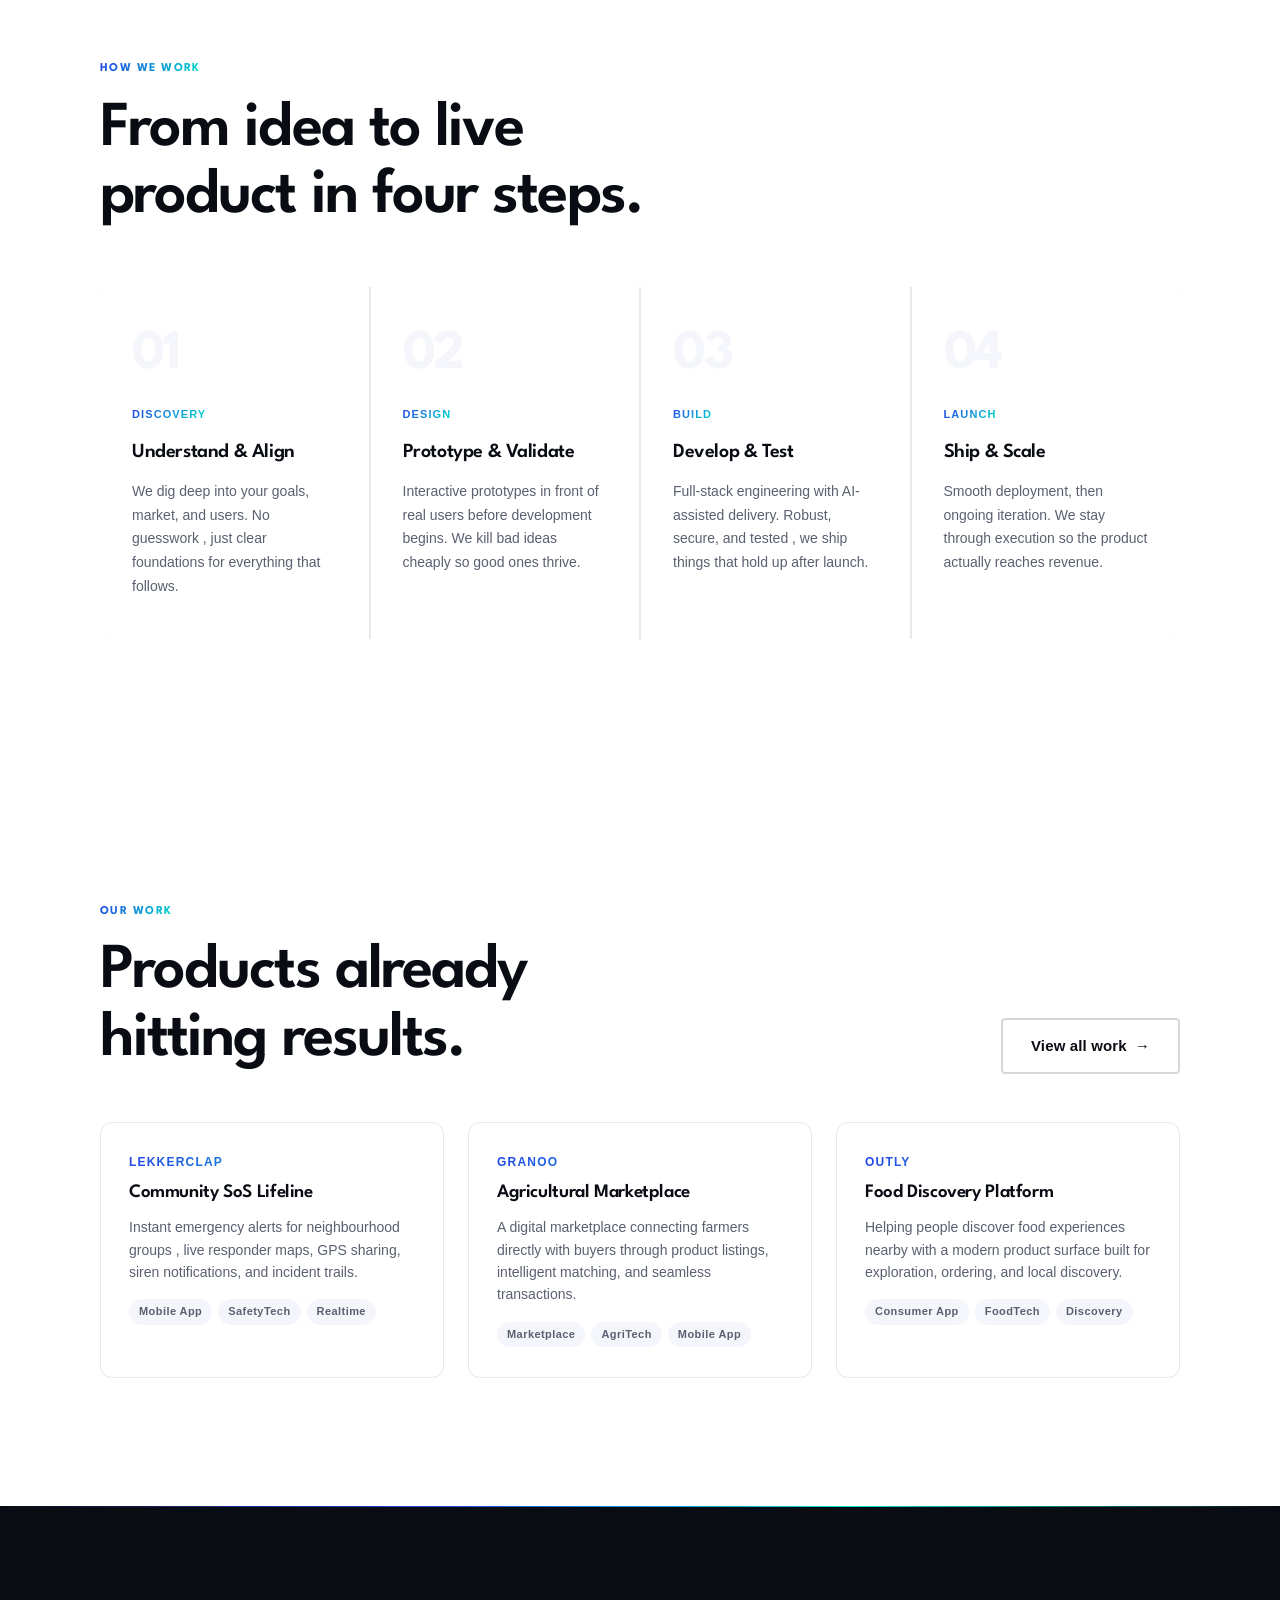
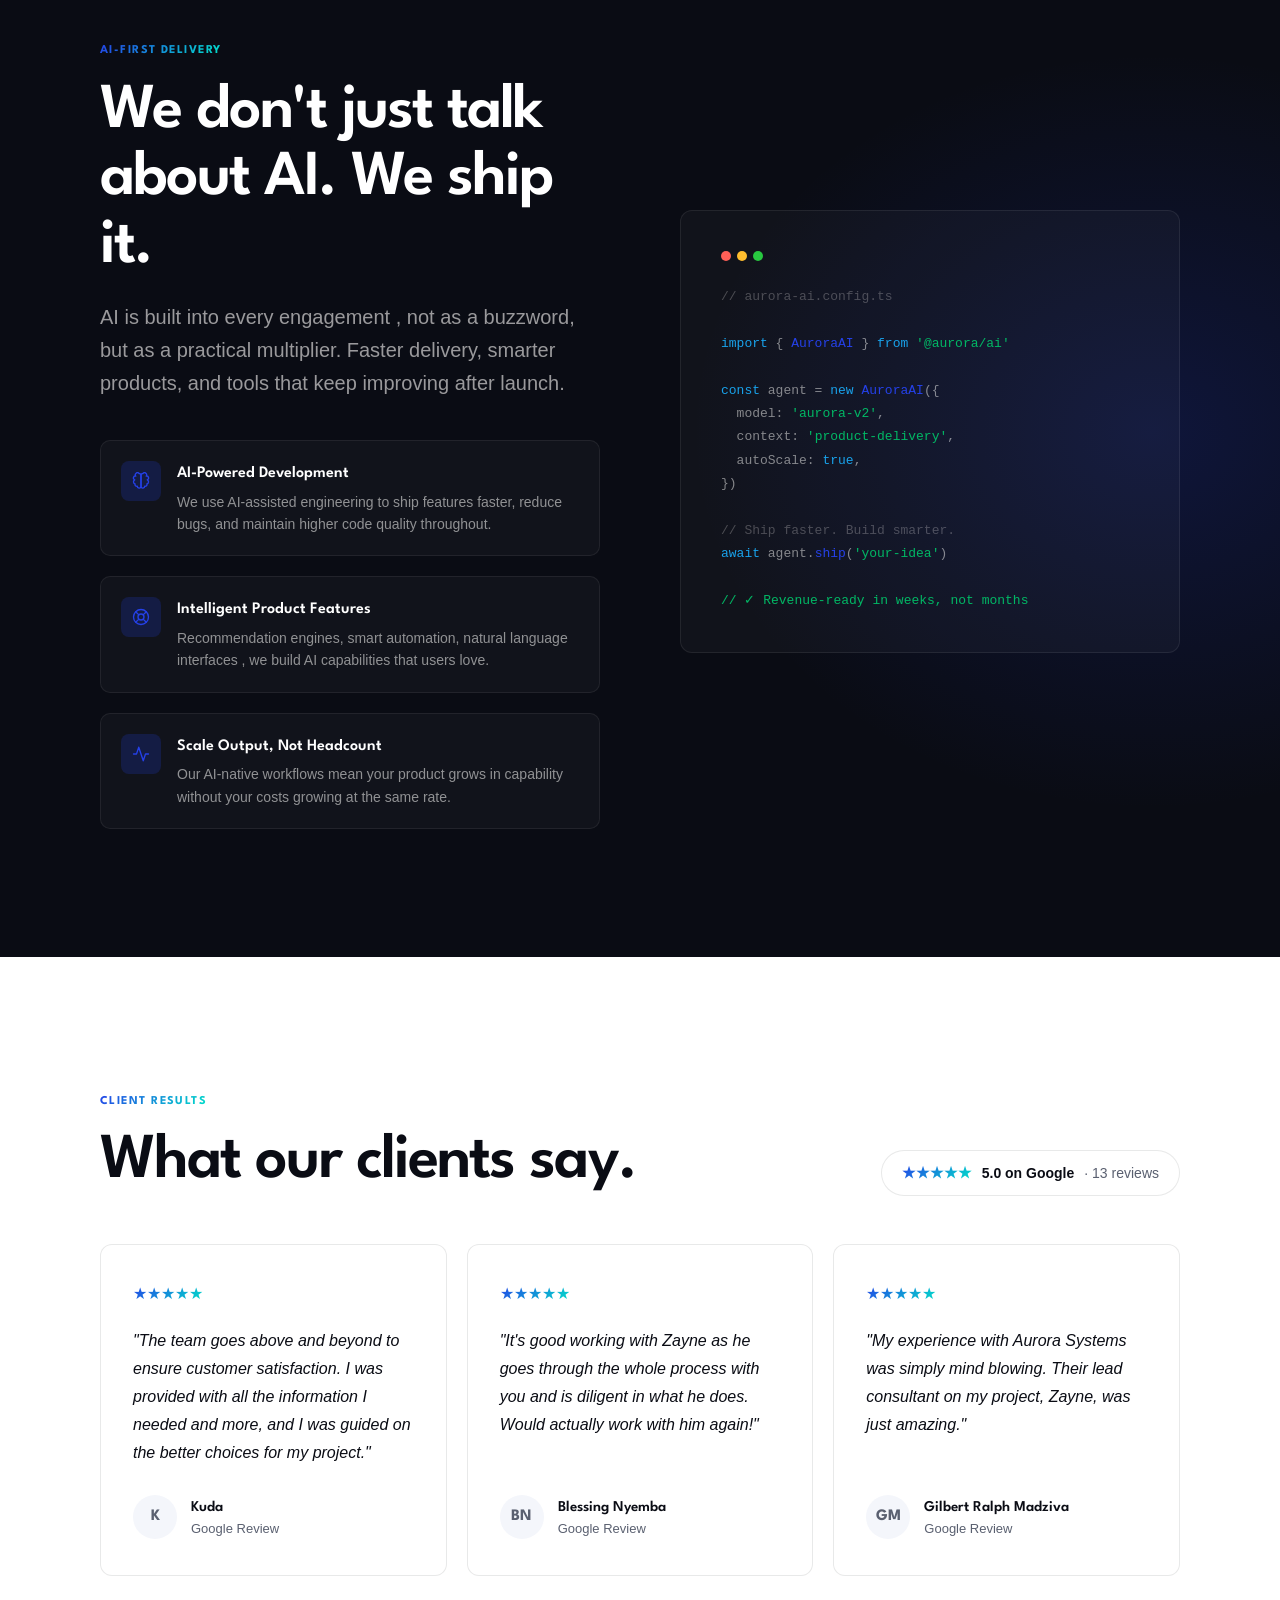
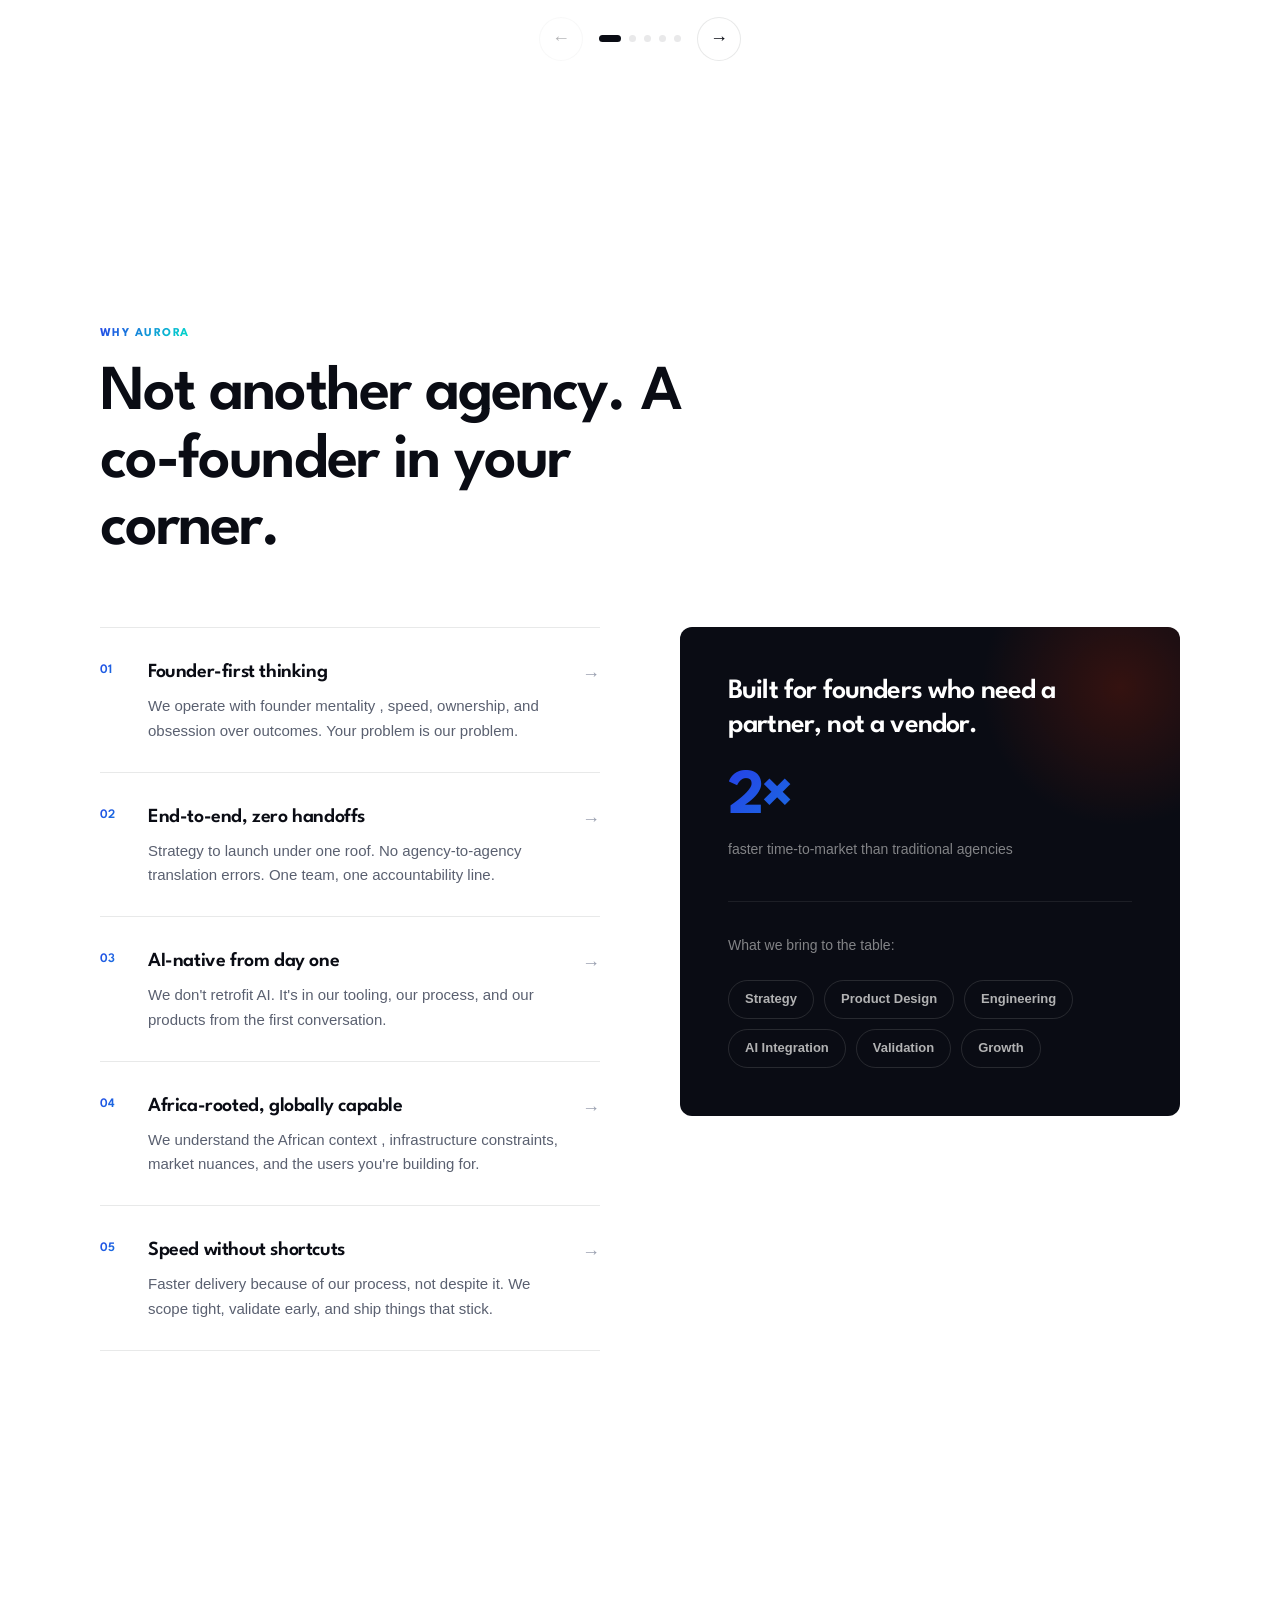
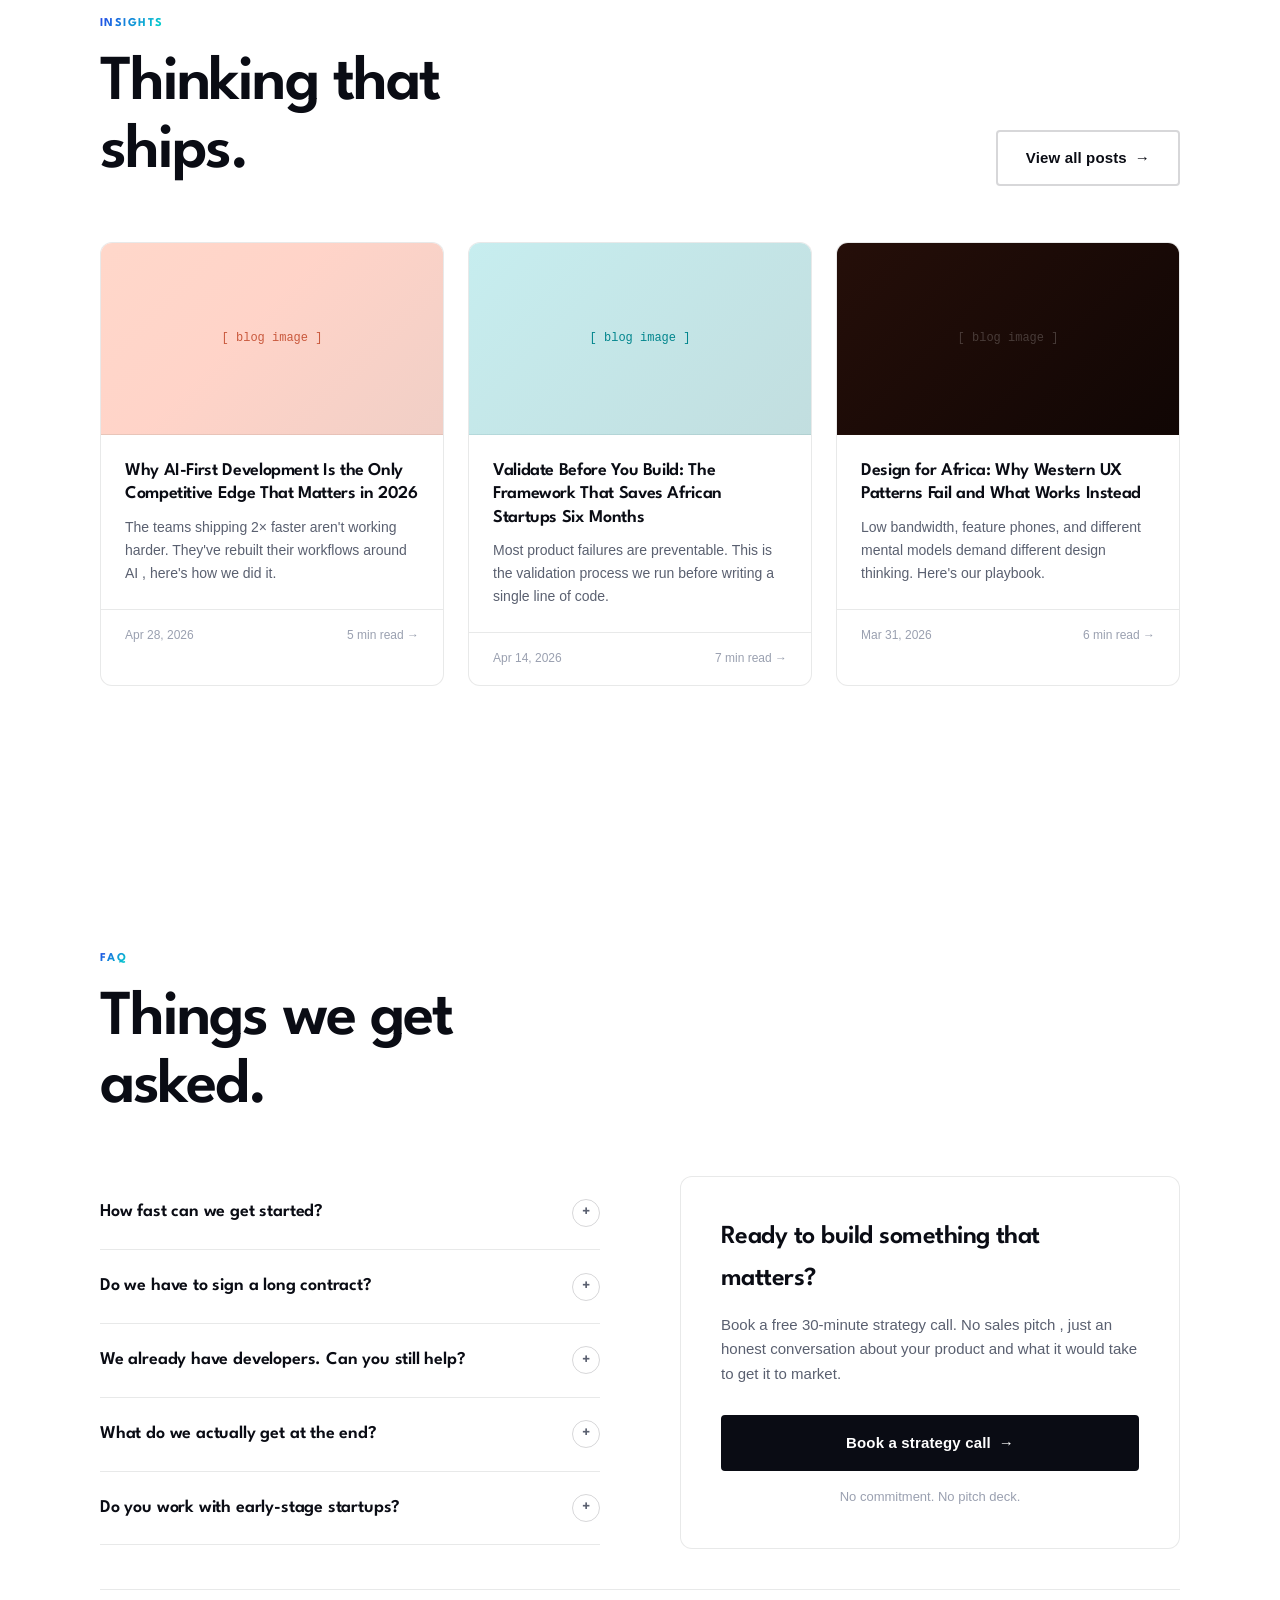
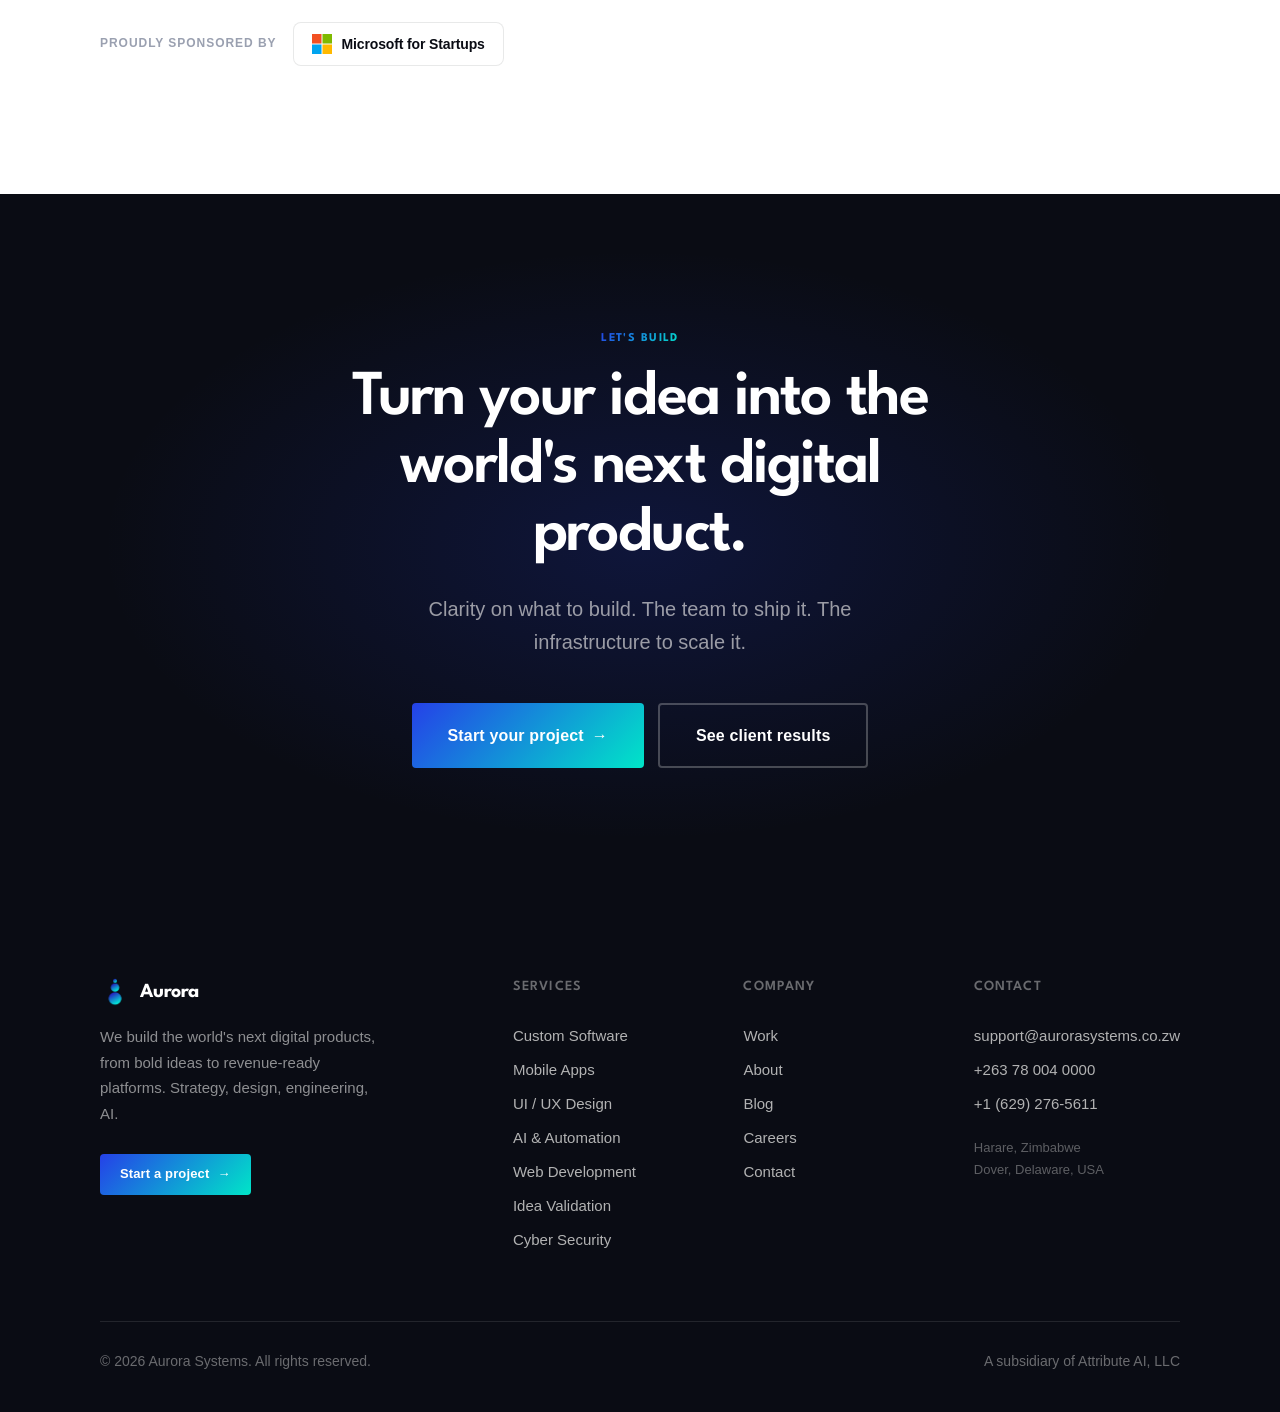
==== commit cfa70efc: "Cache-bust nav-footer.js reference across all pages Cloudflare caches components/nav-footer.js for 4" ====
--- a/index.html
+++ b/index.html
@@ -931,7 +931,7 @@
 <body>
 
   <!-- Nav + Footer injected by component -->
-  <script src="components/nav-footer.js"></script>
+  <script src="components/nav-footer.js?v=20261023"></script>
 
   <main style="padding-top: var(--nav-h);">
 
